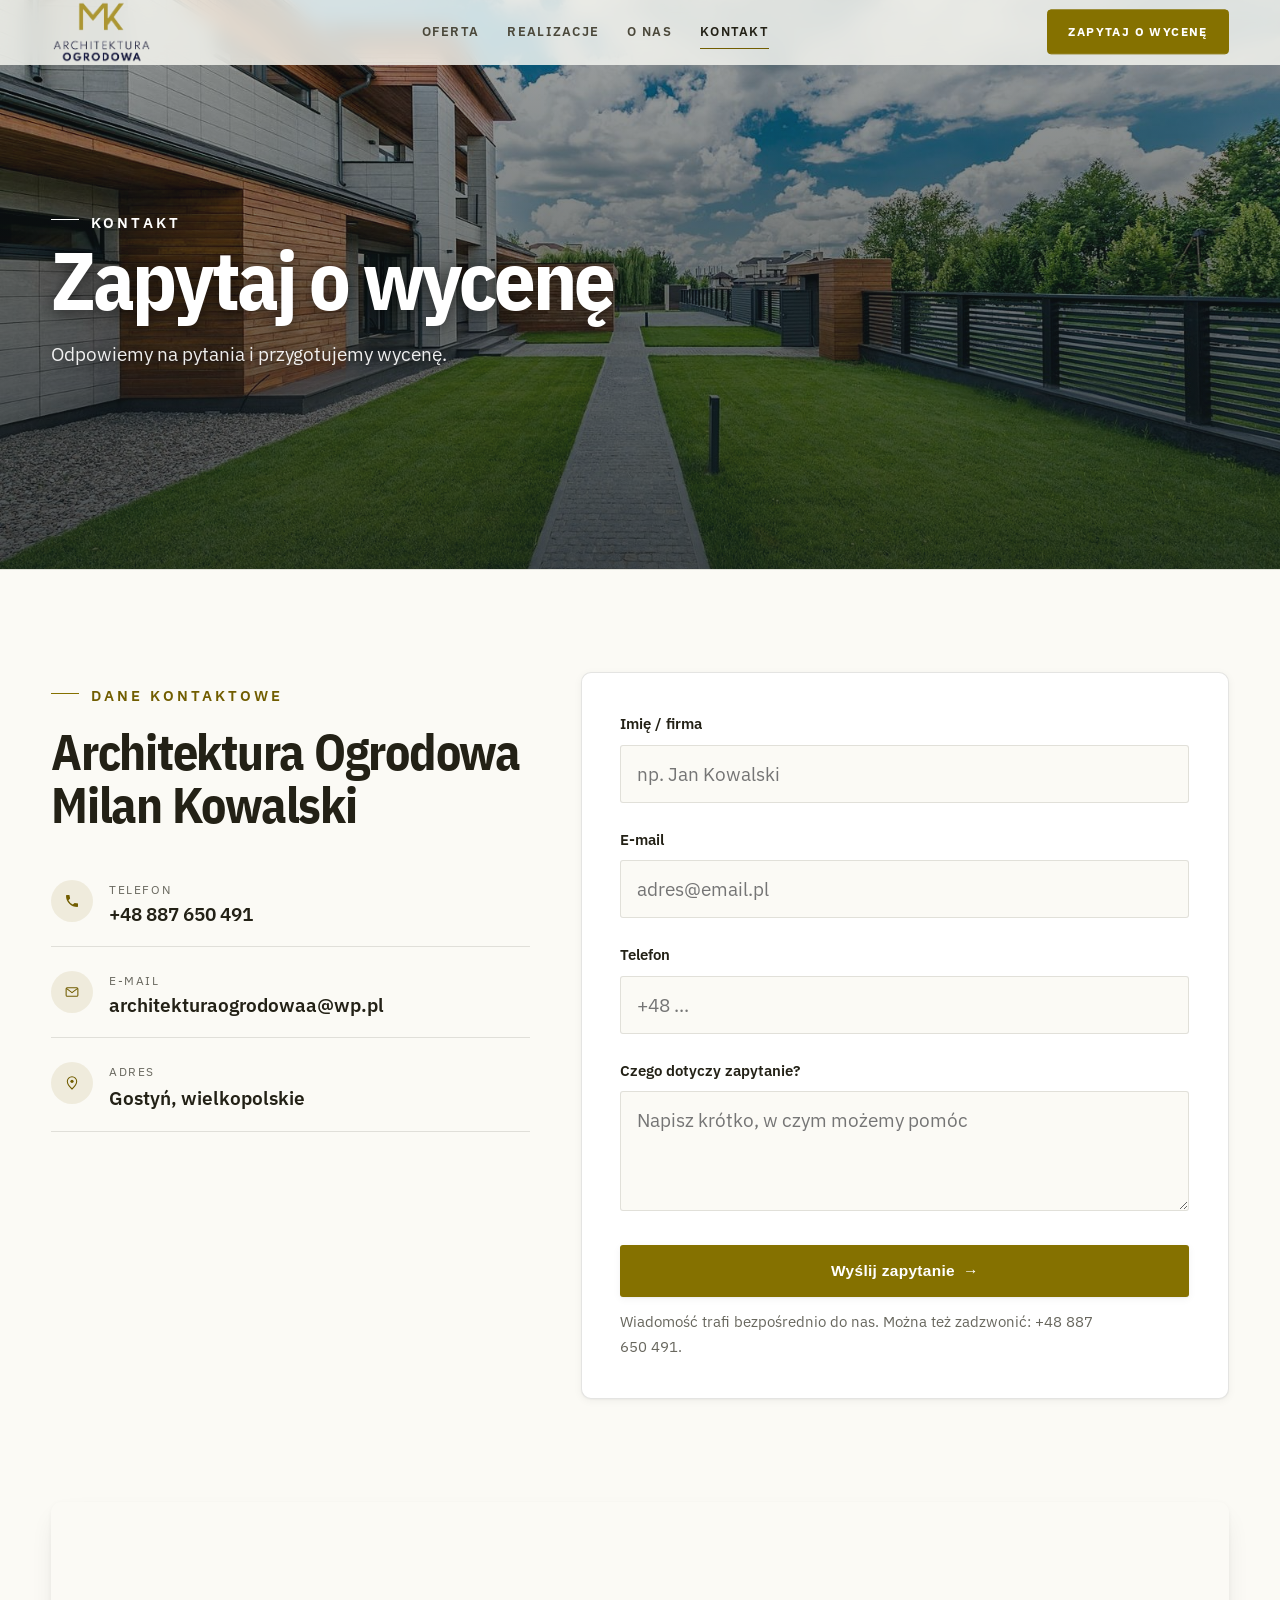
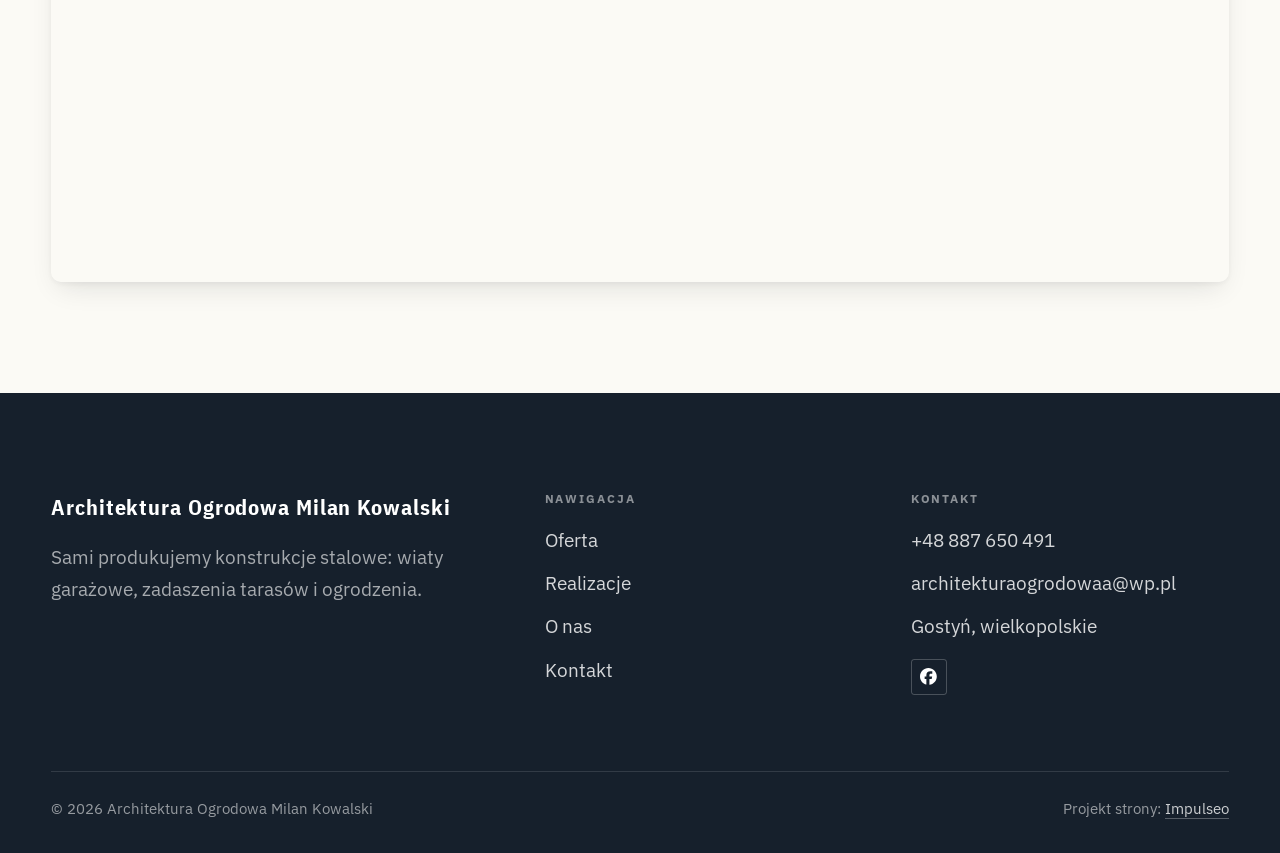
==== kontakt.html @ ded401c3 "Strona demo: architektura-ogrodowa-milan-kowalski" ====
<!DOCTYPE html>
<html lang="pl">
<head>
<meta charset="UTF-8">
<meta name="viewport" content="width=device-width, initial-scale=1.0">
<title>Kontakt - Architektura Ogrodowa Milan Kowalski</title>
<meta name="description" content="Kontakt Architektura Ogrodowa Milan Kowalski - Gostyń, wielkopolskie">
<link rel="canonical" href="https://kris20032.github.io/architektura-ogrodowa-milan-kowalski/kontakt.html">
<meta name="robots" content="noindex, nofollow">
<meta property="og:type" content="website">
<meta property="og:locale" content="pl_PL">
<meta property="og:site_name" content="Architektura Ogrodowa Milan Kowalski">
<meta property="og:title" content="Kontakt - Architektura Ogrodowa Milan Kowalski">
<meta property="og:description" content="Kontakt Architektura Ogrodowa Milan Kowalski - Gostyń, wielkopolskie">
<meta property="og:url" content="https://kris20032.github.io/architektura-ogrodowa-milan-kowalski/kontakt.html">
<meta property="og:image" content="https://kris20032.github.io/architektura-ogrodowa-milan-kowalski/img/og.jpg">
<meta property="og:image:width" content="1200">
<meta property="og:image:height" content="630">
<meta name="twitter:card" content="summary_large_image">
<link rel="preconnect" href="https://fonts.googleapis.com">
<link rel="preconnect" href="https://fonts.gstatic.com" crossorigin>
<link href="https://fonts.googleapis.com/css2?family=IBM+Plex+Sans+Condensed:wght@500;600;700&family=IBM+Plex+Sans:wght@400;500;600&display=swap" rel="stylesheet">
<link rel="stylesheet" href="assets/styles.css?v=fc385e7f">
</head>
<body>

<header class="nav">
  <div class="wrap nav-inner">
    <a class="brand brand-has-logo" href="index.html"><img class="brand-logo" src="img/logo.png" alt="Architektura Ogrodowa Milan Kowalski" width="426" height="271" decoding="async"></a>
    <nav class="nav-links">
      <a href="oferta.html">Oferta</a>
      <a href="realizacje.html">Realizacje</a>
      <a href="o-nas.html">O nas</a>
      <a href="kontakt.html" class="active" aria-current="page">Kontakt</a>
      <a href="kontakt.html" class="btn btn-accent">Zapytaj o wycenę</a>
    </nav>
    <button class="nav-toggle" aria-label="Menu"><span></span><span></span><span></span></button>
  </div>
</header>

<main>
<section class="pagehead">
  <img src="img/g10.jpg" alt="Architektura Ogrodowa Milan Kowalski - Zapytaj o wycenę" width="1600" height="1068" decoding="async">
  <div class="wrap">
    <span class="eyebrow">Kontakt</span>
    <h1>Zapytaj o wycenę</h1>
    <p>Odpowiemy na pytania i przygotujemy wycenę.</p>
  </div>
</section>
<section>
  <div class="wrap contact-grid">
    <div class="reveal">
      <span class="eyebrow">Dane kontaktowe</span>
      <h2 style="margin:var(--space-4) 0 var(--space-6)">Architektura Ogrodowa Milan Kowalski</h2>
      <div class="info-list">
        <div class="info-row"><div class="ic"><svg class="ico-tel" width="16" height="16" viewBox="0 0 24 24" fill="none" aria-hidden="true"><path d="M6.6 10.8a15.5 15.5 0 0 0 6.6 6.6l2.2-2.2a1 1 0 0 1 1-.24 11.4 11.4 0 0 0 3.6.58 1 1 0 0 1 1 1V20a1 1 0 0 1-1 1A17 17 0 0 1 3 4a1 1 0 0 1 1-1h3.5a1 1 0 0 1 1 1c0 1.25.2 2.46.58 3.6a1 1 0 0 1-.25 1l-2.23 2.2Z" fill="currentColor"/></svg></div><div><div class="lbl">Telefon</div><a class="val" href="tel:+48887650491">+48 887 650 491</a></div></div>
        <div class="info-row"><div class="ic"><svg class="ico-mail" width="16" height="16" viewBox="0 0 24 24" fill="none" aria-hidden="true"><rect x="3.2" y="5.5" width="17.6" height="13" rx="1.6" stroke="currentColor" stroke-width="1.6"/><path d="M4 7l8 6 8-6" stroke="currentColor" stroke-width="1.6" stroke-linecap="round" stroke-linejoin="round"/></svg></div><div><div class="lbl">E-mail</div><a class="val" href="mailto:architekturaogrodowaa@wp.pl">architekturaogrodowaa@wp.pl</a></div></div>
        <div class="info-row"><div class="ic"><svg class="ico-pin" width="16" height="16" viewBox="0 0 24 24" fill="none" aria-hidden="true"><path d="M12 21s7-6.1 7-11.5A7 7 0 0 0 5 9.5C5 14.9 12 21 12 21Z" stroke="currentColor" stroke-width="1.6" fill="none"/><circle cx="12" cy="9.5" r="2.4" fill="currentColor"/></svg></div><div><div class="lbl">Adres</div><div class="val">Gostyń, wielkopolskie</div></div></div>
      </div>
    </div>
    <div class="reveal">
      <form class="form" action="https://formsubmit.co/architekturaogrodowaa@wp.pl" method="POST">
        <input type="hidden" name="_subject" value="Zapytanie ze strony Architektura Ogrodowa Milan Kowalski">
        <input type="hidden" name="_captcha" value="false">
        <input type="hidden" name="_template" value="table">
        <div class="fld"><label for="name">Imię / firma</label><input id="name" name="name" type="text" placeholder="np. Jan Kowalski" required></div>
        <div class="fld"><label for="email">E-mail</label><input id="email" name="email" type="email" placeholder="adres@email.pl" required></div>
        <div class="fld"><label for="phone">Telefon</label><input id="phone" name="phone" type="tel" placeholder="+48 ..."></div>
        <div class="fld"><label for="msg">Czego dotyczy zapytanie?</label><textarea id="msg" name="message" placeholder="Napisz krótko, w czym możemy pomóc" required></textarea></div>
        <button type="submit" class="btn btn-accent" style="width:100%;justify-content:center">Wyślij zapytanie <span class="arr">→</span></button>
        <p class="note">Wiadomość trafi bezpośrednio do nas. Można też zadzwonić: +48 887 650 491.</p>
      </form>
    </div>
  </div>
</section>
<section style="padding-top:0">
  <div class="wrap reveal">
    <iframe class="map" title="Architektura Ogrodowa Milan Kowalski - Gostyń" src="https://maps.google.com/maps?q=Architektura%20Ogrodowa%20Milan%20Kowalski%20Gosty%C5%84&z=15&output=embed" loading="lazy" referrerpolicy="no-referrer-when-downgrade"></iframe>
  </div>
</section>
</main>

<footer>
  <div class="wrap">
    <div class="foot-grid">
      <div class="foot-brand">
        <div class="name">Architektura Ogrodowa Milan Kowalski</div>
        <p>Sami produkujemy konstrukcje stalowe: wiaty garażowe, zadaszenia tarasów i ogrodzenia.</p>
      </div>
      <div class="foot-col">
        <h4>Nawigacja</h4>
        <a href="oferta.html">Oferta</a>
        <a href="realizacje.html">Realizacje</a>
        <a href="o-nas.html">O nas</a>
        <a href="kontakt.html">Kontakt</a>
      </div>
      <div class="foot-col">
        <h4>Kontakt</h4>
        <a href="tel:+48887650491">+48 887 650 491</a>
        <a href="mailto:architekturaogrodowaa@wp.pl">architekturaogrodowaa@wp.pl</a>
        <p>Gostyń, wielkopolskie</p>
      <div class="foot-soc">
        <a class="soc" href="https://www.facebook.com/p/Architektura-ogrodowa-MK-zadaszenia-taras%C3%B3w-wiaty-gara%C5%BCowe-ogrodzenia-100032330966671/" target="_blank" rel="noopener" aria-label="Facebook - Architektura Ogrodowa Milan Kowalski"><svg viewBox="0 0 24 24" aria-hidden="true" focusable="false"><path d="M9.101 23.691v-7.98H6.627v-3.667h2.474v-1.58c0-4.085 1.848-5.978 5.858-5.978.401 0 .955.042 1.468.103a8.68 8.68 0 0 1 1.141.195v3.325a8.623 8.623 0 0 0-.653-.036 26.805 26.805 0 0 0-.733-.009c-.707 0-1.259.096-1.675.309a1.686 1.686 0 0 0-.679.622c-.258.42-.374.995-.374 1.752v1.297h3.919l-.386 2.103-.287 1.564h-3.246v8.245C19.396 23.238 24 18.179 24 12.044c0-6.627-5.373-12-12-12s-12 5.373-12 12c0 5.628 3.874 10.35 9.101 11.647Z" fill="currentColor"/></svg></a>
      </div>
      </div>
    </div>
    <div class="foot-bot">
      <span>© 2026 Architektura Ogrodowa Milan Kowalski</span>
      <span>Projekt strony: <a class="foot-credit" href="https://impulseo.pl" target="_blank" rel="noopener">Impulseo</a></span>
    </div>
  </div>
</footer>
<div class="sticky-reserve"><a class="sr-book" href="kontakt.html">Zapytaj o wycenę</a><a class="sr-call" href="tel:+48887650491" aria-label="Zadzwoń"><svg class="ico-tel" width="16" height="16" viewBox="0 0 24 24" fill="none" aria-hidden="true"><path d="M6.6 10.8a15.5 15.5 0 0 0 6.6 6.6l2.2-2.2a1 1 0 0 1 1-.24 11.4 11.4 0 0 0 3.6.58 1 1 0 0 1 1 1V20a1 1 0 0 1-1 1A17 17 0 0 1 3 4a1 1 0 0 1 1-1h3.5a1 1 0 0 1 1 1c0 1.25.2 2.46.58 3.6a1 1 0 0 1-.25 1l-2.23 2.2Z" fill="currentColor"/></svg></a></div>
<div class="demo-wazne" data-do="2026-11-03" data-cykl="3" hidden><svg class="dw-ico" width="13" height="13" viewBox="0 0 24 24" fill="none" aria-hidden="true"><circle cx="12" cy="12" r="8.6" stroke="currentColor" stroke-width="1.8"/><path d="M12 7.2V12l3.3 2" stroke="currentColor" stroke-width="1.8" stroke-linecap="round"/></svg><span class="dw-txt"></span></div>

<script src="assets/main.js"></script>
</body>
</html>
---- assets/styles.css ----
/* ============================================================
   STOLBASZ — premium, architektoniczny B2B fit-out
   Jasna paleta, zero brązu. System wg premium-web-craft.
   Projekt strony: Impulseo (impulseo.pl)
   ============================================================ */

:root{
  /* PALETA — jasna, architektoniczna, chłodna */
  --paper:#F4F7FA;          /* główne tło */
  --paper-2:#E7EDF3;        /* sekcje alternatywne (chłodny jasny szary) */
  --paper-3:#E7EDF3;        /* delikatne wypełnienia */
  --ink:#16202C;            /* tekst główny — chłodny grafit */
  --ink-soft:#3A4654;       /* nagłówki drugorzędne */
  --muted:#5C6672;          /* tekst poboczny */
  --line:rgba(22,32,44,.12);/* hairline */
  --accent:#235E96;         /* stonowany petrol-slate — jedyny akcent */
  --accent-d:#1A4A78;
  --accent-soft:rgba(35,94,150,.10);
  --dark:#16202C;           /* sekcje ciemne (stopka/CTA) */

  /* HOVER ZDJĘĆ — JEDEN standard dla całego silnika (decyzja K. 04.08.2026, artefakt z wariantami).
     AKTUALNE (K.+Szymon 09.08.2026, wybór z artefaktu 6 wariantów): zoom 1.05 przy 1.4s -
     przy tak długim czasie mocniejszy kadr NIE skacze, tylko „oddycha". Poprzedni standard
     (1.02 / .55s z 04.08) odbierany jako dynamiczny i szybki.
     Spoczynek lekko przygaszony, ale TYLKO tam, gdzie jest mysz (@media hover:hover) —
     na telefonie zdjęcia zostają w pełnej jasności. */
  --img-zoom:1.05;                   /* K.+Szymon 09.08: wariant F z artefaktu porównawczego */
  --img-rest:brightness(.95) saturate(.99);
  --img-hot:brightness(1.06) saturate(1.05);
  --img-dur:1.4s;                    /* K.+Szymon 09.08 (wariant F): powoli = elegancko */
  --img-ease:cubic-bezier(.16,.84,.44,1);  /* miękki ogon, efekt „oddychania" */

  /* ODSTĘPY — skala 4/8 */
  --space-1:4px; --space-2:8px; --space-3:12px; --space-4:16px; --space-5:24px;
  --space-6:32px; --space-7:48px; --space-8:64px; --space-9:96px; --space-10:128px;

  /* TYPOGRAFIA — fluid clamp() (skala podbita 16.07.2026: większe, czytelniejsze litery — uwaga Adama) */
  --text-sm:clamp(.9rem,.87rem + .12vw,1rem);
  --text-base:clamp(1.08rem,1.04rem + .18vw,1.2rem);
  --text-lg:clamp(1.24rem,1.15rem + .34vw,1.44rem);
  --text-h3:clamp(1.34rem,1.22rem + .55vw,1.66rem);
  --text-h2:clamp(2.1rem,1.66rem + 2.1vw,3.1rem);
  --text-h1:clamp(2.9rem,2.1rem + 4vw,5.1rem);

  /* PROMIENIE — architektoniczne, raczej ostre */
  --r-sm:3px; --r-md:6px; --r-lg:10px;

  /* RUCH */
  --ease:cubic-bezier(.25,.46,.45,.94); --dur:.24s;

  /* CIENIE — miękkie, warstwowe */
  --sh-sm:0 1px 2px rgba(16,24,32,.04), 0 2px 8px rgba(16,24,32,.05);
  --sh-md:0 2px 6px rgba(16,24,32,.05), 0 12px 28px -8px rgba(16,24,32,.12);
  --sh-lg:0 6px 14px rgba(16,24,32,.07), 0 26px 56px -18px rgba(16,24,32,.22);

  --hairline:1px solid var(--line);

  --font-display:'IBM Plex Sans Condensed','IBM Plex Sans',sans-serif;
  --font-body:'IBM Plex Sans',sans-serif;
}

*{box-sizing:border-box;margin:0;padding:0}
html{scroll-behavior:smooth}
body{
  font-family:var(--font-body);
  font-size:var(--text-base);
  line-height:1.65;
  color:var(--ink);
  background:var(--paper);
  -webkit-font-smoothing:antialiased;
  text-rendering:optimizeLegibility;
}
img{max-width:100%;height:auto;display:block}  /* height:auto = width/height z atrybutów trzyma proporcje (TOP#12) */
a{color:inherit;text-decoration:none}

.wrap{width:min(92%,1180px);margin-inline:auto}
section{padding-block:clamp(52px,6.5vw,96px)}

h1,h2,h3{font-family:var(--font-display);font-weight:700;line-height:1.08;letter-spacing:-.02em;color:var(--ink)}
h1{font-size:var(--text-h1);letter-spacing:-.035em}
h2{font-size:var(--text-h2);letter-spacing:-.025em}
h3{font-size:var(--text-h3)}
/* MIARA — długość wiersza. WCAG 2.2 SC 1.4.8: max 80 znaków; Butterick: 45–90.
   68ch daje realnie 72–78 znaków polskiego tekstu, czyli z zapasem pod granicą.
   Wcześniej limit miał TYLKO <p> — <li>, <blockquote> i <dd> nie miały żadnego,
   i to jedyny powód, dla którego 23 bloki na dwóch oddanych stronach jadą po
   83–106 znaków w wierszu (pomiar 07.08.2026, bramka `miara`).
   ⚠️ Listy i definicje ograniczamy TYLKO bez klasy: `ul`/`ol` z klasą to u nas
   układ (siatki kafli, menu), a nie tekst ciągły — tam miarę wyznacza układ. */
/* 60ch, nie 68ch (K. 10.08): po zmianie fontów na węższe kroje (DM Sans i spółka)
   w 68ch mieściło się ~90 znaków - bramka pikselowa słusznie zgłaszała przekroczenie
   granicy 80. Pomiar na żywej przeglądarce: 60ch = 90 znaków, 53ch = ~78 znaków, czyli normę WCAG 1.4.8. */
:root{ --miara:53ch }
p{max-width:min(100%,var(--miara))}
blockquote,
ul:not([class])>li, ol:not([class])>li,
dl:not([class])>dd{max-width:min(100%,var(--miara))}

/* ⚠️ Świadomie BEZ wyjątku `.tile p,.card p,.svc p{max-width:none}`, choć nasuwa się sam:
   te akapity BYŁY już ograniczone (stare `p{max-width:65ch}`), więc „wyjątek" nie odblokowałby
   niczego nowego — tylko ROZLUŹNIŁ stan sprzed zmiany na wszystkich demach naraz.
   `figcaption` żadna z reguł wyżej nie dotyczy, więc też nie potrzebuje zwolnienia. */

/* ŁAMANIE. `balance` wyrównuje długości wierszy w nagłówku, `pretty` pilnuje ostatniego
   wiersza akapitu, żeby nie został w nim jeden wyraz. Obsługiwane od Chrome 117 /
   Safari 17.5; starsze przeglądarki po prostu ignorują tę własność.
   `text-wrap:pretty` nie występowało dotąd ANI RAZ w silniku ani w repo klientów. */
h1,h2,h3,.lead,.lede{text-wrap:balance}
p,li,blockquote,dd{text-wrap:pretty}

.eyebrow{
  font-family:var(--font-body);
  font-size:var(--text-sm);
  font-weight:600;
  letter-spacing:.18em;
  text-transform:uppercase;
  color:var(--accent);
  display:inline-flex;align-items:center;gap:var(--space-3);
}
/* flex:none + margin-top = kreska trzyma się PIERWSZEJ linii. Wcześniej align-items:center
   centrowało ją względem całego bloku i przy zawinięciu (długi kicker typu
   „…WNĘTRZ · LESZNO · OD 2019") druga linia lądowała z brzydkim wcięciem. */
.eyebrow{align-items:flex-start}
.eyebrow>*,.eyebrow{text-wrap:balance}   /* dlugi kicker lamal sie na sierote typu samo „2019" w drugiej linii */
.eyebrow::before{content:"";width:28px;height:1px;background:var(--accent);display:inline-block;flex:none;margin-top:.62em}

.muted{color:var(--muted)}
.lead{font-size:var(--text-lg);line-height:1.55;color:var(--ink-soft);max-width:50ch}

/* ---------- BUTTONS ---------- */
.btn{
  display:inline-flex;align-items:center;gap:var(--space-2);
  font-weight:600;font-size:var(--text-sm);letter-spacing:.02em;
  padding:var(--space-4) var(--space-6);
  border-radius:var(--r-sm);
  transition:transform var(--dur) var(--ease),box-shadow var(--dur) var(--ease),background var(--dur) var(--ease);
  cursor:pointer;border:1px solid transparent;
}
.btn-accent{background:var(--accent);color:#fff;box-shadow:var(--sh-sm)}
.btn-accent:hover{background:var(--accent-d);transform:translateY(-2px);box-shadow:var(--sh-md)}
.btn-accent:active{transform:translateY(0);box-shadow:var(--sh-sm)}
.btn-ghost{background:transparent;color:var(--ink);border-color:var(--line)}
.btn-ghost:hover{border-color:var(--accent);color:var(--accent);transform:translateY(-2px)}
.btn-light{background:#fff;color:var(--ink);box-shadow:var(--sh-sm)}
.btn-light:hover{transform:translateY(-2px);box-shadow:var(--sh-md)}
.btn .arr{transition:transform var(--dur) var(--ease)}
.btn:hover .arr{transform:translateX(4px)}

/* ---------- NAV ---------- */
.nav{
  position:sticky;top:0;z-index:50;
  background:color-mix(in srgb,var(--paper) 88%,transparent);
  backdrop-filter:saturate(140%) blur(10px);
  border-bottom:var(--hairline);
}
.nav-inner{display:flex;align-items:center;justify-content:space-between;gap:var(--space-5);height:72px}
/* ANTY-NACHODZENIE (K. 05.08.2026): długa nazwa firmy + przycisk z pełnym numerem nie mieściły się w pasku
   i flex ściskał linki PONIŻEJ ich treści - "Kontakt" wchodził na ramkę "Zadzwoń +48 ...". Teraz ustępuje
   nazwa marki (skrót wielokropkiem), a menu i przycisk nigdy się nie kurczą ani nie zachodzą na siebie. */
.brand{display:flex;flex-direction:column;line-height:1;min-width:0;flex:0 1 auto}
.brand .name{font-family:var(--font-display);font-weight:800;font-size:1.35rem;letter-spacing:.04em;white-space:nowrap;overflow:hidden;text-overflow:ellipsis}
.brand .sub{font-size:.62rem;letter-spacing:.34em;text-transform:uppercase;color:var(--muted);margin-top:5px;white-space:nowrap;overflow:hidden;text-overflow:ellipsis}
.nav-links{display:flex;align-items:center;gap:var(--space-6);flex:0 0 auto}
.nav-links a{font-size:var(--text-sm);font-weight:500;color:var(--ink-soft);position:relative;padding-block:4px;white-space:nowrap;transition:color var(--dur) var(--ease)}
.nav-links a::after{content:"";position:absolute;left:0;bottom:0;width:0;height:1.5px;background:var(--accent);transition:width var(--dur) var(--ease)}
.nav-links a:hover,.nav-links a.active{color:var(--ink)}
.nav-links a:hover::after,.nav-links a.active::after{width:100%}
.nav-links .btn{padding:var(--space-2) var(--space-5)}
/* przyciski w nav: właściwy kolor (przebij .nav-links a) + bez podkreślenia */
.nav-links a.btn-accent{color:#fff}
.nav-links a.btn-ghost,.nav-links a.btn-light{color:var(--ink)}
/* CTA w pasku: NIE podkreślenie spod linków menu, ale ten sam przelatujący błysk,
   co na wszystkich innych przyciskach (zgłoszenie K. 13.08.2026 - „na hero jest efekt
   światła przechodzącego przez przycisk, na navbarze go nie ma, a mają być identyczne").
   Reguła `.nav-links a::after` jest silniejsza od `.btn::after`, więc trzeba jej
   geometrię wyzerować i wpisać połysk z nazwy - samo `display:none` gasiło efekt. */
.nav-links a.btn::after{
  display:block;content:"";position:absolute;inset:0;z-index:-1;pointer-events:none;
  width:auto;height:auto;border-radius:inherit;   /* kasuje geometrię podkreślenia (width:0;height:1.5px) */
  background:linear-gradient(100deg,transparent 32%,rgba(255,255,255,.20) 50%,transparent 68%);
  translate:-120% 0}
@media (prefers-reduced-motion:no-preference){
  .nav-links a.btn:hover::after{translate:120% 0;transition:translate .75s var(--mt-ease,cubic-bezier(.16,.84,.44,1))}
}
.nav-toggle{display:none;background:none;border:none;cursor:pointer;flex-direction:column;gap:5px;padding:8px}
.nav-toggle span{width:24px;height:2px;background:var(--ink);transition:var(--dur)}
/* Ciasny zakres MIĘDZY menu mobilnym a pełnym pulpitem: zbijamy odstępy i nazwę marki,
   żeby wszystko zmieściło się naturalnie, zanim w ogóle dojdzie do skracania wielokropkiem. */
@media(max-width:1280px) and (min-width:921px){
  .nav-links{gap:var(--space-4)}
  .nav-links .btn{padding:var(--space-2) var(--space-4)}
  .brand .name{font-size:1.15rem}
}

/* ---------- HERO (split) ---------- */
.hero{position:relative;overflow:hidden;border-bottom:var(--hairline)}
.hero-grid{display:grid;grid-template-columns:1.05fr .95fr;gap:clamp(24px,4vw,60px);align-items:center;
  padding-block:clamp(36px,4.5vw,64px)}
.hero-copy .eyebrow{margin-bottom:var(--space-5)}
.hero-copy h1{margin-bottom:var(--space-5)}
.hero-copy .lead{margin-bottom:var(--space-7)}
.hero-actions{display:flex;flex-wrap:wrap;gap:var(--space-4)}
.hero-art{position:relative;aspect-ratio:4/3;border-radius:var(--r-lg);overflow:hidden;box-shadow:var(--sh-lg)}
.hero-art img{width:100%;height:100%;object-fit:cover}
.hero-art::after{content:"";position:absolute;inset:0;background:linear-gradient(180deg,transparent 55%,rgba(18,24,28,.28))}
.hero-badge{position:absolute;left:var(--space-5);bottom:var(--space-5);z-index:2;
  background:rgba(252,252,251,.94);backdrop-filter:blur(4px);
  border-radius:var(--r-md);padding:var(--space-4) var(--space-5);box-shadow:var(--sh-md);max-width:78%}
.hero-badge strong{display:block;font-family:var(--font-display);font-size:1rem;letter-spacing:-.01em}
.hero-badge span{font-size:var(--text-sm);color:var(--muted)}

/* ---------- HERO duży / kinowy (strona główna) ---------- */
.hero-cine{position:relative;min-height:clamp(560px,82vh,840px);min-height:clamp(560px,82svh,840px);display:flex;align-items:center;overflow:hidden;border-bottom:var(--hairline)}
.hero-cine>img{position:absolute;inset:0;width:100%;height:100%;object-fit:cover;z-index:0}
.hero-cine::after{content:"";position:absolute;inset:0;z-index:1;
  background:linear-gradient(95deg,rgba(13,18,23,.86) 0%,rgba(13,18,23,.64) 32%,rgba(13,18,23,.24) 62%,rgba(13,18,23,.04) 100%)}
.hero-cine .wrap{position:relative;z-index:2;padding-block:var(--space-8)}
.hero-cine .hero-copy{max-width:660px}
.hero-cine .eyebrow{color:#fff;margin-bottom:var(--space-5)}
.hero-cine .eyebrow::before{background:#fff}
.hero-cine h1{color:#fff;margin-bottom:var(--space-5);font-size:clamp(2.9rem,2rem + 4.4vw,5.2rem);text-wrap:balance}
.hero-cine .lead{color:rgba(255,255,255,.92);max-width:48ch;margin-bottom:var(--space-7)}
.hero-cine .hero-actions{display:flex;flex-wrap:wrap;gap:var(--space-4)}
/* NISKIE OKNO (laptop z dokiem i paskami przeglądarki ma ~700-780 px wysokości widoku):
   H1 do 5.2rem + długi lead nie mieściły się i przyciski wypadały POD krawędź ekranu -
   klient widział stronę bez ani jednego CTA. Skalujemy w dół, zamiast przycinać treść. */
@media(min-width:821px) and (max-height:820px){
  .hero-cine{min-height:clamp(520px,94svh,780px)}
  .hero-cine .wrap{padding-block:var(--space-6)}
  .hero-cine h1{font-size:clamp(2.2rem,1.5rem + 2.6vw,3.6rem);margin-bottom:var(--space-4)}
  .hero-cine .eyebrow{margin-bottom:var(--space-4)}
  .hero-cine .lead{margin-bottom:var(--space-5);max-width:44ch}
}
@media(max-width:680px){
  .hero-cine{min-height:clamp(520px,76vh,640px);min-height:clamp(520px,76svh,640px);align-items:flex-end}
  .hero-cine::after{background:linear-gradient(0deg,rgba(13,18,23,.9) 6%,rgba(13,18,23,.45) 55%,rgba(13,18,23,.25) 100%)}
  .hero-cine .wrap{padding-bottom:var(--space-9)}
  /* TELEFON (~90% oglądających): lead potrafił zająć 8 linii i zepchnąć CTA poza pierwszy ekran.
     Zwężamy interlinię i skalę - treści nie ucinamy, bo to ona sprzedaje. */
  .hero-cine .lead{font-size:.98rem;line-height:1.5;margin-bottom:var(--space-5)}
  .hero-cine .eyebrow{font-size:.72rem;letter-spacing:.13em;margin-bottom:var(--space-4)}
  .hero-cine .eyebrow::before{width:20px}
  .hero-cine h1{margin-bottom:var(--space-4)}
}

/* full-bleed hero variant (podstrony) */
.pagehead{position:relative;min-height:46vh;min-height:46svh;display:flex;align-items:flex-end;overflow:hidden;border-bottom:var(--hairline)}
.pagehead img{position:absolute;inset:0;width:100%;height:100%;object-fit:cover}
/* 10.08.2026 (decyzja K.): mocniejsze przyciemnienie + cień pod tekstem. Bramka mierzyła na
   nagłówkach podstron 3,38-3,43:1 przy wymaganych 4,5 — jasne zdjęcie (hala, śnieg, niebo)
   podchodziło pod biały tekst. Zdjęcia klientów są różne, więc kontrast musi dawać WARSTWA,
   a nie szczęśliwy dobór kadru. */
.pagehead::after{content:"";position:absolute;inset:0;background:linear-gradient(180deg,rgba(18,24,28,.40),rgba(18,24,28,.76))}
.pagehead .wrap{position:relative;z-index:2;padding-block:var(--space-9);color:#fff}
.pagehead h1{color:#fff;max-width:18ch;text-shadow:0 2px 16px rgba(0,0,0,.55)}
.pagehead .eyebrow{color:#fff}
.pagehead .eyebrow::before{background:#fff}
.pagehead p{color:rgba(255,255,255,.92);margin-top:var(--space-4);max-width:54ch;text-shadow:0 1px 12px rgba(0,0,0,.5)}

/* ---------- STRIP (pasek skrótów / liczby) ---------- */
.strip{background:var(--dark);color:#fff}
/* PASEK HASEŁ — standard 04.08.2026 (decyzja K.): 5 haseł w JEDNYM rzędzie, tekst WYŚRODKOWANY,
   węższe marginesy boczne niż reszta strony (pasek ma iść szerzej), równe wysokości kolumn. */
.strip .wrap{width:min(96%,1440px);display:grid;grid-template-columns:repeat(5,1fr);
  gap:var(--space-5);padding-block:var(--space-7);align-items:stretch}
.strip .item .k{font-family:var(--font-display);font-size:clamp(1.05rem,.82rem + .85vw,1.55rem);
  font-weight:800;letter-spacing:-.02em;color:#fff;line-height:1.18;text-wrap:balance}
.strip .item .v{font-size:var(--text-sm);color:rgba(255,255,255,.66);margin-top:var(--space-2);line-height:1.4}
.strip .item{border-left:2px solid var(--accent);padding-inline:var(--space-4);
  text-align:center;display:flex;flex-direction:column;justify-content:center}
/* liczba kolumn = liczba haseł, żeby ostatnie nie zostawało samo w drugim rzędzie.
   Klasę n-N nadaje multipage.py; domyślnie (bez klasy) pasek jest 5-kolumnowy. */
.strip.n-2 .wrap{grid-template-columns:repeat(2,1fr)}
.strip.n-3 .wrap{grid-template-columns:repeat(3,1fr)}
.strip.n-4 .wrap{grid-template-columns:repeat(4,1fr);gap:var(--space-6)}
.strip.n-4 .item .k{font-size:clamp(1.3rem,1rem + 1.1vw,2rem)}
.strip.n-6 .wrap{grid-template-columns:repeat(6,1fr);gap:var(--space-4)}
.strip.n-6 .item .k{font-size:clamp(.98rem,.8rem + .7vw,1.35rem)}
/* równe łamanie: zamiast "długa linia + jedno słowo" obie linie zbliżonej długości */
.strip .item .k{text-wrap:balance}

/* ---------- SECTION HEAD ---------- */
.head{max-width:48rem;margin-bottom:var(--space-8)}
.head.center{margin-inline:auto;text-align:center}
.head .eyebrow{margin-bottom:var(--space-4)}
.head h2{margin-bottom:var(--space-4)}
.head p{color:var(--muted);font-size:var(--text-lg);line-height:1.55}
.head.center p{margin-inline:auto}

/* ---------- INTRO SPLIT ---------- */
.split{display:grid;grid-template-columns:.92fr 1.08fr;gap:clamp(28px,5vw,80px);align-items:center}
.split.rev{grid-template-columns:1.08fr .92fr}
.split.rev .split-art{order:-1}
.split-art{position:relative;aspect-ratio:5/4;border-radius:var(--r-lg);overflow:hidden;box-shadow:var(--sh-lg)}
.split-art img{width:100%;height:100%;object-fit:cover}
.split-copy h2{margin-bottom:var(--space-5)}
.split-copy p+p{margin-top:var(--space-4)}
.split-copy .btn{margin-top:var(--space-6)}

/* ---------- SERVICES (zakres) ---------- */
.svc-grid{display:grid;grid-template-columns:repeat(auto-fit,minmax(280px,1fr));gap:var(--space-5)}
.svc{background:#fff;border:var(--hairline);border-radius:var(--r-md);padding:var(--space-7) var(--space-6);
  transition:transform var(--dur) var(--ease),box-shadow var(--dur) var(--ease),border-color var(--dur) var(--ease);
  position:relative;overflow:hidden}
.svc::before{content:"";position:absolute;left:0;top:0;width:3px;height:0;background:var(--accent);transition:height var(--dur) var(--ease)}
.svc:hover{transform:translateY(-4px);box-shadow:var(--sh-md);border-color:transparent}
.svc:hover::before{height:100%}
.svc .ic{font-family:var(--font-display);font-size:.8rem;font-weight:700;letter-spacing:.12em;color:var(--accent);margin-bottom:var(--space-4)}
.svc h3{margin-bottom:var(--space-3);font-size:1.22rem}
.svc p{color:var(--muted);font-size:var(--text-base);line-height:1.6}

/* big detailed service rows */
.svc-row{display:grid;grid-template-columns:.8fr 1.2fr;gap:clamp(20px,4vw,60px);align-items:center;padding-block:var(--space-8)}
.svc-row+.svc-row{border-top:var(--hairline)}
.svc-row.rev{grid-template-columns:1.2fr .8fr}
/* Naprzemienny układ wierszy oferty: co drugi wiersz ma zdjęcie po PRAWEJ.
   Było `order:-1` — martwy kod, bo zdjęcie i tak jest pierwszym dzieckiem w HTML,
   więc wszystkie wiersze wyglądały identycznie (zdjęcie zawsze z lewej), a `rev`
   zmieniało tylko szerokość kolumn. Znalezione 29.07.2026 przy różnicowaniu kierunków
   animacji (pomiar pozycji: art.mid 390/502 przy row.mid 756 — zawsze lewa strona). */
.svc-row.rev .svc-row-art{order:2}
.svc-row-art{aspect-ratio:4/3;border-radius:var(--r-md);overflow:hidden;box-shadow:var(--sh-md)}
.svc-row-art img{width:100%;height:100%;object-fit:cover}
.svc-row h3{font-size:1.5rem;margin-bottom:var(--space-4)}
.svc-row .num{font-family:var(--font-display);font-size:.85rem;font-weight:700;letter-spacing:.14em;color:var(--accent);display:block;margin-bottom:var(--space-3)}
.svc-row ul{list-style:none;margin-top:var(--space-4);display:flex;flex-direction:column;gap:var(--space-2)}
.svc-row li{position:relative;padding-left:var(--space-5);color:var(--muted);font-size:var(--text-base)}
.svc-row li::before{content:"";position:absolute;left:0;top:.62em;width:8px;height:1px;background:var(--accent)}

/* ---------- GALLERY (realizacje) ---------- */
.gallery{display:grid;grid-template-columns:repeat(12,1fr);gap:var(--space-4);grid-auto-rows:200px}
/* GALERIA MASONRY — pionowe zdjęcia (portrety beauty/wellness) bez przycinania: kolumny, height auto */
.gallery-masonry{column-count:3;column-gap:var(--space-4)}
@media(max-width:900px){.gallery-masonry{column-count:2}}
@media(max-width:560px){.gallery-masonry{column-count:1}}
.gallery-masonry .m-tile{break-inside:avoid;margin:0 0 var(--space-4);padding:0;position:relative;overflow:hidden;border-radius:var(--r-md);border:1px solid var(--line)}
.gallery-masonry .m-tile img{width:100%;height:auto;display:block}
.gallery-masonry .m-tile .cap{position:absolute;left:0;right:0;bottom:0;padding:var(--space-4);color:#fff;background:linear-gradient(0deg,rgba(0,0,0,.55),transparent);font-size:var(--text-sm)}
.gallery-masonry .m-tile .cap small{display:block;font-weight:400;opacity:.78;letter-spacing:.04em;text-transform:uppercase;font-size:.66rem;margin-top:3px}
.tile{position:relative;overflow:hidden;border-radius:var(--r-md);box-shadow:var(--sh-sm);
  transition:transform var(--dur) var(--ease),box-shadow var(--dur) var(--ease)}
.tile img{width:100%;height:100%;object-fit:cover;
  transition:transform var(--img-dur) var(--img-ease),filter var(--img-dur) var(--img-ease)}
.tile:hover{box-shadow:var(--sh-md)}
.tile .cap{position:absolute;left:0;right:0;bottom:0;padding:var(--space-5) var(--space-4) var(--space-4);
  /* mocniejszy spad + cien pod tekstem: na JASNYCH zdjeciach klienta (biale fronty, sciany)
     slaby gradient dawal kontrast ~1.5:1 zamiast wymaganych 3.6:1 (bramka wygladu, 10.08.2026) */
  background:linear-gradient(transparent 10%,rgba(18,24,28,.55) 40%,rgba(18,24,28,.88) 68%,rgba(18,24,28,.99));color:#fff;
  text-shadow:0 1px 2px rgba(0,0,0,.85),0 2px 10px rgba(0,0,0,.55);
  font-size:var(--text-sm);font-weight:600;letter-spacing:.01em;
  opacity:0;transform:translateY(8px);transition:var(--dur) var(--ease)}
.tile:hover .cap{opacity:1;transform:translateY(0)}
.tile .cap small{display:block;font-weight:400;opacity:.78;letter-spacing:.04em;text-transform:uppercase;font-size:.66rem;margin-top:3px}
/* bento spans */
.t-wide{grid-column:span 6}
.t-tall{grid-column:span 6;grid-row:span 2}
.t-std{grid-column:span 6}
.t-third{grid-column:span 4}
.t-two3{grid-column:span 8}

/* ---------- TRUST / WIARYGODNOŚĆ ---------- */
.trust{background:var(--paper-2)}
.trust-grid{display:grid;grid-template-columns:repeat(auto-fit,minmax(240px,1fr));gap:var(--space-5);margin-top:var(--space-7)}
.trust-card{background:#fff;border-radius:var(--r-md);padding:var(--space-7) var(--space-6);box-shadow:var(--sh-sm);border-top:3px solid var(--accent)}
.trust-card .big{font-family:var(--font-display);font-size:clamp(1.8rem,1.3rem + 1.6vw,2.6rem);font-weight:800;letter-spacing:-.02em;color:var(--ink);line-height:1}
.trust-card h3{font-size:1.12rem;margin:var(--space-3) 0 var(--space-2)}
.trust-card p{color:var(--muted);font-size:var(--text-base);line-height:1.55}

/* ---------- CTA band ---------- */
.cta{background:var(--dark);color:#fff;position:relative;overflow:hidden}
/* telefon w CTA: na ciemnym tle biały (domyślnie), rodziny z JASNYM tłem CTA
   nadpisują to u siebie - wcześniej kolor siedział w stylu inline i wygrywał z rodziną. */
.cta .btn-ghost-cta{color:#fff;border-color:rgba(255,255,255,.3)}
.cta .wrap{display:grid;grid-template-columns:1.4fr .6fr;gap:var(--space-7);align-items:center;position:relative;z-index:2}
.cta h2{color:#fff;max-width:20ch}
.cta p{color:rgba(255,255,255,.74);margin-top:var(--space-4)}
.cta-actions{display:flex;flex-direction:column;gap:var(--space-3);align-items:flex-start}
.cta::before{content:"";position:absolute;right:-80px;top:-80px;width:360px;height:360px;border-radius:50%;
  background:radial-gradient(circle,var(--accent-soft),transparent 70%)}

/* ---------- CONTACT ---------- */
.contact-grid{display:grid;grid-template-columns:.85fr 1.15fr;gap:clamp(28px,4vw,56px);align-items:start}
.info-list{display:flex;flex-direction:column;gap:var(--space-2)}
.info-row{display:flex;gap:var(--space-4);align-items:flex-start;padding-block:var(--space-4);border-bottom:var(--hairline)}
.info-row .ic{flex:none;width:42px;height:42px;display:grid;place-items:center;border-radius:50%;
  background:var(--accent-soft);color:var(--accent);font-size:1.05rem}
.info-row .lbl{font-size:.72rem;letter-spacing:.14em;text-transform:uppercase;color:var(--muted)}
.info-row .val{font-weight:600;font-size:var(--text-base);margin-top:2px}
.info-row a.val:hover{color:var(--accent)}
.map{border:none;border-radius:var(--r-lg);box-shadow:var(--sh-md);width:100%;height:100%;min-height:380px;filter:grayscale(.2) contrast(1.02)}
.form{background:#fff;border:var(--hairline);border-radius:var(--r-lg);padding:clamp(24px,3vw,40px);box-shadow:var(--sh-sm)}
.form .fld{margin-bottom:var(--space-5)}
.form label{display:block;font-size:var(--text-sm);font-weight:600;margin-bottom:var(--space-2)}
.form input,.form textarea{width:100%;font-family:inherit;font-size:var(--text-base);color:var(--ink);
  padding:var(--space-4);border:var(--hairline);border-radius:var(--r-sm);background:var(--paper);transition:border-color var(--dur)}
.form input:focus,.form textarea:focus{outline:none;border-color:var(--accent);background:#fff}
.form textarea{resize:vertical;min-height:120px}
.form .note{font-size:var(--text-sm);color:var(--muted);margin-top:var(--space-3)}

/* ---------- FOOTER ---------- */
footer{background:var(--dark);color:#fff;padding-block:var(--space-9) var(--space-6)}
.foot-grid{display:grid;grid-template-columns:1.4fr 1fr 1fr;gap:var(--space-7);margin-bottom:var(--space-8)}
.foot-brand .name{font-family:var(--font-display);font-weight:800;font-size:1.4rem;letter-spacing:.04em}
.foot-brand p{color:rgba(255,255,255,.62);margin-top:var(--space-4);font-size:var(--text-base);max-width:38ch}
.foot-col h4{font-size:.74rem;letter-spacing:.16em;text-transform:uppercase;color:rgba(255,255,255,.5);margin-bottom:var(--space-4)}
.foot-col a,.foot-col p{display:block;color:rgba(255,255,255,.82);font-size:var(--text-base);margin-bottom:var(--space-3)}
.foot-col a:hover{color:#fff}
.foot-bot{border-top:1px solid rgba(255,255,255,.12);padding-top:var(--space-5);display:flex;justify-content:space-between;flex-wrap:wrap;gap:var(--space-3);
  font-size:var(--text-sm);color:rgba(255,255,255,.55)}
.foot-bot a:hover{color:#fff}
/* Podpis w stopce = klikalny link do impulseo.pl (31.07.2026). Ma być WIDOCZNIE klikalny,
   ale nie krzyczeć - stąd sam kolor jaśniejszy + delikatne podkreślenie na najeździe. */
.foot-bot a.foot-credit{color:rgba(255,255,255,.78);text-decoration:none;border-bottom:1px solid rgba(255,255,255,.28)}
.foot-bot a.foot-credit:hover{color:#fff;border-bottom-color:#fff}

/* ---------- REVEAL ---------- */
.reveal{opacity:0;transform:translateY(22px);transition:opacity .6s var(--ease),transform .6s var(--ease)}
.reveal.in{opacity:1;transform:none}

/* ---------- RESPONSIVE ---------- */
@media(max-width:920px){
  .hero-grid,.split,.split.rev,.svc-row,.svc-row.rev,.cta .wrap,.contact-grid,.foot-grid{grid-template-columns:1fr}
  .split.rev .split-art,.svc-row.rev .svc-row-art{order:0}
  .hero-art{aspect-ratio:16/10;max-height:420px}
  .strip .wrap,.strip.n-2 .wrap,.strip.n-3 .wrap,.strip.n-4 .wrap,.strip.n-6 .wrap{grid-template-columns:repeat(2,1fr);gap:var(--space-6)}
  .strip .item .k,.strip.n-6 .item .k{font-size:clamp(1.3rem,1.1rem + 1vw,2rem)}
  .gallery{grid-auto-rows:180px}
  .t-wide,.t-tall,.t-std,.t-third,.t-two3{grid-column:span 6}
  .t-tall{grid-row:span 1}
  .cta-actions{flex-direction:row;flex-wrap:wrap}
  .foot-grid{gap:var(--space-6)}
}
@media(max-width:680px){
  .nav-links{position:fixed;inset:72px 0 auto 0;background:var(--paper);flex-direction:column;align-items:stretch;
    gap:0;padding:var(--space-4) 6%;border-bottom:var(--hairline);box-shadow:var(--sh-md);
    transform:translateY(-120%);transition:transform var(--dur) var(--ease)}
  .nav-links.open{transform:translateY(0)}
  .nav-links a{padding-block:var(--space-4);border-bottom:var(--hairline)}
  .nav-links .btn{margin-top:var(--space-3);justify-content:center}
  .nav-toggle{display:flex}
  .strip .wrap,.strip.n-2 .wrap,.strip.n-3 .wrap,.strip.n-4 .wrap,.strip.n-6 .wrap{grid-template-columns:1fr}
  .gallery{grid-template-columns:repeat(6,1fr)}
  .foot-grid{grid-template-columns:1fr}
}
@media(prefers-reduced-motion:reduce){
  /* audyt 09.08 TOP#14: samo skrócenie duration przy animacji INFINITE = stroboskop
     (pętla .01ms miga ekranem); iteration-count:1 gasi pętlę naprawdę. Pseudoelementy
     też - tła hero (gastro/studio) animują ::before/img, blanket na * ich nie łapał. */
  *,*::before,*::after{animation-duration:.01ms!important;animation-iteration-count:1!important;animation-delay:0s!important;transition:none!important}
  .reveal{opacity:1!important;transform:none!important}
  html{scroll-behavior:auto}
}

/* ============================================================
   PREMIUM LAYER — destylat deep-researchu branż (anty-AI, spokój).
   Zmienne STOLBASZ (--accent/--ink/--paper/--line/--dark). Ruch ledwo
   zauważalny, krzywa cubic-bezier(.16,.84,.44,1); prefers-reduced-motion
   pokryte blanketem wyżej. Karty hairline zamiast cieni = #1 sygnał „nie-AI".
   ============================================================ */

/* więcej oddechu między sekcjami (liderzy: 110-130px) */
section{padding-block:clamp(64px,8vw,128px)}

/* 1) Aksamitny reveal — dłuższa, miękka krzywa zamiast „skoku" */
.reveal{transition:opacity .9s cubic-bezier(.16,.84,.44,1),transform .9s cubic-bezier(.16,.84,.44,1);will-change:opacity,transform}
/* stagger TYLKO w galerii (tam pozycja = porządek dzieci) */
.gallery .reveal:nth-child(2){transition-delay:.07s}
.gallery .reveal:nth-child(3){transition-delay:.14s}
.gallery .reveal:nth-child(4){transition-delay:.21s}
.gallery .reveal:nth-child(5){transition-delay:.28s}
.gallery .reveal:nth-child(6){transition-delay:.35s}

/* 2) Hero STATYCZNY na .hero-cine — Ken Burns CAŁKIEM WYŁĄCZONY 26.06 (3. zgłoszenie Szymona).
   GENEZA: animowanie scale na <img> hero z teksturami (cegły/framugi) re-samplinguje obraz
   klatka po klatce → na części ekranów drobne drganie/shimmer = „heroshot się trzęsie".
   translateY usunięto wcześniej, scale-only + will-change/GPU NIE wystarczyły do GWARANCJI gładkości.
   Krzysztof zażądał pewności („make sure, że błąd się nie pojawi") > efekt. Zero animacji = 0% drgania.
   Delikatny zoom zostaje TYLKO w pełnoekranowych hero gastro/studio (hg-bg/hs-bg — tło, inny
   mechanizm, chwalone, nigdy nie zgłaszane). NIE wracać do KB na .hero-cine bez realnego testu
   na sprzęcie klienta — to ryzyko regresji „trzęsienia”. */
/* BEZPIECZNY "wow" na hero = jednorazowy FADE-IN (opacity), nie zoom.
   opacity nie dotyka bitmapy → gładkie na KAŻDYM zdjęciu/ekranie/GPU, zero ryzyka migotania.
   Geometryczny ruch (scale/translate) na .hero-cine jest ZAKAZANY (bramka pilnuje). */
@keyframes heroFade{from{opacity:0}to{opacity:1}}
.hero-cine>img{transform:none;animation:heroFade 1.1s ease-out both}

/* 3) Akcentowy hairline pod nagłówkiem sekcji, który „rysuje się" przy wejściu */
.head h2{position:relative;padding-bottom:18px}
.head h2::after{content:"";position:absolute;left:0;bottom:0;height:1px;width:0;background:var(--accent);transition:width 1s cubic-bezier(.16,.84,.44,1) .15s}
.head.center h2::after{left:50%;transform:translateX(-50%)}
.head.reveal.in h2::after,.head.center.reveal.in h2::after{width:54px}

/* 4) Karty HAIRLINE zamiast cieni/zaokrągleń (najmocniejszy anty-AI detal) */
.svc{background:transparent;border:1px solid var(--line);border-radius:var(--r-sm);box-shadow:none}
.svc:hover{box-shadow:none;border-color:var(--accent);transform:translateY(-3px)}
.trust-card{background:transparent;box-shadow:none;border:1px solid var(--line);border-top:2px solid var(--accent);border-radius:var(--r-sm)}
.tile{box-shadow:none;border-radius:var(--r-sm)}
.tile:hover{box-shadow:none}

/* 5) Sticky-nav kondensuje się po przewinięciu (sygnał dopracowania) */
.nav{transition:box-shadow .4s ease,background .4s ease}
.nav.is-stuck{box-shadow:0 1px 0 var(--line),0 14px 30px -24px rgba(0,0,0,.45)}
.nav-inner{transition:height .35s var(--ease)}
.nav.is-stuck .nav-inner{height:60px}

/* 6) MANIFESTO — pełnoekranowy cytat-bohater (zastępuje generyczne „Dlaczego my") */
.manifesto{background:var(--paper-2);text-align:center}
.manifesto .wrap{max-width:60rem}
.manifesto p{font-family:var(--font-display);font-style:italic;font-size:clamp(1.6rem,1rem + 2.4vw,2.8rem);line-height:1.32;color:var(--ink-soft);margin-inline:auto;max-width:26ch;position:relative;padding-top:var(--space-8)}
.manifesto p::before{content:"";position:absolute;top:0;left:50%;transform:translateX(-50%);width:54px;height:1px;background:var(--accent)}
.manifesto p span{color:var(--accent);font-style:italic}

/* 7) GATEWAYS — 3 duże bramy-zdjęcia (zamiast paska menu usług) */
.gateways{display:grid;grid-template-columns:repeat(3,1fr);gap:var(--space-4)}
.gateway{position:relative;aspect-ratio:3/4;overflow:hidden;border-radius:var(--r-sm);display:block}
.gateway img{width:100%;height:100%;object-fit:cover;
  transition:transform var(--img-dur) var(--img-ease),filter var(--img-dur) var(--img-ease)}
.gateway::after{content:"";position:absolute;inset:0;background:linear-gradient(180deg,transparent 38%,rgba(18,24,28,.74))}
/* ===== HOVER ZDJĘĆ — jedno miejsce dla WSZYSTKICH kafli ze zdjęciem (K. 04.08.2026) ===== */
@media(hover:hover){
  .tile img,.gateway img,.m-tile img{filter:var(--img-rest)}
  .tile:hover img,
  .gateway:hover img,
  .m-tile:hover img{transform:scale(var(--img-zoom));filter:var(--img-hot)}
}
.m-tile img{transition:transform var(--img-dur) var(--img-ease),filter var(--img-dur) var(--img-ease)}
.gateway .g-ttl{position:absolute;left:0;right:0;bottom:0;z-index:2;padding:var(--space-6) var(--space-5);color:#fff;font-family:var(--font-display);font-size:1.45rem;letter-spacing:-.01em;line-height:1.15}
.gateway .g-ttl small{display:block;font-family:var(--font-body);font-size:var(--text-sm);font-weight:400;opacity:.82;letter-spacing:.03em;margin-top:5px}
@media(max-width:760px){.gateways{grid-template-columns:1fr}.gateway{aspect-ratio:16/10}}

/* 8) LOGO klienta w nagłówku (gdy podane --logo) */
/* 52px domyślnie (feedback Bartka 06.07.2026: 40px ginęło, uwaga padła 3x; ~56px sprawdzone na żywym demie anna-borowiec-makeup) */
.brand-logo{height:64px;width:auto;max-width:300px;object-fit:contain;display:block}
.nav.is-stuck .brand-logo{height:52px}
@media(max-width:680px){.brand-logo{height:46px;max-width:210px}}


/* === RWD: nagłówki na wąskich ekranach (dodane 17.07.2026 razem z fixem clamp) ===
   Po przywróceniu działania clamp() dolna granica --text-h1 (2.9rem) rozpychała
   dokument przy długich polskich słowach na telefonach. Tu ją zjeżdżamy. */
@media (max-width:560px){
  :root{
    --text-h1:clamp(1.9rem, 1.15rem + 4.4vw, 2.7rem);
    --text-h2:clamp(1.5rem, 1rem + 3vw, 2.1rem);
  }
  .hero-cine h1{font-size:clamp(1.9rem, 1.15rem + 4.4vw, 2.7rem)}
  h1,h2{overflow-wrap:break-word}
}

/* GODZINY (godziny_grid z briefu) — dzień po lewej, godziny po prawej. Wcześniej BRAK stylu
   powodował sklejenie "Poniedziałek-Piątek8:00-20:00" (dodane 2026-07-21). Neutralne dla dem bez grafiku. */
.godz{display:flex;flex-direction:column;gap:2px;max-width:440px;margin-top:8px}
.godz-row{display:flex;justify-content:space-between;align-items:baseline;gap:24px;padding:10px 0;border-bottom:1px solid var(--line)}
.godz-row:last-child{border-bottom:0}
.godz-row b{font-weight:600;color:var(--ink)}
.godz-row span{color:var(--muted);white-space:nowrap}

/* === FAQ (lekcja 08.08.2026) ===
   Sekcja faq_klinika() trafia NIE tylko do rodziny „klinika" (multipage.py: także układ FACHOWCY),
   a style leżały wyłącznie w families/klinika.css — u hydraulika/dekarza FAQ renderowało się jako
   goła lista <details> z domyślnym trójkącikiem przeglądarki (wpadka: demo Instalatorstwo Gała).
   Dlatego baza. Rodzina może to nadpisać na wierzchu. */
.faq-list{max-width:48rem;margin:var(--space-8) auto 0;display:flex;flex-direction:column;gap:var(--space-3)}
.faq-item{border:1px solid var(--line);border-radius:var(--r-md);background:var(--paper);padding:var(--space-4) var(--space-5)}
.faq-item summary{font-family:var(--font-display);font-weight:600;color:var(--ink);cursor:pointer;list-style:none;display:flex;justify-content:space-between;gap:1rem}
.faq-item summary::-webkit-details-marker{display:none}
.faq-item summary::after{content:"+";color:var(--accent-d);font-weight:700;font-size:1.2rem;line-height:1}
.faq-item[open] summary::after{content:"-"}
.faq-item p{color:var(--ink-soft);font-size:var(--text-base);line-height:1.6;margin:var(--space-3) 0 0}

/* === LICZBA OPINII PRZY SEKCJI OPINII (08.08.2026, wzorzec irismeble.pl, decyzja K.) ===
   Trzy cytaty bez kontekstu czyta się jak „firma ma trzy opinie". Ta linijka mówi wprost,
   ile ich jest naprawdę - dane i tak przychodzą z reconu i szły dotąd wyłącznie do hero.
   Baza, nie rodzina: sekcja opinii renderuje się we WSZYSTKICH układach, a style opinii
   leżą per rodzina - bez tego u części rodzin linijka byłaby gołym tekstem (ta sama pułapka
   co z FAQ wyżej). Rodzina może nadpisać na wierzchu. */
.op-meta{
  text-align:center;margin:calc(var(--space-3) * -1) 0 var(--space-6);
  color:var(--muted);font-size:var(--text-base);letter-spacing:.01em;
}
.op-meta .ico-star{color:var(--accent-d);margin-right:2px}

/* --- licznik ważności DEMA (pomysł K. 09.08) - tylko wersje pokazowe --- */
.demo-wazne{position:fixed;top:calc(var(--nav-h, 64px) + 14px);right:14px;z-index:95;
  display:inline-flex;align-items:center;gap:.45em;
  background:rgba(21,25,28,.82);color:#fff;font-size:.72rem;font-weight:600;letter-spacing:.01em;
  padding:.42em .8em .42em .62em;border-radius:999px;backdrop-filter:saturate(140%) blur(8px);
  border:1px solid rgba(255,255,255,.14);box-shadow:0 10px 24px -14px rgba(0,0,0,.6);
  pointer-events:none;
  /* NIE pokazuje się przy wejściu (K. 09.08) - wjeżdża dopiero po zejściu z hero */
  opacity:0;transform:translateY(-10px);
  transition:opacity .7s var(--ease),transform .7s var(--ease)}
.demo-wazne.is-on{opacity:1;transform:none}
.demo-wazne .dw-ico{flex:none;opacity:.85}
.demo-wazne b{font-weight:700;font-variant-numeric:tabular-nums;color:#FFD9A3}
.demo-wazne .dw-zeg{font-variant-numeric:tabular-nums;font-feature-settings:"tnum";
  opacity:.72;margin-left:.15em;letter-spacing:.01em}
.demo-wazne.is-pilne{background:rgba(150,32,28,.9);border-color:rgba(255,255,255,.2)}
.demo-wazne .dw-pilne{color:#FFE0DE}
@media(max-width:820px){.demo-wazne{top:auto;bottom:70px;right:10px}}

/* --- pasek mini-opinii pod hero (audyt 09.08 TOP#27) - tylko przy realnych recenzjach --- */
.opinie-mini{padding-block:0;border-bottom:var(--hairline)}
.opinie-mini .om-row{display:grid;grid-template-columns:repeat(3,1fr);gap:var(--space-6);padding-block:var(--space-5)}
.opinie-mini .om-item blockquote{font-size:var(--text-sm);color:var(--ink-soft);line-height:1.5;margin:0}
.opinie-mini .om-autor{display:block;margin-top:var(--space-2);font-size:.78rem;font-weight:600;color:var(--muted);letter-spacing:.04em}
@media(max-width:820px){.opinie-mini .om-row{grid-template-columns:1fr;gap:var(--space-4)}
  .opinie-mini .om-item:nth-child(n+3){display:none}}

/* --- AKCENT-TEKST (audyt 09.08 TOP#11/12, decyzja K.) ---------------------------
   Kolor firmowy jest jasny, dopóki nie musi być literą. --accent zostaje żywy
   (kreski, przyciski, pasek haseł); litera akcentowa na JASNYM tle bierze
   --accent-text (dokleja palette_auto; domyślnie accent-d). Tylko color -
   border/background/pseudo zostają żywe. Ciemna sekcja CTA = wyjątek. */
:root{--accent-text:var(--accent-d)}
.eyebrow, .svc .ic, .svc-row .num, .info-row .ic, .info-row a.val:hover,
.manifesto p span, .faq-item summary::after, .op-meta .ico-star, .op-star,
.fu-cta, .obszar-list li:hover, .btn-ghost:hover, .nav.nav-solid .brand .sub,
.proces-os .pc-cur, .os-on .proces-os .proces-line > li.os-done .pno { color:var(--accent-text) }
.cta .eyebrow { color:var(--accent) }

/* --- dostępność (audyt 09.08 TOP#23, podzbiór bezpieczny) --- */
html{scroll-padding-top:84px}                       /* kotwice nie chowają się pod sticky-nav */
:focus-visible{outline:2px solid var(--accent-text);outline-offset:2px}  /* widoczny fokus tylko z klawiatury */
main{display:block}

/* --- kafelek „Zobacz opinie w Google" (K. 09.08) - znak marki zamiast gołego linku --- */
.op-meta{text-align:center;max-width:none;margin-inline:auto}
.op-google{display:inline-flex;align-items:center;gap:.6em;
  padding:.62em 1.15em;border:1px solid var(--line);border-radius:999px;
  background:var(--paper);color:var(--ink);font-size:var(--text-sm);font-weight:600;
  transition:border-color var(--dur) var(--ease),box-shadow var(--dur) var(--ease),transform var(--dur) var(--ease)}
.op-google .op-g-ico{flex:none}                        /* oficjalny 4-kolorowy znak Google */
.op-google .arr{transition:transform var(--dur) var(--ease)}
.op-google:hover{border-color:var(--accent);box-shadow:var(--sh-sm);transform:translateY(-1px)}
.op-google:hover .arr{transform:translateX(3px)}

/* ============================================================
   HOVER KART I KAFLI - JEDEN STANDARD DLA WSZYSTKICH RODZIN (K. 10.08:
   „każde demo ma wyglądać tak premium"). Wcześniej premium-hover miała tylko
   rodzina fachowców (.fu-row), reszta rodzin renderowała karty bez reakcji.
   Zasada ta sama: reakcja NATYCHMIAST (0s), gaśnięcie łagodne; ledwie widoczne
   tło, kreska akcentu z lewej, strzałka rusza. Zero cieni-poduszek.
   ⛔ Świadomie POMIJAMY kafle ze zdjęciem (.tile/.gateway/.m-tile) - tam działa
   już zoom 1.05/1.4s i dokładanie ramek by go zabiło.
   ============================================================ */
.card, .svc, .gateway-txt, .menu-cat, .prod-card, .pak-card, .faq-item, .obj-tile{
  position:relative;transition:background .22s ease-out,border-color .22s ease-out}
.card::before, .menu-cat::before, .prod-card::before, .pak-card::before{
  content:"";position:absolute;left:0;top:0;bottom:0;width:3px;background:var(--accent);
  transform:scaleY(0);transform-origin:top;transition:transform .09s ease-out;border-radius:2px}
@media(hover:hover){
  .card:hover, .svc:hover, .menu-cat:hover, .prod-card:hover, .pak-card:hover{
    background:color-mix(in srgb,var(--accent) 9%,transparent);
    border-color:color-mix(in srgb,var(--accent) 45%,var(--line));
    transition-duration:0s}
  .card:hover::before, .menu-cat:hover::before,
  .prod-card:hover::before, .pak-card:hover::before{transform:scaleY(1)}
  .card:hover .arr, .svc:hover .arr, .menu-cat:hover .arr{transform:translateX(.3rem)}
}
.card .arr, .svc .arr, .menu-cat .arr{display:inline-block;transition:transform .1s ease-out}

/* ============================================================
   PLAKIETKA OPINII GOOGLE (K. 13.08.2026, wzór od Marcelego)
   Jedna forma we WSZYSTKICH układach hero (hg/hk/hs/ha/hd/tb/kt) zamiast
   gołego tekstu „★ Ocena 4,4 w Google · 7 opinii". Cudza ocena to najmocniejszy
   dowód zaufania na stronie - ma wyglądać jak odznaka, nie jak podpis.
   Tło i obwódka liczone z KOLORU TEKSTU, więc ta sama plakietka działa na
   ciemnym zdjęciu (biały napis → jasna mgiełka) i na jasnej sekcji (ciemny
   napis → delikatny szary). Zero osobnych wariantów do utrzymania.
   ============================================================ */
.g-badge{
  display:inline-flex;align-items:center;gap:.62em;
  padding:.52em 1em;border-radius:999px;
  background:color-mix(in srgb,currentColor 8%,transparent);
  border:1px solid color-mix(in srgb,currentColor 20%,transparent);
  -webkit-backdrop-filter:blur(6px);backdrop-filter:blur(6px);
  font-size:.98rem;line-height:1;font-weight:500;letter-spacing:.01em;
  white-space:nowrap;vertical-align:middle;max-width:100%}
.g-badge .gb-ico,.g-badge .gb-stars{flex:none}
.g-badge .gb-ocena{font-weight:700;font-size:1.08em;letter-spacing:.01em}
.g-badge .gb-txt{opacity:.92}
@media(max-width:560px){
  .g-badge{gap:.45em;padding:.45em .8em;font-size:.86rem}
  .g-badge .gb-stars{width:62px;height:12.4px}
  .g-badge .gb-ico{width:16px;height:16px}
}

/* === rodzina: dom === */
/* ============================================================
   RODZINA: DOM (okna / drzwi / bramy / zadaszenia / stolarka otworowa)
   Doklejane NA WIERZCH base.css. Skin okna (IBM Plex Sans Condensed + IBM Plex Sans + stalowy blekit).
   Filozofia: PRODUKT TECHNICZNY z mierzalnymi parametrami, prezentowany jak KATALOG SYSTEMÓW producenta.
   Inaczej niz fachowiec (usluga) i rzemieslnik (narracja): tu sprzedaje doradczo "Zapytaj o wycene / Umow pomiar".
   SYGNATURA rodziny = wąska groteska (Plex Condensed) + SIATKA PARAMETRÓW jako grafika. Anty-AI: hairline, zero rozmytych cieni.
   TWARDA BRAMKA: parametry (Uw/dB/komory), gwarancje, certyfikaty, partnerzy renderuja sie TYLKO z realnego reconu (brief). Zero zmyslania.
   ============================================================ */

/* --- Naglówki "inżynierskie": eyebrow wersaliki z szerokim trackingiem, h2 ciasny tracking --- */
.eyebrow{letter-spacing:.2em;text-transform:uppercase;font-weight:600}
.head h2,.hero-copy h1{letter-spacing:-.01em}

/* --- KATALOG SYSTEMÓW: karty produktów (zamiast 3 bram-zdjec) --- */
.dom-products .head{max-width:60rem}
.dom-grid{display:grid;grid-template-columns:repeat(3,1fr);gap:var(--space-6)}
@media(max-width:900px){.dom-grid{grid-template-columns:repeat(2,1fr)}}
@media(max-width:600px){.dom-grid{grid-template-columns:1fr}}

.dom-card{display:flex;flex-direction:column;background:var(--paper);border:1px solid var(--line);
  border-radius:2px;box-shadow:none;overflow:hidden;transition:border-color .3s var(--ease)}
.dom-card:hover{border-color:var(--accent)}
.dom-card__img{margin:0;aspect-ratio:3/2;overflow:hidden;background:var(--paper-2)}
.dom-card__img img{width:100%;height:100%;object-fit:cover;
  transition:transform var(--img-dur) var(--ease),filter var(--img-dur) var(--ease)}
@media(hover:hover){   /* standard 04.08.2026: delikatny zoom + rozjasnienie */
  .dom-card__img img{filter:var(--img-rest)}
  .dom-card:hover .dom-card__img img{transform:scale(var(--img-zoom));filter:var(--img-hot)}
}
.dom-card__body{display:flex;flex-direction:column;gap:var(--space-3);padding:var(--space-5)}
.dom-card__name{font-family:var(--font-display);font-weight:600;font-size:1.3rem;line-height:1.1;letter-spacing:-.01em}
.dom-card__tag{color:var(--muted);font-size:var(--text-sm);line-height:1.6;margin:0}
.dom-card__link{margin-top:auto;align-self:flex-start;font-weight:600;font-size:var(--text-sm);
  color:var(--accent);letter-spacing:.01em}
.dom-card__link .arr{transition:transform .25s var(--ease);display:inline-block}
.dom-card:hover .dom-card__link .arr{transform:translateX(4px)}

/* --- SIATKA PARAMETRÓW (liczby jako grafika) - renderowana TYLKO z realnych danych --- */
.dom-spec{list-style:none;margin:var(--space-2) 0 0;padding:0;display:grid;grid-template-columns:repeat(2,1fr);
  gap:1px;background:var(--line);border:1px solid var(--line);border-radius:2px;overflow:hidden}
.dom-spec li{background:var(--paper);padding:.6rem .75rem;display:flex;flex-direction:column;gap:.15rem}
.dom-spec b{font-weight:600;font-size:.66rem;letter-spacing:.08em;text-transform:uppercase;color:var(--muted)}
.dom-spec span{font-family:var(--font-display);font-weight:600;font-size:1.05rem;line-height:1.1;color:var(--ink)}

/* --- PASEK PARTNERÓW / CERTYFIKATÓW / GWARANCJI (tylko realne z reconu) --- */
.dom-certs{background:var(--paper-2);border-top:1px solid var(--line);border-bottom:1px solid var(--line)}
.dom-certs .head{margin-bottom:var(--space-5)}
.dom-certs__row{list-style:none;margin:0;padding:0;display:flex;flex-wrap:wrap;justify-content:center;
  gap:var(--space-4)}
.dom-certs .cert{border:1px solid var(--line);background:var(--paper);border-radius:2px;
  padding:.55rem 1.1rem;font-weight:600;font-size:var(--text-sm);letter-spacing:.01em;color:var(--ink-soft)}

/* --- PROCES (Pomiar -> Wycena -> Produkcja -> Montaz -> Gwarancja): kropki stalowe --- */
.proces.dom{background:var(--paper-2)}
.proces.dom .pno{color:var(--accent)}
.proces.dom .proces-line li::after{background:var(--accent);box-shadow:0 0 0 4px var(--paper-2)}

/* --- Kafle/gateway/galeria: ostre rogi (architektoniczny sznyt), hairline zamiast cienia --- */
.gateway,.tile,.split-art{border-radius:2px}
.tile{box-shadow:none;border:1px solid var(--line)}
.gateway .g-ttl{letter-spacing:.01em}

/* --- STICKY "Zapytaj o wycenę" (mobile) --- */
.sticky-reserve{display:none}
@media(max-width:820px){
  .sticky-reserve{display:flex;position:fixed;left:0;right:0;bottom:0;z-index:90;
    background:var(--line);box-shadow:0 -6px 20px -10px rgba(0,0,0,.4);padding-bottom:env(safe-area-inset-bottom,0px);transition:transform .25s ease,opacity .25s ease}
  .sticky-reserve.schowany{transform:translateY(110%);opacity:0;pointer-events:none}
  .sticky-reserve a{padding:15px 8px;text-align:center;font-weight:600;font-size:.95rem;letter-spacing:.01em}
  .sr-book{flex:1;background:var(--accent);color:#fff}
  .sr-call{width:60px;background:var(--paper);color:var(--ink);font-size:1.15rem;border-left:1px solid var(--line)}
  body{padding-bottom:calc(64px + env(safe-area-inset-bottom,0px))}
}

/* ============================================================
   FAZA 3 - OSOBNY UKŁAD DOM (research wf_5715bbdd + krytyka). Wszystko poniżej doklejane na wierzch.
   Tożsamość: JASNY "showroom/katalog" - przeciwna polaryzacja do AUTO (ciemne kino). Sygnatura ZAWSZE-ON = panel-karta + datasheet.
   ============================================================ */

/* === HERO DOM: jasny architektoniczny full-bleed + PANEL-KARTA (sygnatura, kontrast grafit-na-bieli, nie liczy na zdjęcie) === */
.hero-dom{position:relative;height:clamp(640px,86svh,900px);min-height:560px;display:flex;align-items:flex-end;overflow:hidden;isolation:isolate;background:var(--paper-2)}
.hero-dom .hd-bg{position:absolute;inset:0;width:100%;height:100%;object-fit:cover;z-index:-2;will-change:transform}
@keyframes hdKen{from{transform:scale(1.04)}to{transform:scale(1.10)}}
@media(min-width:900px){.hero-dom .hd-bg{animation:hdKen 32s ease-out infinite alternate}}
@media(prefers-reduced-motion:reduce){.hero-dom .hd-bg{animation:none}}
.hero-dom .wrap{width:100%}
.hd-panel{position:relative;z-index:2;max-width:min(560px,92vw);margin:0 0 clamp(2.4rem,6vh,4rem);
  background:var(--paper);border:1px solid var(--line);border-radius:2px;
  padding:clamp(1.5rem,3vw,2.3rem) clamp(1.5rem,3vw,2.5rem);
  box-shadow:0 14px 44px -30px rgba(20,30,45,.45)}            /* whisper-shadow tylko dla oddzielenia od jasnego zdjęcia, nie popup */
.hd-tick{display:block;width:46px;height:3px;background:var(--accent);margin-bottom:var(--space-4)}
.hd-kicker{display:block;font-family:var(--font-display);font-weight:600;text-transform:uppercase;letter-spacing:.18em;font-size:.8rem;color:var(--accent)}
.hd-claim{font-family:var(--font-display);font-weight:700;letter-spacing:-.01em;line-height:1.04;
  font-size:clamp(1.9rem,3.4vw,3rem);color:var(--ink);margin:var(--space-3) 0 var(--space-4)}
/* mini-spec: realne parametry (chipy z liczbami) */
.hd-spec{list-style:none;margin:0 0 var(--space-5);padding:var(--space-4) 0 0;border-top:1px solid var(--line);display:flex;flex-wrap:wrap;gap:0}
.hd-spec li{padding-right:1.1rem;margin-right:1.1rem;border-right:1px solid var(--line);display:flex;flex-direction:column;gap:.15rem}
.hd-spec li:last-child{border-right:0;margin-right:0;padding-right:0}
.hd-spec b{font-family:var(--font-display);font-weight:700;font-size:1.25rem;line-height:1;color:var(--ink);font-variant-numeric:tabular-nums}
.hd-spec span{font-size:.7rem;text-transform:uppercase;letter-spacing:.08em;color:var(--muted)}
/* fallback nie-zmyślony: tagi procesu */
.hd-tags{list-style:none;margin:0 0 var(--space-5);padding:var(--space-4) 0 0;border-top:1px solid var(--line);display:flex;flex-wrap:wrap;gap:.5rem}
.hd-tags li{font-family:var(--font-display);font-weight:600;text-transform:uppercase;letter-spacing:.07em;font-size:.7rem;
  color:var(--ink-soft);border:1px solid var(--line);border-radius:2px;padding:.35rem .7rem}
.hd-actions{display:flex;flex-wrap:wrap;gap:var(--space-3)}
.hd-rating{margin:var(--space-4) 0 0;font-size:var(--text-sm);color:var(--muted);font-variant-numeric:tabular-nums}
@media(max-width:640px){.hd-claim{font-size:clamp(1.7rem,7vw,2.2rem)}}
@media(max-width:820px){.hd-panel{margin-bottom:84px}}   /* nad sticky-reserve (mobile) */

/* === SPEC-BAND: rząd dużych kart liczba+jednostka+label (sygnatura datasheet, gated) === */
.dom-statband{background:var(--paper);border-bottom:1px solid var(--line)}
.dom-statband .wrap{padding-block:var(--space-8)}
.dom-stats{display:grid;grid-template-columns:repeat(4,1fr);gap:1px;background:var(--line);border:1px solid var(--line);border-radius:2px;overflow:hidden}
.dom-stat{background:var(--paper);padding:clamp(1.2rem,2.4vw,2rem);display:flex;flex-direction:column;gap:.45rem}
.ds-num{font-family:var(--font-display);font-weight:700;font-size:clamp(1.8rem,3vw,2.6rem);line-height:1;color:var(--ink);font-variant-numeric:tabular-nums}
.ds-unit{font-size:.5em;color:var(--muted);margin-left:.25em;font-weight:600;letter-spacing:.02em}
.ds-lab{font-size:.74rem;text-transform:uppercase;letter-spacing:.08em;color:var(--muted)}
@media(max-width:760px){.dom-stats{grid-template-columns:repeat(2,1fr)}}

/* === KOLORY / WYKOŃCZENIA: próbka-kwadrat TYLKO z realnym hex, inaczej tag tekstowy === */
.dom-color-grid{list-style:none;margin:var(--space-7) 0 0;padding:0;display:flex;flex-wrap:wrap;gap:var(--space-4)}
.dom-color{display:flex;align-items:center;gap:.6rem;font-size:var(--text-sm);color:var(--ink-soft);font-weight:500}
.dc-sw{width:34px;height:34px;border-radius:2px;border:1px solid var(--line);display:inline-block;flex:0 0 auto}
.dom-color.is-text{border:1px solid var(--line);border-radius:2px;padding:.4rem .8rem;font-weight:600;
  text-transform:uppercase;letter-spacing:.04em;font-size:.76rem;color:var(--ink-soft)}

/* === PROCES DOM: WŁASNY datasheet-stepper (poziome wiersze + hairline + numerały tabular), NIE wspólny pionowy timeline === */
.dom-proc{background:var(--paper-2)}
.dom-proc-row{list-style:none;margin:var(--space-8) 0 0;padding:0;display:grid;grid-template-columns:repeat(5,1fr);gap:0;border-top:2px solid var(--ink)}
.dom-proc-row li{padding:var(--space-5) var(--space-5) var(--space-5) 0;border-right:1px solid var(--line);position:relative}
.dom-proc-row li:last-child{border-right:0}
.dom-proc-row li::before{content:"";position:absolute;top:-2px;left:0;width:38%;height:2px;background:var(--accent)}
.dp-no{font-family:var(--font-display);font-weight:700;font-size:1.1rem;color:var(--accent);font-variant-numeric:tabular-nums;letter-spacing:.06em}
.dom-proc-row h3{font-family:var(--font-display);font-weight:600;font-size:1.05rem;letter-spacing:-.01em;margin:.5rem 0 .35rem}
.dom-proc-row p{color:var(--muted);font-size:var(--text-sm);line-height:1.5;padding-right:var(--space-4)}
@media(max-width:900px){.dom-proc-row{grid-template-columns:repeat(2,1fr)}.dom-proc-row li{border-right:0;border-bottom:1px solid var(--line)}}
@media(max-width:520px){.dom-proc-row{grid-template-columns:1fr}}

/* === cyfry jako grafika: tabular-nums w siatce parametrów per system === */
.dom-spec span{font-variant-numeric:tabular-nums}

/* === sticky-reserve: brass->stal, biały tekst OK (stal ciemniejsza) === */

/* === OPINIE (gated): realne cytaty z reconu ===
   Dodane 10.08.2026 - te 4 rodziny NIE miały tego bloku, przez co sekcja opinii
   renderowala sie jako goly tekst z domyslnym wcieciem <blockquote> (zglosil K.). */
.opinie-grid{display:grid;grid-template-columns:repeat(auto-fit,minmax(16rem,1fr));gap:var(--space-6);margin-top:var(--space-8)}
.op-card{margin:0;background:var(--paper);border:1px solid var(--line);border-radius:var(--r-md);padding:var(--space-6);display:flex;flex-direction:column;gap:var(--space-3)}
.op-star{color:var(--accent-d);letter-spacing:.1em;font-size:.95rem}
.op-card blockquote{margin:0;color:var(--ink-soft);font-size:var(--text-base);line-height:1.6}
.op-autor{font-family:var(--font-display);font-weight:700;color:var(--ink);font-size:.95rem}

/* === NAV NOBU (silnik): dom === */
.nav{position:fixed;left:0;right:0;backdrop-filter:none;border-bottom:1px solid transparent;z-index:100;transition:transform .35s var(--ease),background .35s ease,box-shadow .35s ease}
.nav.nav-hidden{transform:translateY(-100%)}
.nav.is-stuck{background:transparent;box-shadow:none;border-bottom-color:transparent}
.nav.is-stuck .nav-inner{height:64px}
.nav .brand{flex-direction:row;align-items:baseline;gap:.6rem;line-height:1}
.nav .brand .name{font-family:var(--font-display);font-weight:600;font-size:1.5rem;text-transform:uppercase;letter-spacing:.14em}
.nav .brand .sub{margin-top:0;padding-left:.65rem;border-left:1px solid currentColor;font-size:.66rem;font-weight:600;letter-spacing:.22em;text-transform:uppercase}
.nav .nav-links a{font-size:.8rem;font-weight:600;text-transform:uppercase;letter-spacing:.1em;padding-block:6px}
.nav .nav-links a::after{height:1px}
.nav .nav-links a.btn-accent{font-size:.73rem;font-weight:700;text-transform:uppercase;letter-spacing:.12em;padding:.5rem 1.1rem;border-radius:4px;box-shadow:none}
.nav .nav-links a.btn-accent{background:var(--accent-d);border:1px solid var(--accent-d);color:#fff}
.nav .nav-links a.btn-accent:hover{background:var(--accent-d);border-color:var(--accent-d);color:#fff;filter:brightness(1.07)}
.nav{background:color-mix(in srgb,var(--paper) 82%,transparent);backdrop-filter:saturate(140%) blur(10px)}
.nav .brand .name{color:var(--ink)}
.nav .brand .sub{color:var(--accent-d)}
.nav .nav-links a:not(.btn-accent){color:var(--ink-soft)}
.nav .nav-links a:not(.btn-accent):hover,.nav .nav-links a.active:not(.btn-accent){color:var(--ink)}
.nav .nav-links a:not(.btn-accent)::after{background:var(--accent-d)}
.nav .nav-toggle span{background:var(--ink)}
.nav.nav-solid{background:color-mix(in srgb,var(--paper) 96%,transparent);border-bottom:var(--hairline);box-shadow:0 10px 30px -24px rgba(0,0,0,.25)}
.nav.nav-hidden{box-shadow:none}
@media(min-width:681px){
.nav .nav-inner{position:relative;height:64px}
.nav .nav-links{flex:1;justify-content:center;gap:clamp(1rem,2.2vw,1.9rem);padding-right:15.5rem}
.nav .nav-links a.btn-accent{position:absolute;right:0;top:50%;transform:translateY(-50%);--klocek-stoi:translateY(-50%);margin:0}
}
@media(max-width:680px){
.nav .nav-links:not(.open){transform:translateY(-160%);visibility:hidden}
.nav .nav-links.open{visibility:visible}
.nav .brand .name{font-size:1.12rem;letter-spacing:.1em;line-height:1.15}
.nav .brand .sub{display:none}
.nav .brand{min-width:0;overflow:hidden;padding-right:.6rem}
}
@media(max-width:430px){
.nav .brand .name{font-size:.95rem;letter-spacing:.06em}
}

/* === WARSTWA PREMIUM (silnik, 08.08.2026) === */
/* ============================================================
   OŚ PROCESU „PREMIUM" + OKNO NA NIERUCHOME TŁO + ODZNAKI + POWRÓT NA GÓRĘ
   (08.08.2026 — wdrożenie decyzji K. z warsztatu ruchu II)

   ⚠️ TEN PLIK JEST DOKLEJANY **PO** PLIKU RODZINY.
   Powód: strukturę `.proces-line` stylują cztery rodziny (fachowcy, dom, klinika,
   studio) jako poziomy rząd kart. Nowy układ musi je nadpisać, a base.css ładuje
   się PRZED rodziną, więc tam by przegrał. Kolejność w multipage.py:
       base.css → rodzina → TEN PLIK → motion.css → hero-fit.css

   ZASADA BEZPIECZEŃSTWA (jak w całej warstwie ruchu):
   stany „ukryte" nadaje WYŁĄCZNIE JavaScript przez klasę na <html>. Bez skryptu
   albo przy jego błędzie strona wygląda jak przed tą zmianą — nigdy pusty ekran.
   ============================================================ */

/* ---------------- 1) OŚ PROCESU ---------------- */
.proces-os .proc-grid{
  display:grid;grid-template-columns:34% 1fr;gap:var(--space-8);align-items:start;
}
.proces-os .proc-side{position:sticky;top:calc(72px + var(--space-6))}
.proces-os .proc-side .head{text-align:left;margin:0}
.proces-os .proc-side .head h2{margin-bottom:var(--space-3)}
.proces-os .proc-side .head p{margin:0}

.proces-os .proc-count{display:flex;align-items:baseline;gap:var(--space-2);margin-top:var(--space-6)}
.proces-os .pc-cur{
  font-family:var(--font-display);font-size:2.6rem;line-height:1;color:var(--accent-d);
  font-variant-numeric:tabular-nums;
}
.proces-os .pc-all{font-size:var(--text-base);color:var(--muted);font-variant-numeric:tabular-nums}
.proces-os .proc-bar{
  height:2px;background:var(--line);border-radius:2px;overflow:hidden;
  max-width:14rem;margin-top:var(--space-3);
}
.proces-os .proc-bar > i{display:block;height:100%;width:0;background:var(--accent-d)}
.proces-os .proc-now{
  color:var(--muted);font-size:var(--text-sm);margin:var(--space-3) 0 0;min-height:2.4em;
}

/* ⚠️ TWARDY RESET OZDOBNIKÓW RODZINY (naprawa po teście 08.08.2026, demo hydraulika)
   Rodziny nie tylko układają kroki w rząd — DORYSOWUJĄ do nich własną grafikę:
   fachowcy.css ma poziomą kreskę (li::before), kropkę na osi (li::after), środkowanie
   tekstu i `.pno` jako wielki numer nad tytułem. Po nałożeniu pionowej osi zostawało
   z tego pobojowisko: numery w kółkach po lewej, a tytuły wyśrodkowane po prawej
   z wiszącymi kropkami i liniami.
   Nadpisujemy z `!important`, bo to jedyny sposób, żeby ta warstwa wygrała z CZTEREMA
   rodzinami naraz (fachowcy, dom, klinika, studio), a każda dorysowuje coś innego.
   Zasięg jest wąski — wyłącznie wnętrze `.proces-os`. */
.proces-os .proces-line > li::before,
.proces-os .proces-line > li::after{content:none !important;display:none !important}
.proces-os .proces-line > li{padding:0 !important;position:relative}
.proces-os .proces-line > li .pno,
.proces-os .proces-line > li h3,
.proces-os .proces-line > li p{text-align:left !important;margin-inline:0 !important;max-width:min(100%,var(--miara)) !important}
.proces-os .proces-line > li .pno{
  font-family:var(--font-body,inherit) !important;font-weight:500 !important;
  font-size:var(--text-sm) !important;letter-spacing:0 !important;margin-bottom:0 !important;
}

/* lista: z poziomego rzędu rodziny na pionową oś */
/* DROGA PRZEWIJANIA NA KROK (K. 09.08: „przy scrollu mega szybko przeskakuje").
   NIE spowalniamy animacji - podświetlenie musi trzymać się palca, inaczej strona
   sprawia wrażenie zacinającej się. Zamiast tego każdy krok dostaje własny kawałek
   ekranu do przewinięcia: 4 kroki x ~34vh = ~1,4 ekranu zamiast jednego machnięcia.
   Tylko duży ekran - na telefonie sticky-kolumna i tak jest wyłączona, a rozciąganie
   sekcji zamieniłoby ją w tunel. */
.proces-os .proces-line{
  display:flex;flex-direction:column;gap:var(--space-5);
  position:relative;margin:0;padding:0;list-style:none;counter-reset:none;
  grid-template-columns:none;
}
.proces-os .proces-line:before{
  content:"";position:absolute;left:1.19rem;top:1.2rem;bottom:1.2rem;width:1px;background:var(--line);
}
/* nakładka: ta sama linia, ale w kolorze akcentu, dociągnięta do aktywnego kroku.
   Wysokość ustawia skrypt (--os-fill) - oś POKAZUJE postęp zamiast tylko podświetlać kropkę. */
.proces-os .proces-line:after{
  content:"";position:absolute;left:1.19rem;top:1.2rem;width:1px;background:var(--accent);
  height:var(--os-fill, 0%);transition:height .7s cubic-bezier(.16,.84,.44,1);
  opacity:.85;pointer-events:none;
}
.proces-os .proces-line > li{
  display:grid;grid-template-columns:2.4rem 1fr;gap:var(--space-4);align-items:start;
  background:none;border:0;padding:0;margin:0;box-shadow:none;
}
.proces-os .proces-line > li .pno{
  grid-row:1 / span 3;width:2.4rem;height:2.4rem;border-radius:50%;
  display:flex;align-items:center;justify-content:center;
  background:var(--paper);border:1px solid var(--line);color:var(--muted);
  font-size:var(--text-sm);font-variant-numeric:tabular-nums;position:relative;z-index:1;
  top:auto;left:auto;right:auto;bottom:auto;transform:none;
}
.proces-os .proces-line > li h3,
.proces-os .proces-line > li p{grid-column:2;margin:0}
.proces-os .proces-line > li h3{margin-bottom:var(--space-2)}
.proces-os .proces-line > li p{color:var(--ink-soft);max-width:min(100%,var(--miara))}

/* karta kroku — tło i ramka na kolumnie treści, nie na całym <li> */
.proces-os .proces-line > li h3,
.proces-os .proces-line > li p{padding-left:0}
.proces-os .proces-line > li > h3{
  padding-top:.15rem;
}

/* ---- stany sterowane skryptem (klasa .os-on na <html>) ---- */
.os-on .proces-os .proces-line > li{
  opacity:.3;
  transition:opacity .8s cubic-bezier(.16,.84,.44,1);
}
/* krok przeczytany zostaje czytelny, ale ustępuje aktywnemu - hierarchia zamiast migotania */
.os-on .proces-os .proces-line > li.os-seen{opacity:.62}
.os-on .proces-os .proces-line > li.os-live{opacity:1}
.os-on .proces-os .proces-line > li h3,
.os-on .proces-os .proces-line > li p{
  transform:translateX(var(--os-dx, 1.4rem));
  transition:transform .65s cubic-bezier(.16,.84,.44,1);
}
.os-on .proces-os .proces-line > li.os-seen{opacity:1}
.os-on .proces-os .proces-line > li.os-seen h3,
.os-on .proces-os .proces-line > li.os-seen p{transform:translateX(0)}
.os-on .proces-os .proces-line > li.os-live .pno{
  background:var(--accent-d);border-color:var(--accent-d);color:var(--paper);
  transition:background .45s ease,color .45s ease,border-color .45s ease;
}
.os-on .proces-os .proces-line > li.os-done .pno{border-color:var(--accent-d);color:var(--accent-d)}
.os-on .proces-os .proc-bar > i{transition:width .45s cubic-bezier(.16,.84,.44,1)}

@media (min-width:901px){
  /* Droga przewijania na krok - ale treść ZAWSZE razem z numerem (błąd 09.08: kropka
     przyklejona do środka ekranu odrywała się od swojego nagłówka = chaos).
     Zapas robimy padding-bottom pod treścią, nie rozpychaniem wiersza. */
  .proces-os .proces-line{gap:0}
  .proces-os .proces-line > li{padding-bottom:clamp(150px, 26vh, 280px) !important}
  .proces-os .proces-line > li:last-child{padding-bottom:0 !important}
}
@media (max-width:900px){
  .proces-os .proc-grid{grid-template-columns:1fr;gap:var(--space-6)}
  .proces-os .proc-side{position:static}          /* przyklejony tytuł zjadałby górę ekranu */
  .proces-os .proc-count{margin-top:var(--space-4)}
  .proces-os .proc-now{display:none}
  .os-on .proces-os .proces-line > li h3,
  .os-on .proces-os .proces-line > li p{transform:none}   /* wjazd z boków tylko na dużym ekranie */
}
@media (prefers-reduced-motion:reduce){
  .os-on .proces-os .proces-line > li{opacity:1}
  .os-on .proces-os .proces-line > li h3,
  .os-on .proces-os .proces-line > li p{transform:none}
}

/* ---------------- 2) OKNO NA NIERUCHOME TŁO ----------------
   `clip-path` na sekcji tworzy kontekst przycinający, więc dziecko `position:fixed`
   przykleja się do OKNA PRZEGLĄDARKI, ale rysuje się wyłącznie w obrębie sekcji.
   ⛔ NIE `background-attachment:fixed` (tak robi irismeble.pl) — to nie działa na iOS,
   a dema oglądane są głównie na telefonie. */
.stopklatka{
  position:relative;height:min(78vh,620px);overflow:hidden;
  clip-path:inset(0);            /* to jest cały mechanizm — nie usuwać */
  background:var(--ink);
  margin:var(--space-10) 0;
}
.stopklatka .stk-bg{
  position:fixed;inset:0;background-size:cover;background-position:center;
  will-change:transform;
}
.stopklatka .stk-cap{
  position:absolute;left:0;right:0;bottom:0;margin:0;
  padding:var(--space-6) var(--space-6) var(--space-5);
  color:#fff;font-family:var(--font-display);font-size:var(--text-lg);
  background:linear-gradient(0deg,rgba(0,0,0,.55),transparent);
}
/* Telefon: pełna wysokość okna wyglądałaby jak przypadkowa pusta przerwa między sekcjami. */
@media (max-width:700px){ .stopklatka{height:52vh;margin:var(--space-8) 0} }
/* Bezpiecznik: gdy ktoś kiedyś doda transform na przodku sekcji, przyszpilenie się gubi
   i zdjęcie „ucieka". Wtedy lepiej mieć zwykłe, nieruchome tło niż rozjechany kadr. */
@supports not (clip-path: inset(0)){
  .stopklatka .stk-bg{position:absolute}
}

/* ---------------- 3) ODZNAKI / WYRÓŻNIENIA ---------------- */
.odznaki{padding:var(--space-9) 0}
.odznaki .odz-row{
  list-style:none;margin:0;padding:0;
  display:flex;flex-wrap:wrap;justify-content:center;align-items:center;
  gap:var(--space-8) var(--space-10);
}
.odznaki .odz img{
  display:block;height:5.2rem;width:auto;max-width:11rem;object-fit:contain;
}
/* ⛔ Bez wyblakłego szarego filtra, jaki ma irismeble.pl — odznaka to najmocniejszy
   dowód, jaki firma ma; przygaszona marnuje się (decyzja K. 08.08.2026). */
@media (max-width:700px){
  .odznaki{padding:var(--space-7) 0}
  .odznaki .odz-row{gap:var(--space-6)}
  .odznaki .odz img{height:4rem}
}

/* ---------------- 4) IKONY SPOŁECZNOŚCIOWE W STOPCE ---------------- */
.foot-soc{display:flex;gap:var(--space-3);margin-top:var(--space-4)}
.foot-soc .soc{
  width:2.25rem;height:2.25rem;border-radius:var(--r-sm);
  display:inline-flex;align-items:center;justify-content:center;
  border:1px solid rgba(255,255,255,.22);color:inherit;
  transition:border-color .2s ease,transform .2s ease,background .2s ease;
}
.foot-soc .soc svg{width:1.05rem;height:1.05rem;display:block}
.foot-soc .soc:hover{border-color:var(--accent);background:rgba(255,255,255,.06);transform:translateY(-1px)}
.foot-soc .soc:focus-visible{outline:2px solid var(--accent);outline-offset:2px}

/* ---------------- 5) POWRÓT NA GÓRĘ ---------------- */
.to-top{
  position:fixed;right:var(--space-5);bottom:var(--space-5);z-index:40;
  width:2.75rem;height:2.75rem;border-radius:var(--r-sm);
  display:flex;align-items:center;justify-content:center;
  background:var(--paper);color:var(--ink);border:1px solid var(--line);
  box-shadow:0 4px 16px rgba(0,0,0,.14);cursor:pointer;
  opacity:0;visibility:hidden;transform:translateY(6px);
  transition:opacity .25s ease,transform .25s ease,visibility .25s;
}
.to-top.show{opacity:1;visibility:visible;transform:translateY(0)}
.to-top svg{width:1.1rem;height:1.1rem}
.to-top:hover{border-color:var(--accent)}
.to-top:focus-visible{outline:2px solid var(--accent);outline-offset:2px}
/* Nie wolno zasłonić przyklejonego paska „Zadzwoń" na telefonie — tam siada wyżej. */
@media (max-width:680px){
  body:has(.sticky-call) .to-top,
  body:has(.sticky-reserve) .to-top{bottom:calc(var(--space-5) + 4.5rem)}
}

/* ---------------- 6) NAZWA FIRMY NA PIERWSZYM EKRANIE ----------------
   Wariant „nazwa ustępuje miejsca" (wybór K. z warsztatu ruchu II):
   nazwa wchodzi duża, po chwili siada do swojego rozmiaru i robi miejsce
   nagłówkowi sprzedażowemu. Marka i sprzedaż mieszczą się w jednym ekranie.

   Rozmiar zależy od DŁUGOŚCI nazwy (klasę wylicza multipage.py: bm-l / bm-m / bm-s),
   a nazwy dłuższe niż 30 znaków nie dostają tej sekcji wcale — patrz brandmark().
   Skalowanie dotyczy TEKSTU, nie zdjęcia: zakaz ruchu geometrycznego na .hero-cine>img
   (shimmer na teksturach) pozostaje nienaruszony. */
.hero-cine .brandmark{
  display:block;line-height:.95;margin:0 0 var(--space-4);
  font-family:var(--font-display);font-weight:600;color:#fff;
  text-shadow:0 2px 30px rgba(0,0,0,.38);
  letter-spacing:.14em;
}
.hero-cine .brandmark .bm-line{display:block;overflow:hidden}
.hero-cine .brandmark .bm-line > span{display:block}
.hero-cine .brandmark.bm-l{font-size:clamp(2.4rem,7.4vw,5.2rem)}
.hero-cine .brandmark.bm-m{font-size:clamp(1.9rem,5.2vw,3.6rem);letter-spacing:.1em}
.hero-cine .brandmark.bm-s{font-size:clamp(1.5rem,3.6vw,2.4rem);letter-spacing:.07em}
/* Bardzo wąskie ekrany: nazwa musi się złamać, a nie wyjechać poza kadr. */
.hero-cine .brandmark{overflow-wrap:anywhere}

/* stany startowe nadaje TYLKO skrypt (klasa .bm-on na <html>) */
.bm-on .hero-cine .brandmark{opacity:0;transform:scale(1.42);transform-origin:left center}
.bm-on .hero-cine .hero-copy .eyebrow,
.bm-on .hero-cine .hero-copy h1,
.bm-on .hero-cine .hero-copy .lead,
.bm-on .hero-cine .hero-copy .hero-actions{opacity:0}
.bm-on .hero-cine .brandmark.bm-in{
  opacity:1;transform:scale(1);
  transition:opacity .6s ease, transform 1s cubic-bezier(.16,.84,.44,1) .38s;
}
.bm-on .hero-cine .brandmark.bm-in ~ .eyebrow{opacity:1;transition:opacity .6s ease .9s}
.bm-on .hero-cine .brandmark.bm-in ~ h1{opacity:1;transition:opacity .6s ease 1s}
.bm-on .hero-cine .brandmark.bm-in ~ .lead{opacity:1;transition:opacity .6s ease 1.1s}
.bm-on .hero-cine .brandmark.bm-in ~ .hero-actions{opacity:1;transition:opacity .6s ease 1.2s}
@media (prefers-reduced-motion:reduce){
  .bm-on .hero-cine .brandmark{opacity:1;transform:none}
  .bm-on .hero-cine .hero-copy > *{opacity:1 !important;transition:none !important}
}

/* ============================================================
   1b) MECHANIKA PREMIUM DLA RODZIN Z WŁASNYM KSZTAŁTEM PROCESU
   (10.08.2026 — zgłoszenie K. po demie Patris: „czemu nie ma tego procesu,
   który ustaliliśmy w weekend?")

   Rodziny AUTO (poziomy rząd kart) i DOM (wiersze katalogowe) mają kształty
   dobrane celowo, żeby dema nie wyglądały jak rodzeństwo — więc nie przerabiamy
   ich na pionową oś. Dostają za to to samo, co robi oś premium: licznik kroków,
   pasek postępu, nazwę aktywnego etapu i zapalanie kroków przy przewijaniu.
   Sterowanie: `.os-mech` + `[data-os-steps]` w proces-os.js (tryb poziomy).

   Bezpiecznik bez zmian: stan „przygaszony" wchodzi WYŁĄCZNIE z klasą `.os-on`,
   którą nadaje JS. Bez skryptu sekcja wygląda dokładnie jak przed tą zmianą.
   ============================================================ */
.os-mech .proc-count{display:flex;align-items:baseline;gap:var(--space-2);margin-top:var(--space-5)}
.os-mech .pc-cur{
  font-family:var(--font-display);font-size:2.1rem;line-height:1;color:var(--accent-d);
  font-variant-numeric:tabular-nums;
}
.os-mech .pc-all{font-size:var(--text-base);color:var(--muted);font-variant-numeric:tabular-nums}
.os-mech .proc-bar{
  height:2px;background:var(--line);border-radius:2px;overflow:hidden;
  max-width:14rem;margin-top:var(--space-3);
}
.os-mech .proc-bar > i{display:block;height:100%;width:0;background:var(--accent-d);
  transition:width .5s cubic-bezier(.16,.84,.44,1)}
.os-mech .proc-now{color:var(--muted);font-size:var(--text-sm);margin:var(--space-3) 0 0;min-height:1.6em}

/* kroki: wjazd i przygaszenie tych jeszcze nieobejrzanych — bez ruszania siatki */
.os-on .os-mech [data-os-steps] > li{
  opacity:.45;transform:translateY(1rem);
  transition:opacity .55s cubic-bezier(.16,.84,.44,1),transform .55s cubic-bezier(.16,.84,.44,1);
  transition-delay:calc(var(--os-i,0) * 90ms);   /* kaskada: karty zapalają się po kolei */
}
.os-on .os-mech [data-os-steps] > li.os-seen{opacity:1;transform:none}
.os-on .os-mech [data-os-steps] > li.os-live .ap-no,
.os-on .os-mech [data-os-steps] > li.os-live .dp-no{color:var(--accent-d)}

/* SYGNATURA: kreska nad krokiem dopełnia się akcentem, gdy krok wchodzi na ekran.
   Obie rodziny mają ją już w swoim arkuszu (auto 42%, dom 38%) — tu tylko ożywa. */
.os-on .os-mech [data-os-steps] > li::before{
  transition:width .6s cubic-bezier(.16,.84,.44,1);
}
.os-on .os-mech [data-os-steps] > li.os-seen::before{width:100%}

@media (prefers-reduced-motion: reduce){
  .os-on .os-mech [data-os-steps] > li{opacity:1;transform:none;transition:none}
  .os-on .os-mech [data-os-steps] > li::before{transition:none}
  .os-mech .proc-bar > i{transition:none}
}


/* === MOTION LAYER v2 (silnik) === */
/* ============================================================
   MOTION LAYER v2 — warstwa RUCHU wspólna dla wszystkich rodzin (2026-07-26)
   ------------------------------------------------------------
   PO CO: dema były technicznie poprawne, ale statyczne („za mało efektowne",
   K. 26.07). Ta warstwa dokłada to, co dziś odróżnia stronę premium od
   porządnej: maskowane wejście nagłówków, zdjęcia odsłaniane kurtyną + zoom-out,
   parallax sterowany scrollem (CSS scroll-driven, zero JS w pętli scrolla),
   płynne przejścia MIĘDZY podstronami (View Transitions), stagger siatek.

   ZASADY BEZPIECZEŃSTWA (wynikają z realnych wpadek — NIE łamać):
   1. ⛔ ZERO ruchu geometrycznego na `.hero-cine>img` — skalowanie teksturowanej
      bitmapy = shimmer („heroshot się trzęsie", 3x Szymon). Hero rusza się TYLKO
      tekstem i tylko raz. Bramka predeploy tego pilnuje.
   2. Stan początkowy (ukrycie) ustawia ZAWSZE JavaScript przez klasę `.mt-on`
      na <html>. Bez JS / przy błędzie JS strona wygląda dokładnie jak przed tą
      warstwą — nigdy pusty ekran (wpadka Zmalovane 29.06).
   3. Używamy osobnych właściwości `scale:` / `translate:` zamiast `transform:` —
      dzięki temu wejście NIE kasuje istniejących hoverów (które jadą na transform).
   4. Każdy efekt „drogi" (parallax) tylko desktop + tylko gdy przeglądarka umie
      scroll-driven animations. Mobile dostaje sam fade/mask (bateria, jank).
   5. prefers-reduced-motion wyłącza wszystko (blanket w base.css + własne guardy).
   ============================================================ */

:root{
  --mt-ease:cubic-bezier(.16,.84,.44,1);
  --mt-step:70ms;          /* odstęp między kolejnymi elementami siatki */
}

/* ---------- 1) STAGGER — kolejne elementy siatki wchodzą po sobie ----------
   JS ustawia --i (numer w grupie). Podbita specyficzność (:nth-child(n)) bije
   sztywne delaye galerii z base.css, nie ruszając tamtego pliku. */
.reveal{transition-delay:calc(var(--i,0) * var(--mt-step))}
.gallery .reveal:nth-child(n),
.gateways .reveal:nth-child(n),
.svc-grid .reveal:nth-child(n){transition-delay:calc(var(--i,0) * var(--mt-step))}

/* dłuższy, bardziej „aksamitny" dojazd + delikatny zoom-out całej karty */
.mt-on .reveal{transition-duration:1s,1s}

/* ---------- 2) NAGŁÓWKI — wjazd linia po linii zza maski ----------
   JS dzieli tekst na realne linie (po pomiarze) i owija w .mt-line>i.
   Efekt „szuflady": litery wjeżdżają z dołu, obcięte krawędzią linii. */
/* 27.07.2026: zapas .08em był za mały - JS mierzy linie ZANIM doładuje się webfont, więc po
   podmianie fontu tekst rośnie i maska ucina dolną część linii (na telefonie widać było ucięte
   „pomiaru po montaż." nachodzące na akapit). Większy zapas + maska znika po wjeździe,
   bo wtedy nie jest już do niczego potrzebna. */
.mt-lines .mt-line{display:block;overflow:hidden;padding-bottom:.2em;margin-bottom:-.2em}
.mt-lines.mt-in .mt-line{animation:mt-unmask 0s linear 1.4s forwards}
@keyframes mt-unmask{to{overflow:visible}}
.mt-lines .mt-line > i{
  display:block;font-style:inherit;
  translate:0 108%;
  transition:translate 1.05s var(--mt-ease) var(--mt-d,0s);
}
.mt-lines.mt-in .mt-line > i{translate:0 0}

/* wariant awaryjny (nagłówek ma zagnieżdżony markup → nie dzielimy na linie) */
.mt-fade{opacity:0;translate:0 18px;transition:opacity .9s var(--mt-ease) var(--mt-d,0s),translate .9s var(--mt-ease) var(--mt-d,0s)}
.mt-fade.mt-in{opacity:1;translate:0 0}

/* ---------- 3) ZDJĘCIA — odsłanianie „kurtyną" + zoom-out do naturalnej skali ----
   clip-path jedzie od dołu do góry, jednocześnie obraz schodzi z 1.10 do 1.
   Uwaga: `scale:` (nie transform) → hover .tile:hover img{transform:scale(var(--img-zoom))}
   nadal działa i nie kłóci się z wejściem (standard hoveru: base.css, K. 04.08.2026). */
.mt-on .mt-ph > img,
.mt-on .mt-ph > picture > img{
  clip-path:inset(0 0 100% 0);
  scale:1.10;
  transition:clip-path 1.15s var(--mt-ease) var(--mt-d,0s),
             scale 1.6s var(--mt-ease) var(--mt-d,0s),
             /* BEZ tych dwóch linii deklaracja kasowała przejście hovera z base.css
                i powiększenie skakało NATYCHMIAST (znalezione 09.08 przez K. na żywym
                demie: w artefakcie płynnie, na stronie nie - różnicą była ta warstwa). */
             transform var(--img-dur) var(--img-ease),
             filter var(--img-dur) var(--img-ease);
}
.mt-on .mt-ph.in > img,
.mt-on .in .mt-ph > img,
.mt-on .mt-ph.mt-in > img,
.mt-on .mt-ph.in > picture > img,
.mt-on .in .mt-ph > picture > img{clip-path:inset(0 0 0 0);scale:1}

/* ---------- 3b) KIERUNEK KURTYNY — RÓŻNICOWANY (29.07.2026, pomysł K.) ----------
   Było: KAŻDE zdjęcie na stronie odsłaniało się identycznie, z góry w dół. Przy 15 zdjęciach
   ten sam ruch 15 razy czyta się jak szablon.

   Research (Emil Kowalski „The Magic of Clip Path" + praktyka scroll-reveal):
   reveal ma być ODSŁONIĘCIEM treści, nie ozdobą — więc kierunek nie może być losowy.
   Losowanie przy każdym wejściu sprawia, że ta sama sekcja zachowuje się inaczej po powrocie
   i strona robi się nerwowa. Dlatego kierunek wynika Z UKŁADU (deterministycznie):

   • zdjęcie OBOK TEKSTU (split/oferta)  → kurtyna pozioma, jedzie OD STRONY TEKSTU ku zdjęciu:
     oko już tam wędruje, więc ruch kontynuuje czytanie zamiast z nim walczyć;
   • KAFLE W SIATCE  → lustrzanie: lewa kolumna odsłania się od lewej, prawa od prawej,
     środek pionowo. Siatka „otwiera się" na zewnątrz, zamiast 6 razy powtórzyć ten sam gest;
   • pojedyncze zdjęcie w treści → pionowo (zgodnie z kierunkiem przewijania).

   Jedna scena = jeden spójny system, nigdy 4 różne kierunki obok siebie.
   Technicznie: tylko clip-path + scale (kompozytor, bez layoutu), ten sam czas i easing
   co dotąd — zmienia się WYŁĄCZNIE oś. */
.mt-on .mt-ph[data-dir="right"] > img,
.mt-on .mt-ph[data-dir="right"] > picture > img{clip-path:inset(0 100% 0 0)}   /* widać najpierw lewą krawędź */
.mt-on .mt-ph[data-dir="left"] > img,
.mt-on .mt-ph[data-dir="left"] > picture > img{clip-path:inset(0 0 0 100%)}    /* widać najpierw prawą krawędź */
.mt-on .mt-ph[data-dir="up"] > img,
.mt-on .mt-ph[data-dir="up"] > picture > img{clip-path:inset(100% 0 0 0)}      /* wychodzi z dołu do góry */
.mt-on .mt-ph[data-dir] .in > img,
.mt-on .mt-ph[data-dir].in > img,
.mt-on .in .mt-ph[data-dir] > img,
.mt-on .mt-ph[data-dir].mt-in > img,
.mt-on .mt-ph[data-dir].in > picture > img,
.mt-on .in .mt-ph[data-dir] > picture > img{clip-path:inset(0 0 0 0)}
/* dryf skali w OSI kurtyny — obraz „dojeżdża" w tę samą stronę, w którą się odsłania.
   Bez tego pozioma kurtyna przy pionowym zoomie wygląda jak dwa niezgrane ruchy. */
.mt-on .mt-ph[data-dir="right"] > img{transform-origin:left center}
.mt-on .mt-ph[data-dir="left"] > img{transform-origin:right center}
.mt-on .mt-ph[data-dir="up"] > img{transform-origin:center bottom}

/* podpis kafla — delikatnie widoczny od razu, pełny na hover (mniej „martwych" kafli) */
.mt-on .tile .cap{opacity:.001}
.mt-on .tile.in .cap{opacity:.9;translate:0 0;transform:none}
.mt-on .tile.in:hover .cap{opacity:1}

/* ---------- 4) PARALLAX — sterowany scrollem, natywnym CSS (bez JS) ----------
   animation-timeline:view() = przeglądarka sama liczy postęp elementu w oknie.
   Zero listenerów scrolla → zero janku. Desktop only, tylko gdy wspierane. */
@supports (animation-timeline: view()){
  @media (prefers-reduced-motion:no-preference) and (min-width:900px){
    /* 🔴 NAZWANA OŚ JEST KONIECZNA (zmierzone 22.08.2026 na demie meble-wieczorek).
       `animation-timeline: view()` bierze NAJBLIŻSZY kontener przewijania przodka SUBIEKTU.
       Subiektem jest tutaj <img>, a jego najbliższym przodkiem jest `.mt-para` z
       `overflow:hidden` — czyli sam jest kontenerem przewijania i NIGDY się nie przewija.
       Skutek: postęp animacji stał zamrożony na 49,99% niezależnie od pozycji strony,
       więc parallax kafli NIE DZIAŁAŁ w żadnym demie od 26.07.2026 (widać było tylko
       stałe przesunięcie o -7%, które braliśmy za „delikatny ruch").
       Nazwana oś zakłada się na `.mt-para`, a JEJ kontenerem przewijania jest już dokument.
       ⚠️ Ta sama pułapka dotyczy KAŻDEGO `view()` wewnątrz `overflow:hidden` — zanim
       dodasz nową animację na osi przewijania, zmierz `getAnimations()[0].currentTime`. */
    .mt-para{overflow:hidden;view-timeline-name:--mt-para-okno}
    .mt-para > img{
      height:114%;
      position:relative;top:-7%;
      animation:mtPara linear both;
      animation-timeline:--mt-para-okno;
      animation-range:cover 0% cover 100%;
      will-change:translate;
    }
    @keyframes mtPara{from{translate:0 -4.5%}to{translate:0 4.5%}}

    /* sekcje wchodzą z lekkim „oddechem" — zanika przy wyjeździe z ekranu */
    .mt-breathe{
      animation:mtBreathe linear both;
      animation-timeline:view();
      animation-range:entry 0% entry 70%;
    }
    @keyframes mtBreathe{from{opacity:.35}to{opacity:1}}
  }
}

/* ---------- 4b) ŻYWY NAGŁÓWEK — przenikanie kadrów ----------
   Warstwy leżą DOKŁADNIE na zdjęciu hero i różnią się tylko przezroczystością.
   ⛔ Żadnego scale/translate — to skalowanie bitmapy dawało migotanie na teksturach.
   Warstwy wstawia JS; bez niego nic się nie dzieje i nagłówek jest statyczny jak dotąd. */
.mt-hero-layer{
  position:absolute;inset:0;width:100%;height:100%;
  object-fit:cover;object-position:inherit;
  opacity:0;transition:opacity 1.6s ease-in-out;
  pointer-events:none;z-index:1;
}
/* ⚠️ KONIECZNE: warstwa jest zwykłym <img> wewnątrz hero, więc łapie ją reguła
   `.hero-cine > img{animation:heroFade both}` z base.css. Animacja CSS ma pierwszeństwo przed
   zwykłymi deklaracjami — trzymała przezroczystość na klatce startowej i przenikanie nie działało.
   Zdejmujemy JEDYNIE to jednorazowe pojawienie się (heroFade), celowo BEZ !important, żeby
   rodziny z delikatnym zoomem tła (gastro/auto/dom/studio) mogły go warstwie przekazać. */
.hero-cine > img.mt-hero-layer{animation:none}
.mt-hero-layer.mt-show{opacity:1}
/* gdy pokazujemy kadr z rotacji, oryginalne zdjęcie zostaje pod spodem (nigdy nie znika
   całkowicie — gdyby warstwa nie doszła, pod spodem zawsze jest pełne zdjęcie) */
img[data-rotate].mt-under{opacity:1}
/* treść nagłówka musi zostać NAD warstwami */
.hero-cine > .wrap,.hero-cine .hero-copy,
.hg-copy,.ha-copy,.hd-copy,.hs-copy,.hf-copy,.hk-copy,.hero-spa .wrap{position:relative;z-index:3}
/* 🔴 FIX 31.07.2026 (zgłoszenie K. na demie M4M): przy zmianie kadru ZNIKAŁ napis w nagłówku.
   Powód: warstwa rotacji miała z-index:1, czyli leżała NAD przyciemnieniem (z-index:-1) i - w
   rodzinie „fachowcy" - nad panelem z tekstem (.hf-panel nie miał własnego z-index, więc szedł
   normalnym flow). Efekt: kadr się pojawiał i zasłaniał tytuł, kadr znikał i tytuł wracał.
   Naprawa jest dwustronna, żeby nie zależeć od jednej reguły:
   1) warstwa ląduje DOKŁADNIE tam, gdzie zdjęcie tła danej rodziny (z-index:-2),
   2) wszystkie kontenery treści nagłówka dostają twardy z-index:3.
   Skutek: zmieniają się WYŁĄCZNIE zdjęcia w tle, napis stoi nieruchomo cały czas.
   (hero-cine nie ruszamy - tam img ma z-index:0, a ::after/wrap leżą wyżej i działało dobrze.) */
.hero-fach > img.mt-hero-layer,.hero-gastro > img.mt-hero-layer,.hero-auto > img.mt-hero-layer,
.hero-dom > img.mt-hero-layer,.hero-studio > img.mt-hero-layer{z-index:-2}
.hf-panel,.hf-inner,.hd-panel,.hk-panel,.ha-inner,.hs-inner,.hg-inner{position:relative;z-index:3}
@media(prefers-reduced-motion:reduce){
  .mt-hero-layer{display:none}
}

/* ---------- 5) PRZEJŚCIA MIĘDZY PODSTRONAMI (View Transitions) ----------
   Klik w menu przestaje być białym mignięciem — strony przenikają, a pasek
   nawigacji zostaje w miejscu (nazwany element). Przeglądarki bez wsparcia
   nawigują normalnie — zero ryzyka. */
@view-transition{navigation:auto}
@media (prefers-reduced-motion:no-preference){
  ::view-transition-old(root){animation:mtVtOut .26s ease both}
  ::view-transition-new(root){animation:mtVtIn .42s var(--mt-ease) both}
  @keyframes mtVtOut{from{opacity:1}to{opacity:0}}
  @keyframes mtVtIn{from{opacity:0}to{opacity:1}}
}
.nav{view-transition-name:mt-nav}
footer{view-transition-name:mt-foot}

/* ---------- 6) PASEK POSTĘPU CZYTANIA — 2px w kolorze marki ----------
   Też scroll-driven (bez JS). Wstawiany przez JS tylko gdy przeglądarka umie. */
.mt-progress{
  position:fixed;top:0;left:0;z-index:60;
  height:2px;width:100%;
  background:var(--accent);
  transform-origin:0 50%;
  scale:0 1;
  pointer-events:none;
}
@supports (animation-timeline: scroll()){
  .mt-progress{animation:mtProg linear both;animation-timeline:scroll(root block)}
  @keyframes mtProg{from{scale:0 1}to{scale:1 1}}
}

/* ---------- 7) PRZYCISKI — przelot światła + magnes (JS) ----------
   Nakładka jest przezroczysta i przelotowa → NIE zmienia kontrastu tekstu
   (kontrasty WCAG policzone dla wszystkich rodzin zostają w mocy). */
.btn{position:relative;overflow:hidden;isolation:isolate}
.btn::after{
  content:"";position:absolute;inset:0;z-index:-1;pointer-events:none;
  background:linear-gradient(100deg,transparent 32%,rgba(255,255,255,.20) 50%,transparent 68%);
  translate:-120% 0;
}
@media (prefers-reduced-motion:no-preference){
  .btn:hover::after{translate:120% 0;transition:translate .75s var(--mt-ease)}
}
.btn{transition:transform var(--dur) var(--ease),box-shadow var(--dur) var(--ease),
               background var(--dur) var(--ease),translate .25s ease-out}

/* ---------- 8) LINKI NAWIGACJI / LISTY — mikro-detale ---------- */
.mt-on .svc,.mt-on .trust-card{transition:transform .5s var(--mt-ease),border-color .35s ease,box-shadow .35s ease}
.mt-on .svc:hover{transform:translateY(-4px)}

/* kotwice nie chowają się pod przyklejonym paskiem */
:target,[id]{scroll-margin-top:96px}

/* ---------- 9) LICZBY (count-up) ---------- */
.mt-num{font-variant-numeric:tabular-nums}

/* ---------- 9b) ZWALNIANIE WARSTW GPU (27.07 — zgłoszenie „zamula na komputerze") ----------
   `.reveal{will-change:opacity,transform}` z base.css każe przeglądarce trzymać dla KAŻDEGO
   pojawiającego się elementu osobną warstwę w pamięci karty graficznej. Deklaracja jest stała —
   warstwa nigdy nie jest zwalniana, więc na typowej podstronie wisi ich ~26 przy ~157 elementach.
   Na komputerze ze zintegrowaną grafiką to realny koszt (pamięć + praca kompozytora).
   Element, który już wjechał, nie będzie się więcej animował → warstwa jest zbędna.
   ⚠️ KLUCZOWE: NIE wolno tego wiązać z klasą `.in` — ona pojawia się w chwili STARTU przejścia,
   więc zdjęlibyśmy warstwę dokładnie wtedy, gdy jest potrzebna. Klasę `mt-settled` dokłada JS
   dopiero po `transitionend`, czyli gdy ruch faktycznie się skończył. Brak JS = zostaje jak było. */
.reveal.mt-settled{will-change:auto}
.mt-settled > img,.mt-settled > picture > img{will-change:auto}

/* ---------- 10) WYŁĄCZNIK GLOBALNY ----------
   Gdy user woli mniej ruchu — zdejmujemy wszystko, łącznie ze scroll-driven
   (blanket z base.css nie obejmuje animation-timeline). */
@media (prefers-reduced-motion:reduce){
  .mt-lines .mt-line > i{translate:0 0}
  .mt-fade{opacity:1;translate:0 0}
  .mt-on .mt-ph > img,.mt-on .mt-ph > picture > img{clip-path:none;scale:1}
  .mt-para > img{animation:none;height:100%;top:0}
  .mt-breathe{animation:none}
  .mt-progress{display:none}
  .mt-on .tile .cap{opacity:0}
}


/* === JEDNA ANIMACJA NA KLOCKACH (silnik, 13.08.2026) === */
/* ============================================================
   JEDNA ANIMACJA NA WSZYSTKICH KLOCKACH — silnik dem
   Wdrożone 13.08.2026 (decyzja K.), wzorzec przeniesiony z dema
   Stolarstwo Drewniok, gdzie powstał pod trzema zgłoszeniami z rzędu.

   PO CO TEN PLIK ISTNIEJE
   Agata zgłosiła trzy razy to samo: „tylko przycisk w prawym górnym rogu ma
   tę animację, wszystkie klocki mają mieć taką samą". Dwie pierwsze poprawki
   nie trafiły, bo porównywałem WYGLĄD PO najechaniu (kolor, obwódka, cień) —
   a te się zgadzały. Różniła się ANIMACJA, czyli droga do tego wyglądu.
   Pomiar na przeglądarce pokazał, że na jednej stronie żyły naraz:
     • przyciski w hero      0,72 s + przelot światła
     • karty                 0,35 s + podskok o 4 px, bez światła
     • CTA w pasku górnym    0,24 s, bez światła (bo `.nav-links a::after`
                             to podkreślenie linków menu i bije `.btn::after`)
     • numer telefonu        0 s (skok koloru)
   Świeże demo prosto z silnika miało 7 różnych reakcji na 14 klockach.
   Oko tego nie zsumuje — dlatego pilnuje tego bramka `hover_diag.mjs`.

   ZASADA
   Klocek STOI W MIEJSCU i się podświetla — jednym tempem, z tym samym
   przelotem światła. Nic nie podskakuje, nic nie wyjeżdża.

   ⛔ ŚWIADOMIE POZA WZORCEM: kafle ze zdjęciem (.tile/.gateway/.m-tile).
      Tam działa powolny zoom 1,05 / 1,4 s (standard z 09.08) — to kadr,
      nie klocek, i dokładanie mu ramek zabiłoby efekt.

   ⚠️ KOLEJNOŚĆ: plik MUSI być doklejany PO motion.css, bo to warstwa ruchu
      dokłada kartom podskok i własne tempo (`.mt-on .svc` i pokrewne).
      Wpięty w multipage.py zaraz za blokiem MOTION LAYER.
   ============================================================ */

:root{
  --cta-dur:.72s;                              /* było ~0,25 s — stąd wrażenie „szarpania" */
  --cta-ease:cubic-bezier(.16,.84,.44,1);
  --reveal-dur:1s;                             /* czas ODSŁANIANIA przy przewijaniu (warstwa ruchu) */
}

/* ---------- 1) JEDNO TEMPO ----------
   Każdy klocek dostaje ten sam czas i tę samą krzywą. Selektory z `.mt-on`
   i `.nav .nav-links` są tu nie przez przypadek: te dwa miejsca miały własne,
   mocniejsze reguły tempa i to one wyłamywały się z reszty.

   ⚠️ `opacity` i `transform` MUSZĄ zostać na liście, choć hover ich nie rusza.
   Pisząc `transition` nadpisujemy CAŁĄ listę własności — a te dwie odpowiadają
   za ODSŁANIANIE karty przy przewijaniu (`.reveal`). Pierwsza wersja tego pliku
   ich nie miała i karty zaczęły wskakiwać skokowo, zamiast się wyłaniać
   (wykryte pomiarem tego samego dnia: transition-property bez opacity). */
.btn,
.card,.svc,.menu-cat,.prod-card,.pak-card,.faq-item,.obj-tile,
.gateway-txt,.trust-card,.op-google,
.sticky-reserve a,
.nav .nav-links a.btn,
.mt-on .svc,.mt-on .trust-card,.mt-on .card,
.mt-on .menu-cat,.mt-on .prod-card,.mt-on .pak-card{
  transition:box-shadow var(--cta-dur) var(--cta-ease),
             border-color var(--cta-dur) var(--cta-ease),
             filter var(--cta-dur) var(--cta-ease),
             background var(--cta-dur) var(--cta-ease),
             color var(--cta-dur) var(--cta-ease),
             opacity var(--reveal-dur) var(--cta-ease),
             transform var(--reveal-dur) var(--cta-ease)}

/* Warstwa ruchu ustawia `.mt-on .reveal{transition-duration:1s,1s}` — specyficzność 0,2,0,
   czyli WIĘCEJ niż selektor klasy klocka. Skutkiem był hover trwający 1 s zamiast 0,72 s
   na każdym klocku, który jest odsłaniany przy przewijaniu (czyli na większości kart).
   Powtarzamy tu czasy w tej samej kolejności co lista własności wyżej. */
.mt-on .card,.mt-on .svc,.mt-on .menu-cat,.mt-on .prod-card,.mt-on .pak-card,
.mt-on .faq-item,.mt-on .obj-tile,.mt-on .gateway-txt,.mt-on .trust-card,
.mt-on .op-google,.mt-on .btn{
  transition-duration:var(--cta-dur),var(--cta-dur),var(--cta-dur),var(--cta-dur),
                      var(--cta-dur),var(--reveal-dur),var(--reveal-dur)}
/* numer telefonu w wierszu kontaktowym zmieniał kolor natychmiast (0 s) —
   jedyne miejsce, gdzie coś jeszcze „strzelało" */
.info-row a.val{transition:color var(--cta-dur) var(--cta-ease)}

/* ---------- 2) NIC SIĘ NIE RUSZA ----------
   Podskok kart dokładała warstwa ruchu (`.mt-on .svc:hover`), unoszenie
   przycisków — base.css (`translateY(-2px)`). Oba gasimy w jednym miejscu. */
.btn:hover,.btn:focus-visible,
.card:hover,.svc:hover,.menu-cat:hover,.prod-card:hover,.pak-card:hover,
.faq-item:hover,.obj-tile:hover,.gateway-txt:hover,.trust-card:hover,
.op-google:hover,.op-google:focus-visible,
.sticky-reserve a:hover,
.mt-on .svc:hover{transform:var(--klocek-stoi,none);translate:0 0}
/* strzałki i kreska z lewej krawędzi karty też stoją — każde z nich było
   osobną, drugą animacją na tym samym klocku */
.btn:hover .arr,.btn:focus-visible .arr,
.card:hover .arr,.svc:hover .arr,.menu-cat:hover .arr,
.op-google:hover .arr,.gateway-txt:hover .arr,
.sticky-reserve a:hover .ico-tel{transform:none}
.card:hover::before,.menu-cat:hover::before,
.prod-card:hover::before,.pak-card:hover::before{transform:scaleY(0)}
.svc:hover::before{height:0}

/* ---------- 3) JEDEN STAN PODŚWIETLENIA ----------
   Wypełnienie ciemnym wariantem akcentu + biały napis + pierścień + cień.
   `--accent-d` jest z definicji CIEMNY, więc to nie jest „jaskrawa
   płaszczyzna" z zakazu K. z 05.08 — biały tekst na nim ma pełny kontrast. */
@media(hover:hover){
  .btn:hover,.btn:focus-visible,
  .btn-on-dark:hover,.btn-on-dark:focus-visible,
  .cta .btn:hover,.cta .btn:focus-visible,
  .nav .nav-links a.btn:hover,.nav .nav-links a.btn:focus-visible,
  .nav .nav-links a.btn-accent:hover,.nav .nav-links a.btn-accent:focus-visible,
  .sticky-reserve a:hover,.sticky-reserve a:focus-visible,
  .card:hover,.svc:hover,.menu-cat:hover,.prod-card:hover,.pak-card:hover,
  .faq-item:hover,.obj-tile:hover,.gateway-txt:hover,.trust-card:hover,
  .op-google:hover,.op-google:focus-visible{
    background:var(--accent-d);
    border-color:var(--accent-d);
    color:#fff;
    filter:brightness(1.1);
    box-shadow:0 0 0 3px var(--accent-soft),0 8px 20px -14px rgba(0,0,0,.5)}
  /* cała treść klocka idzie za kolorem napisu — inaczej ciemny tekst zostaje
     na ciemnym tle i karta robi się nieczytelna */
  .btn:hover .arr,.btn:focus-visible .arr,
  .sticky-reserve a:hover .ico-tel,
  .card:hover *,.svc:hover *,.menu-cat:hover *,.prod-card:hover *,
  .pak-card:hover *,.faq-item:hover *,.obj-tile:hover *,
  .gateway-txt:hover *,.trust-card:hover *,.op-google:hover *{
    color:#fff;border-color:rgba(255,255,255,.35)}
  /* znak Google jest 4-kolorowy z definicji — jego NIE przemalowujemy */
  .op-google:hover .op-g-ico *,
  .g-badge .gb-ico *{color:inherit}
}
/* spoczynek klocka obrysowanego na ciemnym zdjęciu */
.btn-on-dark{color:#fff;border-color:rgba(255,255,255,.45)}

/* ---------- 3b) TEN SAM PUNKT WYJŚCIA, NIE TYLKO TEN SAM CEL ----------
   Warstwa nawigacji (NAV NOBU) dawała CTA w pasku ciemniejszy wariant akcentu
   JUŻ W SPOCZYNKU. Skutek: przy najechaniu wszystkie inne przyciski zmieniały
   kolor z `--accent` na `--accent-d`, a ten jedynie jaśniał — czyli znowu
   „inna animacja", tyle że tym razem schowana w stanie wyjściowym, nie w hoverze.
   Wyrównujemy start: pasek zaczyna tam, gdzie reszta. */
.nav .nav-links a.btn-accent{background:var(--accent);border-color:var(--accent)}
/* Wariant „outline": na ciemnym hero CTA w pasku jest przezroczysty z białą obwódką
   (to świadome — inaczej zniknąłby na zdjęciu). Jego hover wypełniał się jednak
   JAŚNIEJSZYM `--accent`, gdy cała reszta klocków jedzie na `--accent-d`. Spoczynek
   zostaje bez zmian, wyrównujemy tylko kolor docelowy. Selektor musi mieć 0,4,1,
   bo tyle ma reguła nawigacji, którą przebijamy. */
.nav:not(.nav-solid) .nav-links a.btn-accent:hover,
.nav:not(.nav-solid) .nav-links a.btn-accent:focus-visible{
  background:var(--accent-d);border-color:var(--accent-d)}

/* ---------- 4) TEN SAM PRZELOT ŚWIATŁA ----------
   Motion layer dawał go tylko `.btn`. Karty go nie miały, a CTA w pasku miał
   go WYGASZONY, bo `.nav-links a::after` (podkreślenie linków menu) jest
   silniejsze od `.btn::after` — trzeba wyzerować jego geometrię i wpisać
   połysk z nazwy. Samo `display:none` gasiło efekt (tak było do 13.08). */
.nav .nav-links a.btn::after{
  display:block;content:"";position:absolute;inset:0;z-index:-1;pointer-events:none;
  width:auto;height:auto;border-radius:inherit;   /* kasuje width:0;height:1.5px podkreślenia */
  background:linear-gradient(100deg,transparent 32%,rgba(255,255,255,.20) 50%,transparent 68%);
  translate:-120% 0}
.card,.svc,.menu-cat,.prod-card,.pak-card,.trust-card,.gateway-txt,
.faq-item,.obj-tile,.op-google{
  position:relative;overflow:hidden;isolation:isolate}
.card::after,.svc::after,.menu-cat::after,.prod-card::after,.pak-card::after,
.trust-card::after,.gateway-txt::after,.obj-tile::after,.op-google::after{
  content:"";position:absolute;inset:0;z-index:-1;pointer-events:none;
  background:linear-gradient(100deg,transparent 32%,rgba(255,255,255,.20) 50%,transparent 68%);
  translate:-120% 0}
@media (prefers-reduced-motion:no-preference){
  .nav .nav-links a.btn:hover::after,
  .card:hover::after,.svc:hover::after,.menu-cat:hover::after,
  .prod-card:hover::after,.pak-card:hover::after,.trust-card:hover::after,
  .gateway-txt:hover::after,.obj-tile:hover::after,.op-google:hover::after{
    translate:120% 0;transition:translate .75s var(--mt-ease,cubic-bezier(.16,.84,.44,1))}
}

/* ---------- 4b) KARTY ZE ZDJĘCIEM W RODZINACH ----------
   `.doc` (wellness, klinika), `.dom-card` (dom), `.artist` (studio) to karty
   z fotografią w środku. Należą do standardu KAFLA ZE ZDJĘCIEM (powolny zoom
   1,05 / 1,4 s z 09.08), więc świadomie NIE dostają wypełnienia akcentem —
   zalanie kolorem zabiłoby zdjęcie, po które ta karta w ogóle istnieje.
   Ale PODSKOK już nie: unoszenie o 3-5 px to ta sama trzecia animacja, którą
   usunęliśmy wszędzie indziej, i nie jest częścią standardu kafla. */
.doc:hover,.dom-card:hover,.artist:hover{transform:var(--klocek-stoi,none);translate:0 0}

/* ---------- 5) DROBIAZG, KTÓRY WRACAŁ ----------
   CTA w pasku brał 4 px odstępu z reguły dla linków menu (bije `.btn`
   specyficznością) i napis kleił się do krawędzi — lekcja 2026-08-06-012. */
.nav .nav-links a.btn{padding:12px 20px}


/* === HERO-FIT (29.07.2026) — hero DOPASOWUJE SIĘ do wysokości okna =========================
   Zgłoszenie K. 29.07: na jego laptopie przyciski CTA w hero były ucięte dolną krawędzią
   (Modern House). Pomiar headless (1512x879 → realny widok 792 px): dolna krawędź CTA
   wypadała 123 px POD ekranem. Nawet przy maksymalnym oknie (982) było -20 px.

   DLACZEGO POPRZEDNI FIX NIE DZIAŁAŁ: 27.07 dołożyliśmy @media(max-height:820px) — próg.
   Widok K. ma ~792-895 px, czyli TUŻ NAD progiem → reguła w ogóle się nie włączała.
   Progi są kruche: każdy inny laptop/dok/pasek zakładek przesuwa granicę.

   ROZWIĄZANIE: zero progów. Każdy rozmiar, który decyduje o wysokości hero (typografia,
   odstępy, padding), dostaje `min(dotychczasowa-wartość, X svh)` — czyli na wysokim ekranie
   nic się nie zmienia, a im niższe okno, tym płynniej mniejsze. Treści NIE ucinamy.

   Doklejane na SAM KONIEC styles.css (po motion) → wygrywa kaskadę, nie rusza reguł w miejscu.
   Weryfikacja: tools-retrofit/measure_fold.py (mierzy zapas pod CTA dla 720/800/879/982). */

/* ---------- HERO KINOWY (strona główna, rodziny „editorial") ---------- */
.hero-cine .wrap{padding-block:min(var(--space-8),4svh)}
.hero-cine .eyebrow{margin-bottom:min(var(--space-5),2svh)}
.hero-cine h1{font-size:min(clamp(2.9rem,2rem + 4.4vw,5.2rem),7.6svh);
  margin-bottom:min(var(--space-5),2.4svh)}
.hero-cine .lead{font-size:min(1.125rem,2.3svh);line-height:1.55;
  margin-bottom:min(var(--space-7),3.2svh)}

/* ---------- HERO FACHOWCY — wariant A (pełny ekran) ---------- */
.hf-panel{padding-top:min(clamp(6.5rem,13vh,9rem),11svh);
  padding-bottom:min(clamp(2.6rem,6vh,3.6rem),4svh)}
.hf-title{font-size:min(clamp(2.3rem,1.6rem + 3.2vw,4.3rem),7svh);
  margin-top:min(var(--space-4),1.8svh);margin-bottom:min(var(--space-4),1.8svh)}
.hf-lead{font-size:min(1.18rem,2.3svh);line-height:1.5}
.hf-phone{margin-top:min(var(--space-6),2.8svh);margin-bottom:min(var(--space-5),2.2svh)}
.hf-phone-num{font-size:min(clamp(2rem,1.5rem + 2.4vw,3.05rem),5.2svh)}
.hf-trust{margin-top:min(var(--space-6),2.6svh);padding-top:min(var(--space-4),1.6svh)}

/* Telefon: tam liczy się czytelność, nie upychanie — skalowanie wysokością wyłączone,
   bo przy 844 px wysokości ekranu svh-limity zaczęłyby zmniejszać tekst bez potrzeby. */
@media(max-width:680px){
  .hero-cine h1{font-size:clamp(1.9rem,1.15rem + 4.4vw,2.7rem)}
  .hero-cine .lead{font-size:.98rem}
  .hf-title{font-size:clamp(2.1rem,1.6rem + 3.2vw,3rem)}
  .hf-lead{font-size:1rem}
  .hf-phone-num{font-size:clamp(1.9rem,1.5rem + 2.4vw,2.5rem)}
}
/* === /HERO-FIT === */

/* ---------- ZNAK FIRMOWY W HERO (08.08.2026) ----------
   Musi być TUTAJ, a nie tylko w proces-os.css: ten plik doklejamy na samym końcu i tylko on
   wiąże rozmiary z wysokością okna. Pomiar na demie ADIVER: hero z nazwą urosło do 1087 px
   przy oknie 893 px i przycisk wypadł pod krawędź — czyli wróciła wpadka, dla której hero-fit
   w ogóle powstał. `min(..., Xsvh)` sprawia, że na niskim ekranie nazwa maleje razem z resztą.
   Nazwa NIE ŁAMIE SIĘ na dwie linie (to zjadało kolejne 80 px) — przy dłuższych po prostu maleje. */
.hero-cine .brandmark{
  margin-bottom:min(var(--space-5),2.6svh);
  white-space:nowrap;
}
/* Rozmiar CELOWO mniejszy od nagłówka. Pierwsza wersja dała 62 px przy nagłówku 60 px —
   dwa napisy tej samej wagi jeden nad drugim, więc oko nie wiedziało, co czytać najpierw.
   Znak firmowy ma się przedstawiać, a sprzedawać ma nagłówek pod nim. */
.hero-cine .brandmark.bm-l{font-size:min(clamp(1.7rem,1.1rem + 2.2vw,2.7rem),5svh)}
.hero-cine .brandmark.bm-m{font-size:min(clamp(1.45rem,1rem + 1.7vw,2.2rem),4.2svh)}
.hero-cine .brandmark.bm-s{font-size:min(clamp(1.2rem,.9rem + 1.2vw,1.7rem),3.4svh)}
/* Wąski telefon: nazwa ma prawo się złamać, ale wtedy jest już mała. */
@media (max-width:560px){
  .hero-cine .brandmark{white-space:normal;overflow-wrap:anywhere}
}


/* === auto-paleta z marki klienta (źródło: logo) === */
:root{--accent:#857100;--accent-d:#715D00;--accent-soft:rgba(133,113,0,0.10);--paper:#FBFAF5;--paper-2:#F2F0E8;--paper-3:#E9E6DC;--ink:#232116;--ink-soft:#4B483A;--muted:#7E7C71;--line:rgba(35,33,22,.12);}
.btn-accent{color:#fff}
.nav .nav-links a.btn-accent{color:#fff}
.btn-accent[data-accent-d],.cta-d .btn-accent{color:#fff}

/* === szary tekst dociągnięty do czytelności (WCAG 4.5 na wszystkich tłach) === */
:root{--muted:#68675E;}
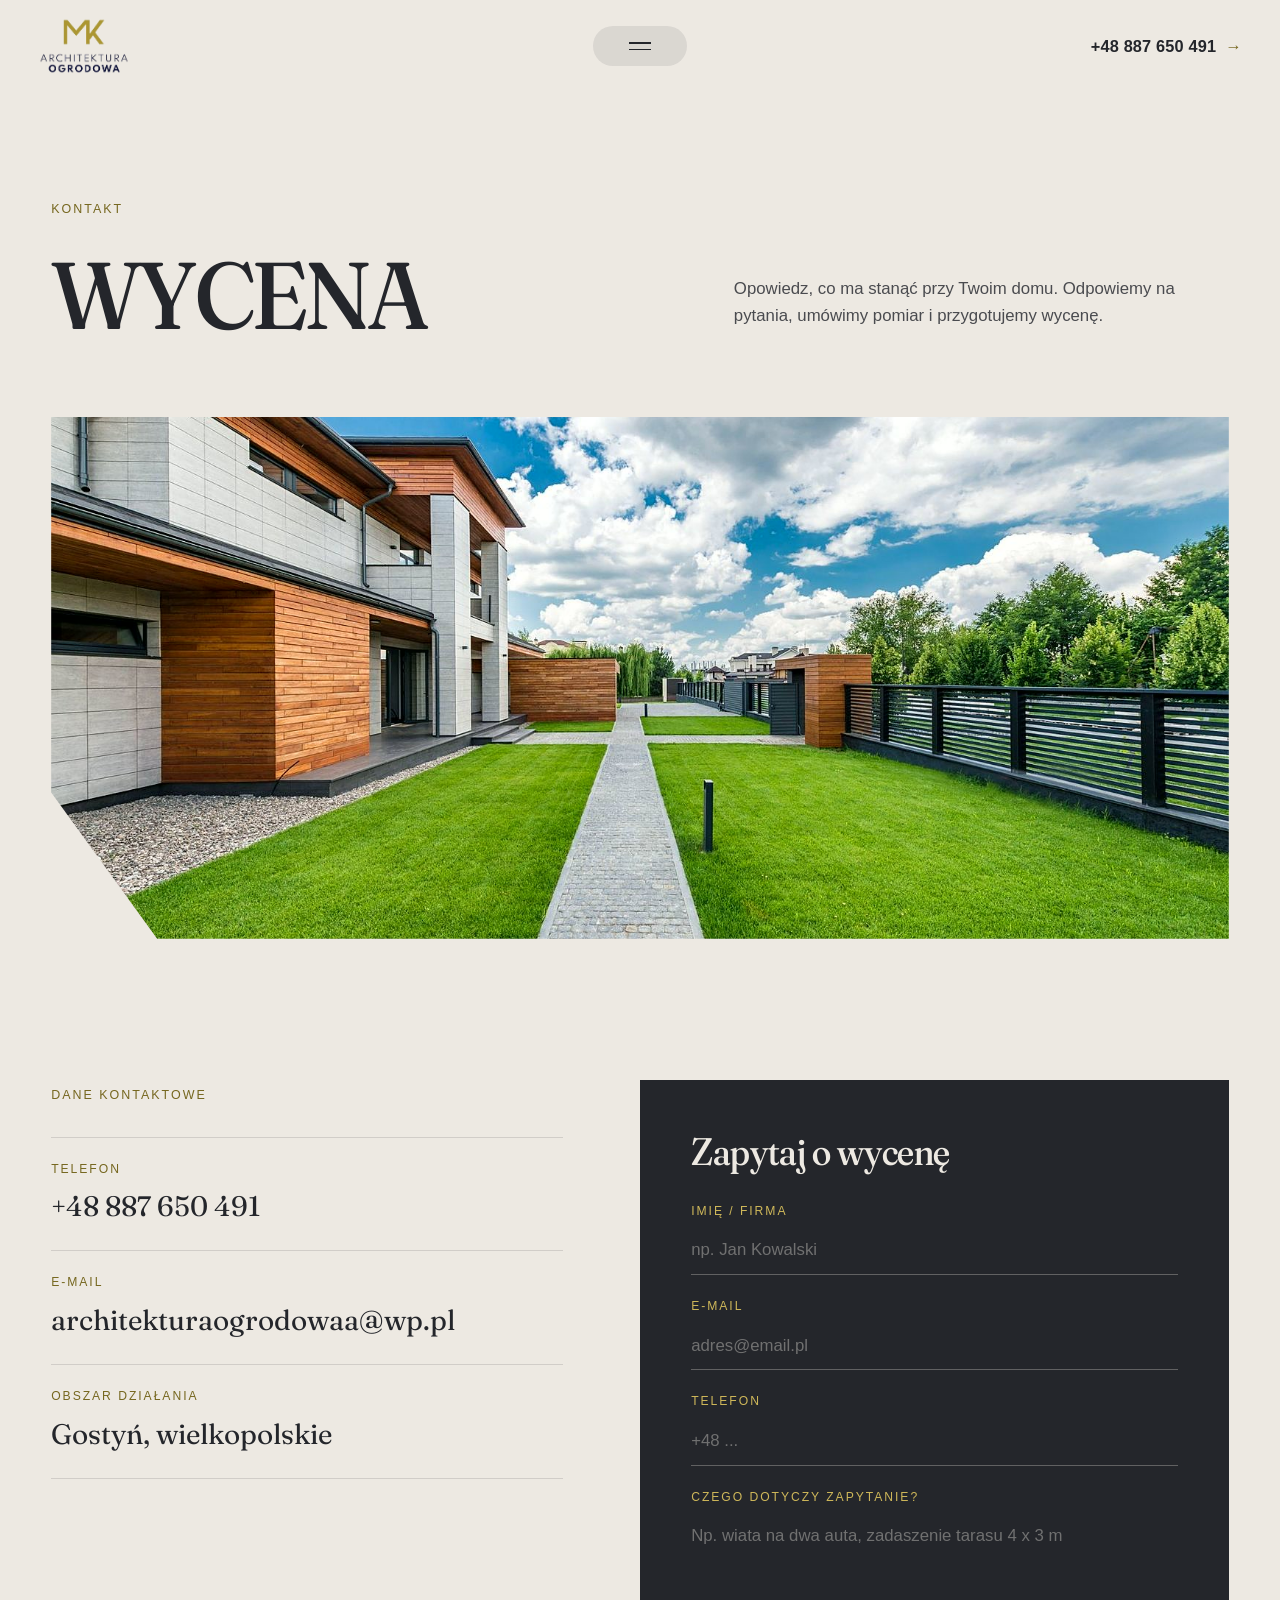
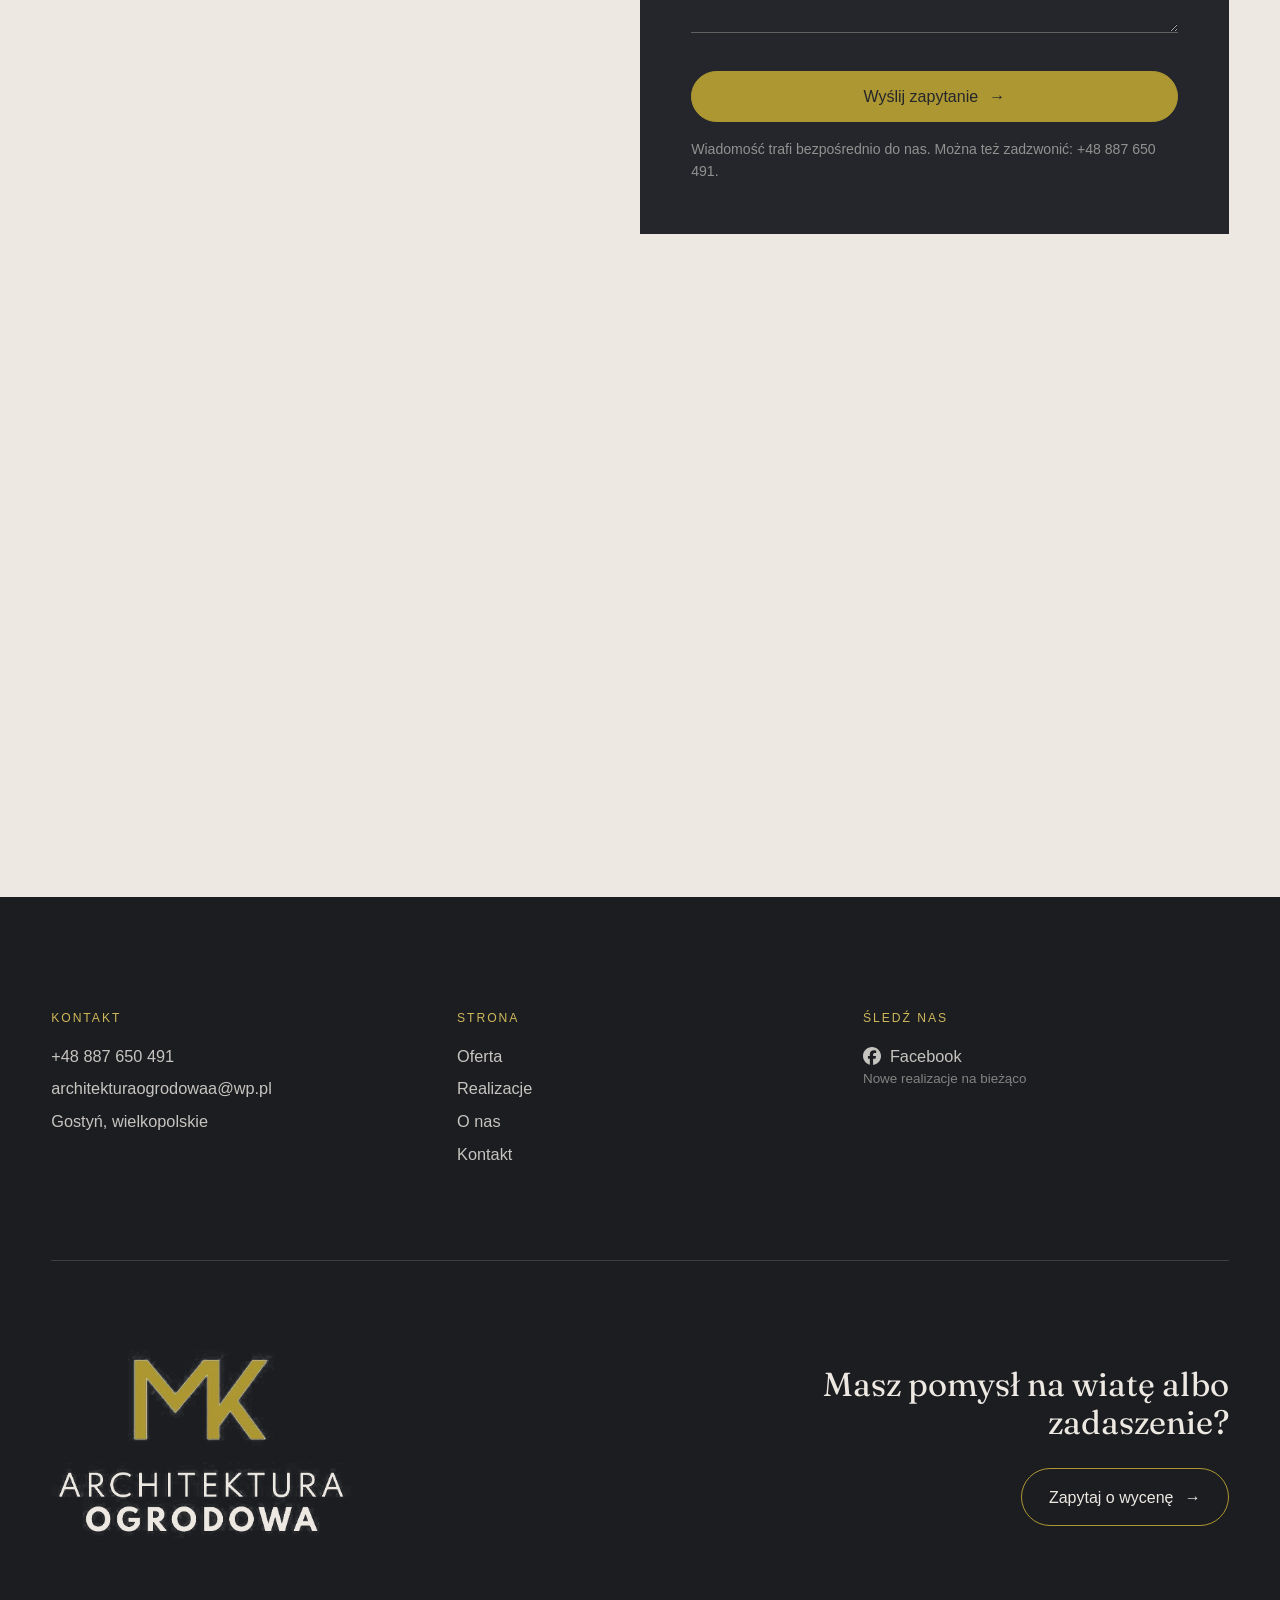
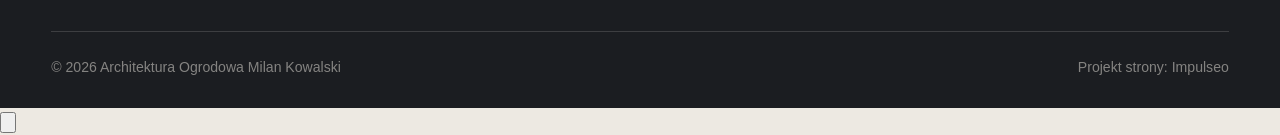
==== commit 8163bad1: "[claude-edit][cmt:ef223c5f-d742-4430-823c-fa1e1f721737] przebudowa dema na układ klindworthroofing.c" ====
--- a/kontakt.html
+++ b/kontakt.html
@@ -19,89 +19,120 @@
 <meta name="twitter:card" content="summary_large_image">
 <link rel="preconnect" href="https://fonts.googleapis.com">
 <link rel="preconnect" href="https://fonts.gstatic.com" crossorigin>
-<link href="https://fonts.googleapis.com/css2?family=IBM+Plex+Sans+Condensed:wght@500;600;700&family=IBM+Plex+Sans:wght@400;500;600&display=swap" rel="stylesheet">
-<link rel="stylesheet" href="assets/styles.css?v=fc385e7f">
+<link href="https://fonts.googleapis.com/css2?family=Fraunces:opsz,wght@9..144,400;9..144,500;9..144,600&display=swap" rel="stylesheet">
+<link href="https://api.fontshare.com/v2/css?f[]=satoshi@400,500,700&display=swap" rel="stylesheet">
+<link rel="stylesheet" href="assets/styles.css?v=kl1">
+<meta name="theme-color" content="#ede9e2">
+<meta name="theme-color" content="#ede9e2">
+<meta name="theme-color" content="#ede9e2">
+<meta name="theme-color" content="#ede9e2">
+<meta name="theme-color" content="#ede9e2">
+<meta name="theme-color" content="#ede9e2">
+<meta name="theme-color" content="#ede9e2">
 </head>
 <body>
 
 <header class="nav">
   <div class="wrap nav-inner">
-    <a class="brand brand-has-logo" href="index.html"><img class="brand-logo" src="img/logo.png" alt="Architektura Ogrodowa Milan Kowalski" width="426" height="271" decoding="async"></a>
+    <a class="brand brand-has-logo" href="index.html"><img class="brand-logo" src="img/logo.png" alt="Architektura Ogrodowa Milan Kowalski" width="426" height="271" decoding="async"><img class="brand-logo-light" src="img/logo-light.png" alt="" width="426" height="271" decoding="async"></a>
+    <button class="nav-toggle" aria-label="Menu"><span></span><span></span><span></span></button>
+    <a class="nav-phone" href="tel:+48887650491" aria-label="Zadzwoń +48 887 650 491"><svg class="ico" width="17" height="17" viewBox="0 0 24 24" fill="none" aria-hidden="true"><path d="M6.6 10.8a15.5 15.5 0 0 0 6.6 6.6l2.2-2.2a1 1 0 0 1 1-.24 11.4 11.4 0 0 0 3.6.58 1 1 0 0 1 1 1V20a1 1 0 0 1-1 1A17 17 0 0 1 3 4a1 1 0 0 1 1-1h3.5a1 1 0 0 1 1 1c0 1.25.2 2.46.58 3.6a1 1 0 0 1-.25 1l-2.23 2.2Z" fill="currentColor"/></svg><span class="txt">+48 887 650 491</span> <span class="arr">→</span></a>
     <nav class="nav-links">
-      <a href="oferta.html">Oferta</a>
-      <a href="realizacje.html">Realizacje</a>
-      <a href="o-nas.html">O nas</a>
-      <a href="kontakt.html" class="active" aria-current="page">Kontakt</a>
-      <a href="kontakt.html" class="btn btn-accent">Zapytaj o wycenę</a>
+      <div class="menu-main">
+        <a href="index.html">Start</a>
+        <a href="oferta.html">Oferta</a>
+        <a href="realizacje.html">Realizacje</a>
+        <a href="o-nas.html">O&nbsp;nas</a>
+        <a href="kontakt.html" aria-current="page">Kontakt</a>
+      </div>
+      <div class="menu-col">
+        <h4>Usługi</h4>
+        <a href="oferta.html">Wiaty garażowe</a>
+        <a href="oferta.html">Zadaszenia tarasów</a>
+        <a href="oferta.html">Ogrodzenia</a>
+        <a href="oferta.html">Konstrukcje na zamówienie</a>
+        <a href="oferta.html">Architektura ogrodowa</a>
+      </div>
+      <div class="menu-col">
+        <h4>Kontakt</h4>
+        <a href="tel:+48887650491">+48 887 650 491</a>
+        <a href="mailto:architekturaogrodowaa@wp.pl">architekturaogrodowaa@wp.pl</a>
+        <p>Gostyń, wielkopolskie</p>
+        <a href="https://www.facebook.com/p/Architektura-ogrodowa-MK-zadaszenia-taras%C3%B3w-wiaty-gara%C5%BCowe-ogrodzenia-100032330966671/" target="_blank" rel="noopener">Facebook</a><small>Nowe realizacje na bieżąco</small>
+      </div>
     </nav>
-    <button class="nav-toggle" aria-label="Menu"><span></span><span></span><span></span></button>
   </div>
 </header>
 
 <main>
-<section class="pagehead">
-  <img src="img/g10.jpg" alt="Architektura Ogrodowa Milan Kowalski - Zapytaj o wycenę" width="1600" height="1068" decoding="async">
+<section class="kl-pagehead">
   <div class="wrap">
-    <span class="eyebrow">Kontakt</span>
-    <h1>Zapytaj o wycenę</h1>
-    <p>Odpowiemy na pytania i przygotujemy wycenę.</p>
+    <div class="kl-pagehead__top">
+      <div><span class="kl-sub">Kontakt</span><h1>Wycena</h1></div>
+      <p class="lede">Opowiedz, co ma stanąć przy Twoim domu. Odpowiemy na pytania, umówimy pomiar i&nbsp;przygotujemy wycenę.</p>
+    </div>
+    <figure class="kl-pagehead__img"><img src="img/g10.jpg" alt="Dom z ogrodzeniem ze stali" width="1600" height="1068" fetchpriority="high" decoding="async"></figure>
   </div>
 </section>
-<section>
-  <div class="wrap contact-grid">
+<section class="kl-beige kl-pv">
+  <div class="wrap kl-contact">
     <div class="reveal">
-      <span class="eyebrow">Dane kontaktowe</span>
-      <h2 style="margin:var(--space-4) 0 var(--space-6)">Architektura Ogrodowa Milan Kowalski</h2>
-      <div class="info-list">
-        <div class="info-row"><div class="ic"><svg class="ico-tel" width="16" height="16" viewBox="0 0 24 24" fill="none" aria-hidden="true"><path d="M6.6 10.8a15.5 15.5 0 0 0 6.6 6.6l2.2-2.2a1 1 0 0 1 1-.24 11.4 11.4 0 0 0 3.6.58 1 1 0 0 1 1 1V20a1 1 0 0 1-1 1A17 17 0 0 1 3 4a1 1 0 0 1 1-1h3.5a1 1 0 0 1 1 1c0 1.25.2 2.46.58 3.6a1 1 0 0 1-.25 1l-2.23 2.2Z" fill="currentColor"/></svg></div><div><div class="lbl">Telefon</div><a class="val" href="tel:+48887650491">+48 887 650 491</a></div></div>
-        <div class="info-row"><div class="ic"><svg class="ico-mail" width="16" height="16" viewBox="0 0 24 24" fill="none" aria-hidden="true"><rect x="3.2" y="5.5" width="17.6" height="13" rx="1.6" stroke="currentColor" stroke-width="1.6"/><path d="M4 7l8 6 8-6" stroke="currentColor" stroke-width="1.6" stroke-linecap="round" stroke-linejoin="round"/></svg></div><div><div class="lbl">E-mail</div><a class="val" href="mailto:architekturaogrodowaa@wp.pl">architekturaogrodowaa@wp.pl</a></div></div>
-        <div class="info-row"><div class="ic"><svg class="ico-pin" width="16" height="16" viewBox="0 0 24 24" fill="none" aria-hidden="true"><path d="M12 21s7-6.1 7-11.5A7 7 0 0 0 5 9.5C5 14.9 12 21 12 21Z" stroke="currentColor" stroke-width="1.6" fill="none"/><circle cx="12" cy="9.5" r="2.4" fill="currentColor"/></svg></div><div><div class="lbl">Adres</div><div class="val">Gostyń, wielkopolskie</div></div></div>
-      </div>
+      <span class="kl-sub">Dane kontaktowe</span>
+      <ul class="kl-info">
+        <li><span class="lbl">Telefon</span><a class="val" href="tel:+48887650491">+48 887 650 491</a></li>
+        <li><span class="lbl">E-mail</span><a class="val" href="mailto:architekturaogrodowaa@wp.pl">architekturaogrodowaa@wp.pl</a></li>
+        <li><span class="lbl">Obszar działania</span><span class="val">Gostyń, wielkopolskie</span></li>
+      </ul>
     </div>
     <div class="reveal">
-      <form class="form" action="https://formsubmit.co/architekturaogrodowaa@wp.pl" method="POST">
+      <form class="kl-form" action="https://formsubmit.co/architekturaogrodowaa@wp.pl" method="POST">
+        <h2>Zapytaj o&nbsp;wycenę</h2>
         <input type="hidden" name="_subject" value="Zapytanie ze strony Architektura Ogrodowa Milan Kowalski">
         <input type="hidden" name="_captcha" value="false">
         <input type="hidden" name="_template" value="table">
         <div class="fld"><label for="name">Imię / firma</label><input id="name" name="name" type="text" placeholder="np. Jan Kowalski" required></div>
         <div class="fld"><label for="email">E-mail</label><input id="email" name="email" type="email" placeholder="adres@email.pl" required></div>
         <div class="fld"><label for="phone">Telefon</label><input id="phone" name="phone" type="tel" placeholder="+48 ..."></div>
-        <div class="fld"><label for="msg">Czego dotyczy zapytanie?</label><textarea id="msg" name="message" placeholder="Napisz krótko, w czym możemy pomóc" required></textarea></div>
-        <button type="submit" class="btn btn-accent" style="width:100%;justify-content:center">Wyślij zapytanie <span class="arr">→</span></button>
+        <div class="fld"><label for="msg">Czego dotyczy zapytanie?</label><textarea id="msg" name="message" placeholder="Np. wiata na dwa auta, zadaszenie tarasu 4 x 3 m" required></textarea></div>
+        <button type="submit" class="kl-btn kl-btn--fill">Wyślij zapytanie <span class="arr">→</span></button>
         <p class="note">Wiadomość trafi bezpośrednio do nas. Można też zadzwonić: +48 887 650 491.</p>
       </form>
     </div>
   </div>
 </section>
-<section style="padding-top:0">
+<section class="kl-beige" style="padding-bottom:clamp(60px,8vw,110px)">
   <div class="wrap reveal">
-    <iframe class="map" title="Architektura Ogrodowa Milan Kowalski - Gostyń" src="https://maps.google.com/maps?q=Architektura%20Ogrodowa%20Milan%20Kowalski%20Gosty%C5%84&z=15&output=embed" loading="lazy" referrerpolicy="no-referrer-when-downgrade"></iframe>
+    <iframe class="map" title="Architektura Ogrodowa Milan Kowalski - Gostyń" src="https://maps.google.com/maps?q=Gosty%C5%84&z=12&output=embed" loading="lazy" referrerpolicy="no-referrer-when-downgrade"></iframe>
   </div>
 </section>
 </main>
 
 <footer>
   <div class="wrap">
-    <div class="foot-grid">
-      <div class="foot-brand">
-        <div class="name">Architektura Ogrodowa Milan Kowalski</div>
-        <p>Sami produkujemy konstrukcje stalowe: wiaty garażowe, zadaszenia tarasów i ogrodzenia.</p>
-      </div>
-      <div class="foot-col">
-        <h4>Nawigacja</h4>
-        <a href="oferta.html">Oferta</a>
-        <a href="realizacje.html">Realizacje</a>
-        <a href="o-nas.html">O nas</a>
-        <a href="kontakt.html">Kontakt</a>
-      </div>
+    <div class="foot-top">
       <div class="foot-col">
         <h4>Kontakt</h4>
         <a href="tel:+48887650491">+48 887 650 491</a>
         <a href="mailto:architekturaogrodowaa@wp.pl">architekturaogrodowaa@wp.pl</a>
         <p>Gostyń, wielkopolskie</p>
-      <div class="foot-soc">
-        <a class="soc" href="https://www.facebook.com/p/Architektura-ogrodowa-MK-zadaszenia-taras%C3%B3w-wiaty-gara%C5%BCowe-ogrodzenia-100032330966671/" target="_blank" rel="noopener" aria-label="Facebook - Architektura Ogrodowa Milan Kowalski"><svg viewBox="0 0 24 24" aria-hidden="true" focusable="false"><path d="M9.101 23.691v-7.98H6.627v-3.667h2.474v-1.58c0-4.085 1.848-5.978 5.858-5.978.401 0 .955.042 1.468.103a8.68 8.68 0 0 1 1.141.195v3.325a8.623 8.623 0 0 0-.653-.036 26.805 26.805 0 0 0-.733-.009c-.707 0-1.259.096-1.675.309a1.686 1.686 0 0 0-.679.622c-.258.42-.374.995-.374 1.752v1.297h3.919l-.386 2.103-.287 1.564h-3.246v8.245C19.396 23.238 24 18.179 24 12.044c0-6.627-5.373-12-12-12s-12 5.373-12 12c0 5.628 3.874 10.35 9.101 11.647Z" fill="currentColor"/></svg></a>
       </div>
+      <div class="foot-col">
+        <h4>Strona</h4>
+        <a href="oferta.html">Oferta</a>
+        <a href="realizacje.html">Realizacje</a>
+        <a href="o-nas.html">O&nbsp;nas</a>
+        <a href="kontakt.html">Kontakt</a>
+      </div>
+      <div class="foot-col">
+        <h4>Śledź nas</h4>
+        <a class="soc" href="https://www.facebook.com/p/Architektura-ogrodowa-MK-zadaszenia-taras%C3%B3w-wiaty-gara%C5%BCowe-ogrodzenia-100032330966671/" target="_blank" rel="noopener" aria-label="Facebook - Architektura Ogrodowa Milan Kowalski"><svg viewBox="0 0 24 24" width="18" height="18" aria-hidden="true" focusable="false"><path d="M9.101 23.691v-7.98H6.627v-3.667h2.474v-1.58c0-4.085 1.848-5.978 5.858-5.978.401 0 .955.042 1.468.103a8.68 8.68 0 0 1 1.141.195v3.325a8.623 8.623 0 0 0-.653-.036 26.805 26.805 0 0 0-.733-.009c-.707 0-1.259.096-1.675.309a1.686 1.686 0 0 0-.679.622c-.258.42-.374.995-.374 1.752v1.297h3.919l-.386 2.103-.287 1.564h-3.246v8.245C19.396 23.238 24 18.179 24 12.044c0-6.627-5.373-12-12-12s-12 5.373-12 12c0 5.628 3.874 10.35 9.101 11.647Z" fill="currentColor"/></svg> Facebook</a><small>Nowe realizacje na bieżąco</small>
+      </div>
+    </div>
+    <div class="foot-mid">
+      <a href="index.html"><img class="foot-logo" src="img/logo-light.png" alt="Architektura Ogrodowa Milan Kowalski" width="426" height="271" loading="lazy" decoding="async"></a>
+      <div class="foot-ask kl-dark" style="background:none">
+        <p>Masz pomysł na wiatę albo zadaszenie?</p>
+        <a href="kontakt.html" class="kl-btn">Zapytaj o&nbsp;wycenę <span class="arr">→</span></a>
       </div>
     </div>
     <div class="foot-bot">
@@ -114,5 +145,6 @@
 <div class="demo-wazne" data-do="2026-11-03" data-cykl="3" hidden><svg class="dw-ico" width="13" height="13" viewBox="0 0 24 24" fill="none" aria-hidden="true"><circle cx="12" cy="12" r="8.6" stroke="currentColor" stroke-width="1.8"/><path d="M12 7.2V12l3.3 2" stroke="currentColor" stroke-width="1.8" stroke-linecap="round"/></svg><span class="dw-txt"></span></div>
 
 <script src="assets/main.js"></script>
+<script src="assets/kl.js"></script>
 </body>
 </html>
--- a/assets/styles.css
+++ b/assets/styles.css
@@ -1,1743 +1,313 @@
-/* ============================================================
-   STOLBASZ — premium, architektoniczny B2B fit-out
-   Jasna paleta, zero brązu. System wg premium-web-craft.
-   Projekt strony: Impulseo (impulseo.pl)
-   ============================================================ */
-
+/* Architektura Ogrodowa MK - skórka w stylu klindworthroofing.com (beż + grafit + złoto z logo) */
 :root{
-  /* PALETA — jasna, architektoniczna, chłodna */
-  --paper:#F4F7FA;          /* główne tło */
-  --paper-2:#E7EDF3;        /* sekcje alternatywne (chłodny jasny szary) */
-  --paper-3:#E7EDF3;        /* delikatne wypełnienia */
-  --ink:#16202C;            /* tekst główny — chłodny grafit */
-  --ink-soft:#3A4654;       /* nagłówki drugorzędne */
-  --muted:#5C6672;          /* tekst poboczny */
-  --line:rgba(22,32,44,.12);/* hairline */
-  --accent:#235E96;         /* stonowany petrol-slate — jedyny akcent */
-  --accent-d:#1A4A78;
-  --accent-soft:rgba(35,94,150,.10);
-  --dark:#16202C;           /* sekcje ciemne (stopka/CTA) */
-
-  /* HOVER ZDJĘĆ — JEDEN standard dla całego silnika (decyzja K. 04.08.2026, artefakt z wariantami).
-     AKTUALNE (K.+Szymon 09.08.2026, wybór z artefaktu 6 wariantów): zoom 1.05 przy 1.4s -
-     przy tak długim czasie mocniejszy kadr NIE skacze, tylko „oddycha". Poprzedni standard
-     (1.02 / .55s z 04.08) odbierany jako dynamiczny i szybki.
-     Spoczynek lekko przygaszony, ale TYLKO tam, gdzie jest mysz (@media hover:hover) —
-     na telefonie zdjęcia zostają w pełnej jasności. */
-  --img-zoom:1.05;                   /* K.+Szymon 09.08: wariant F z artefaktu porównawczego */
-  --img-rest:brightness(.95) saturate(.99);
-  --img-hot:brightness(1.06) saturate(1.05);
-  --img-dur:1.4s;                    /* K.+Szymon 09.08 (wariant F): powoli = elegancko */
-  --img-ease:cubic-bezier(.16,.84,.44,1);  /* miękki ogon, efekt „oddychania" */
-
-  /* ODSTĘPY — skala 4/8 */
-  --space-1:4px; --space-2:8px; --space-3:12px; --space-4:16px; --space-5:24px;
-  --space-6:32px; --space-7:48px; --space-8:64px; --space-9:96px; --space-10:128px;
-
-  /* TYPOGRAFIA — fluid clamp() (skala podbita 16.07.2026: większe, czytelniejsze litery — uwaga Adama) */
-  --text-sm:clamp(.9rem,.87rem + .12vw,1rem);
-  --text-base:clamp(1.08rem,1.04rem + .18vw,1.2rem);
-  --text-lg:clamp(1.24rem,1.15rem + .34vw,1.44rem);
-  --text-h3:clamp(1.34rem,1.22rem + .55vw,1.66rem);
-  --text-h2:clamp(2.1rem,1.66rem + 2.1vw,3.1rem);
-  --text-h1:clamp(2.9rem,2.1rem + 4vw,5.1rem);
-
-  /* PROMIENIE — architektoniczne, raczej ostre */
-  --r-sm:3px; --r-md:6px; --r-lg:10px;
-
-  /* RUCH */
-  --ease:cubic-bezier(.25,.46,.45,.94); --dur:.24s;
-
-  /* CIENIE — miękkie, warstwowe */
-  --sh-sm:0 1px 2px rgba(16,24,32,.04), 0 2px 8px rgba(16,24,32,.05);
-  --sh-md:0 2px 6px rgba(16,24,32,.05), 0 12px 28px -8px rgba(16,24,32,.12);
-  --sh-lg:0 6px 14px rgba(16,24,32,.07), 0 26px 56px -18px rgba(16,24,32,.22);
-
-  --hairline:1px solid var(--line);
-
-  --font-display:'IBM Plex Sans Condensed','IBM Plex Sans',sans-serif;
-  --font-body:'IBM Plex Sans',sans-serif;
+  --beige:#ede9e2;--beige-2:#e2dcd1;--beige-3:#d6cfc2;
+  --dark:#24262b;--dark-2:#2c2f35;--dark-3:#1b1d21;
+  --gold:#ad9732;--gold-d:#76671f;--gold-l:#cfb85a;
+  --ink:#24262b;--ink-soft:#4a4b4f;--muted:#6b6862;
+  --line:rgba(36,38,43,.14);--line-l:rgba(237,233,226,.16);
+  --accent:#ad9732;--accent-d:#76671f;--accent-soft:rgba(173,151,50,.12);
+  --paper:#ede9e2;--paper-2:#e2dcd1;--paper-3:#d6cfc2;
+  --serif:"Fraunces","Times New Roman",serif;
+  --sans:"Satoshi","Helvetica Neue",Arial,sans-serif;
+  --wrap:1320px;--pad:clamp(20px,4vw,60px);
+  --nav-h:92px;
+  --ease:cubic-bezier(.22,.61,.36,1);
 }
-
-*{box-sizing:border-box;margin:0;padding:0}
-html{scroll-behavior:smooth}
-body{
-  font-family:var(--font-body);
-  font-size:var(--text-base);
-  line-height:1.65;
-  color:var(--ink);
-  background:var(--paper);
-  -webkit-font-smoothing:antialiased;
-  text-rendering:optimizeLegibility;
-}
-img{max-width:100%;height:auto;display:block}  /* height:auto = width/height z atrybutów trzyma proporcje (TOP#12) */
+*,*::before,*::after{box-sizing:border-box}
+html{-webkit-text-size-adjust:100%;scroll-behavior:smooth}
+body{margin:0;background:var(--beige);color:var(--ink);font-family:var(--sans);font-size:17px;line-height:1.6;-webkit-font-smoothing:antialiased;overflow-x:hidden}
+img{max-width:100%;display:block}
 a{color:inherit;text-decoration:none}
-
-.wrap{width:min(92%,1180px);margin-inline:auto}
-section{padding-block:clamp(52px,6.5vw,96px)}
-
-h1,h2,h3{font-family:var(--font-display);font-weight:700;line-height:1.08;letter-spacing:-.02em;color:var(--ink)}
-h1{font-size:var(--text-h1);letter-spacing:-.035em}
-h2{font-size:var(--text-h2);letter-spacing:-.025em}
-h3{font-size:var(--text-h3)}
-/* MIARA — długość wiersza. WCAG 2.2 SC 1.4.8: max 80 znaków; Butterick: 45–90.
-   68ch daje realnie 72–78 znaków polskiego tekstu, czyli z zapasem pod granicą.
-   Wcześniej limit miał TYLKO <p> — <li>, <blockquote> i <dd> nie miały żadnego,
-   i to jedyny powód, dla którego 23 bloki na dwóch oddanych stronach jadą po
-   83–106 znaków w wierszu (pomiar 07.08.2026, bramka `miara`).
-   ⚠️ Listy i definicje ograniczamy TYLKO bez klasy: `ul`/`ol` z klasą to u nas
-   układ (siatki kafli, menu), a nie tekst ciągły — tam miarę wyznacza układ. */
-/* 60ch, nie 68ch (K. 10.08): po zmianie fontów na węższe kroje (DM Sans i spółka)
-   w 68ch mieściło się ~90 znaków - bramka pikselowa słusznie zgłaszała przekroczenie
-   granicy 80. Pomiar na żywej przeglądarce: 60ch = 90 znaków, 53ch = ~78 znaków, czyli normę WCAG 1.4.8. */
-:root{ --miara:53ch }
-p{max-width:min(100%,var(--miara))}
-blockquote,
-ul:not([class])>li, ol:not([class])>li,
-dl:not([class])>dd{max-width:min(100%,var(--miara))}
-
-/* ⚠️ Świadomie BEZ wyjątku `.tile p,.card p,.svc p{max-width:none}`, choć nasuwa się sam:
-   te akapity BYŁY już ograniczone (stare `p{max-width:65ch}`), więc „wyjątek" nie odblokowałby
-   niczego nowego — tylko ROZLUŹNIŁ stan sprzed zmiany na wszystkich demach naraz.
-   `figcaption` żadna z reguł wyżej nie dotyczy, więc też nie potrzebuje zwolnienia. */
-
-/* ŁAMANIE. `balance` wyrównuje długości wierszy w nagłówku, `pretty` pilnuje ostatniego
-   wiersza akapitu, żeby nie został w nim jeden wyraz. Obsługiwane od Chrome 117 /
-   Safari 17.5; starsze przeglądarki po prostu ignorują tę własność.
-   `text-wrap:pretty` nie występowało dotąd ANI RAZ w silniku ani w repo klientów. */
-h1,h2,h3,.lead,.lede{text-wrap:balance}
-p,li,blockquote,dd{text-wrap:pretty}
-
-.eyebrow{
-  font-family:var(--font-body);
-  font-size:var(--text-sm);
-  font-weight:600;
-  letter-spacing:.18em;
-  text-transform:uppercase;
-  color:var(--accent);
-  display:inline-flex;align-items:center;gap:var(--space-3);
-}
-/* flex:none + margin-top = kreska trzyma się PIERWSZEJ linii. Wcześniej align-items:center
-   centrowało ją względem całego bloku i przy zawinięciu (długi kicker typu
-   „…WNĘTRZ · LESZNO · OD 2019") druga linia lądowała z brzydkim wcięciem. */
-.eyebrow{align-items:flex-start}
-.eyebrow>*,.eyebrow{text-wrap:balance}   /* dlugi kicker lamal sie na sierote typu samo „2019" w drugiej linii */
-.eyebrow::before{content:"";width:28px;height:1px;background:var(--accent);display:inline-block;flex:none;margin-top:.62em}
-
-.muted{color:var(--muted)}
-.lead{font-size:var(--text-lg);line-height:1.55;color:var(--ink-soft);max-width:50ch}
-
-/* ---------- BUTTONS ---------- */
-.btn{
-  display:inline-flex;align-items:center;gap:var(--space-2);
-  font-weight:600;font-size:var(--text-sm);letter-spacing:.02em;
-  padding:var(--space-4) var(--space-6);
-  border-radius:var(--r-sm);
-  transition:transform var(--dur) var(--ease),box-shadow var(--dur) var(--ease),background var(--dur) var(--ease);
-  cursor:pointer;border:1px solid transparent;
-}
-.btn-accent{background:var(--accent);color:#fff;box-shadow:var(--sh-sm)}
-.btn-accent:hover{background:var(--accent-d);transform:translateY(-2px);box-shadow:var(--sh-md)}
-.btn-accent:active{transform:translateY(0);box-shadow:var(--sh-sm)}
-.btn-ghost{background:transparent;color:var(--ink);border-color:var(--line)}
-.btn-ghost:hover{border-color:var(--accent);color:var(--accent);transform:translateY(-2px)}
-.btn-light{background:#fff;color:var(--ink);box-shadow:var(--sh-sm)}
-.btn-light:hover{transform:translateY(-2px);box-shadow:var(--sh-md)}
-.btn .arr{transition:transform var(--dur) var(--ease)}
-.btn:hover .arr{transform:translateX(4px)}
-
-/* ---------- NAV ---------- */
-.nav{
-  position:sticky;top:0;z-index:50;
-  background:color-mix(in srgb,var(--paper) 88%,transparent);
-  backdrop-filter:saturate(140%) blur(10px);
-  border-bottom:var(--hairline);
-}
-.nav-inner{display:flex;align-items:center;justify-content:space-between;gap:var(--space-5);height:72px}
-/* ANTY-NACHODZENIE (K. 05.08.2026): długa nazwa firmy + przycisk z pełnym numerem nie mieściły się w pasku
-   i flex ściskał linki PONIŻEJ ich treści - "Kontakt" wchodził na ramkę "Zadzwoń +48 ...". Teraz ustępuje
-   nazwa marki (skrót wielokropkiem), a menu i przycisk nigdy się nie kurczą ani nie zachodzą na siebie. */
-.brand{display:flex;flex-direction:column;line-height:1;min-width:0;flex:0 1 auto}
-.brand .name{font-family:var(--font-display);font-weight:800;font-size:1.35rem;letter-spacing:.04em;white-space:nowrap;overflow:hidden;text-overflow:ellipsis}
-.brand .sub{font-size:.62rem;letter-spacing:.34em;text-transform:uppercase;color:var(--muted);margin-top:5px;white-space:nowrap;overflow:hidden;text-overflow:ellipsis}
-.nav-links{display:flex;align-items:center;gap:var(--space-6);flex:0 0 auto}
-.nav-links a{font-size:var(--text-sm);font-weight:500;color:var(--ink-soft);position:relative;padding-block:4px;white-space:nowrap;transition:color var(--dur) var(--ease)}
-.nav-links a::after{content:"";position:absolute;left:0;bottom:0;width:0;height:1.5px;background:var(--accent);transition:width var(--dur) var(--ease)}
-.nav-links a:hover,.nav-links a.active{color:var(--ink)}
-.nav-links a:hover::after,.nav-links a.active::after{width:100%}
-.nav-links .btn{padding:var(--space-2) var(--space-5)}
-/* przyciski w nav: właściwy kolor (przebij .nav-links a) + bez podkreślenia */
-.nav-links a.btn-accent{color:#fff}
-.nav-links a.btn-ghost,.nav-links a.btn-light{color:var(--ink)}
-/* CTA w pasku: NIE podkreślenie spod linków menu, ale ten sam przelatujący błysk,
-   co na wszystkich innych przyciskach (zgłoszenie K. 13.08.2026 - „na hero jest efekt
-   światła przechodzącego przez przycisk, na navbarze go nie ma, a mają być identyczne").
-   Reguła `.nav-links a::after` jest silniejsza od `.btn::after`, więc trzeba jej
-   geometrię wyzerować i wpisać połysk z nazwy - samo `display:none` gasiło efekt. */
-.nav-links a.btn::after{
-  display:block;content:"";position:absolute;inset:0;z-index:-1;pointer-events:none;
-  width:auto;height:auto;border-radius:inherit;   /* kasuje geometrię podkreślenia (width:0;height:1.5px) */
-  background:linear-gradient(100deg,transparent 32%,rgba(255,255,255,.20) 50%,transparent 68%);
-  translate:-120% 0}
-@media (prefers-reduced-motion:no-preference){
-  .nav-links a.btn:hover::after{translate:120% 0;transition:translate .75s var(--mt-ease,cubic-bezier(.16,.84,.44,1))}
-}
-.nav-toggle{display:none;background:none;border:none;cursor:pointer;flex-direction:column;gap:5px;padding:8px}
-.nav-toggle span{width:24px;height:2px;background:var(--ink);transition:var(--dur)}
-/* Ciasny zakres MIĘDZY menu mobilnym a pełnym pulpitem: zbijamy odstępy i nazwę marki,
-   żeby wszystko zmieściło się naturalnie, zanim w ogóle dojdzie do skracania wielokropkiem. */
-@media(max-width:1280px) and (min-width:921px){
-  .nav-links{gap:var(--space-4)}
-  .nav-links .btn{padding:var(--space-2) var(--space-4)}
-  .brand .name{font-size:1.15rem}
-}
-
-/* ---------- HERO (split) ---------- */
-.hero{position:relative;overflow:hidden;border-bottom:var(--hairline)}
-.hero-grid{display:grid;grid-template-columns:1.05fr .95fr;gap:clamp(24px,4vw,60px);align-items:center;
-  padding-block:clamp(36px,4.5vw,64px)}
-.hero-copy .eyebrow{margin-bottom:var(--space-5)}
-.hero-copy h1{margin-bottom:var(--space-5)}
-.hero-copy .lead{margin-bottom:var(--space-7)}
-.hero-actions{display:flex;flex-wrap:wrap;gap:var(--space-4)}
-.hero-art{position:relative;aspect-ratio:4/3;border-radius:var(--r-lg);overflow:hidden;box-shadow:var(--sh-lg)}
-.hero-art img{width:100%;height:100%;object-fit:cover}
-.hero-art::after{content:"";position:absolute;inset:0;background:linear-gradient(180deg,transparent 55%,rgba(18,24,28,.28))}
-.hero-badge{position:absolute;left:var(--space-5);bottom:var(--space-5);z-index:2;
-  background:rgba(252,252,251,.94);backdrop-filter:blur(4px);
-  border-radius:var(--r-md);padding:var(--space-4) var(--space-5);box-shadow:var(--sh-md);max-width:78%}
-.hero-badge strong{display:block;font-family:var(--font-display);font-size:1rem;letter-spacing:-.01em}
-.hero-badge span{font-size:var(--text-sm);color:var(--muted)}
-
-/* ---------- HERO duży / kinowy (strona główna) ---------- */
-.hero-cine{position:relative;min-height:clamp(560px,82vh,840px);min-height:clamp(560px,82svh,840px);display:flex;align-items:center;overflow:hidden;border-bottom:var(--hairline)}
-.hero-cine>img{position:absolute;inset:0;width:100%;height:100%;object-fit:cover;z-index:0}
-.hero-cine::after{content:"";position:absolute;inset:0;z-index:1;
-  background:linear-gradient(95deg,rgba(13,18,23,.86) 0%,rgba(13,18,23,.64) 32%,rgba(13,18,23,.24) 62%,rgba(13,18,23,.04) 100%)}
-.hero-cine .wrap{position:relative;z-index:2;padding-block:var(--space-8)}
-.hero-cine .hero-copy{max-width:660px}
-.hero-cine .eyebrow{color:#fff;margin-bottom:var(--space-5)}
-.hero-cine .eyebrow::before{background:#fff}
-.hero-cine h1{color:#fff;margin-bottom:var(--space-5);font-size:clamp(2.9rem,2rem + 4.4vw,5.2rem);text-wrap:balance}
-.hero-cine .lead{color:rgba(255,255,255,.92);max-width:48ch;margin-bottom:var(--space-7)}
-.hero-cine .hero-actions{display:flex;flex-wrap:wrap;gap:var(--space-4)}
-/* NISKIE OKNO (laptop z dokiem i paskami przeglądarki ma ~700-780 px wysokości widoku):
-   H1 do 5.2rem + długi lead nie mieściły się i przyciski wypadały POD krawędź ekranu -
-   klient widział stronę bez ani jednego CTA. Skalujemy w dół, zamiast przycinać treść. */
-@media(min-width:821px) and (max-height:820px){
-  .hero-cine{min-height:clamp(520px,94svh,780px)}
-  .hero-cine .wrap{padding-block:var(--space-6)}
-  .hero-cine h1{font-size:clamp(2.2rem,1.5rem + 2.6vw,3.6rem);margin-bottom:var(--space-4)}
-  .hero-cine .eyebrow{margin-bottom:var(--space-4)}
-  .hero-cine .lead{margin-bottom:var(--space-5);max-width:44ch}
-}
-@media(max-width:680px){
-  .hero-cine{min-height:clamp(520px,76vh,640px);min-height:clamp(520px,76svh,640px);align-items:flex-end}
-  .hero-cine::after{background:linear-gradient(0deg,rgba(13,18,23,.9) 6%,rgba(13,18,23,.45) 55%,rgba(13,18,23,.25) 100%)}
-  .hero-cine .wrap{padding-bottom:var(--space-9)}
-  /* TELEFON (~90% oglądających): lead potrafił zająć 8 linii i zepchnąć CTA poza pierwszy ekran.
-     Zwężamy interlinię i skalę - treści nie ucinamy, bo to ona sprzedaje. */
-  .hero-cine .lead{font-size:.98rem;line-height:1.5;margin-bottom:var(--space-5)}
-  .hero-cine .eyebrow{font-size:.72rem;letter-spacing:.13em;margin-bottom:var(--space-4)}
-  .hero-cine .eyebrow::before{width:20px}
-  .hero-cine h1{margin-bottom:var(--space-4)}
-}
-
-/* full-bleed hero variant (podstrony) */
-.pagehead{position:relative;min-height:46vh;min-height:46svh;display:flex;align-items:flex-end;overflow:hidden;border-bottom:var(--hairline)}
-.pagehead img{position:absolute;inset:0;width:100%;height:100%;object-fit:cover}
-/* 10.08.2026 (decyzja K.): mocniejsze przyciemnienie + cień pod tekstem. Bramka mierzyła na
-   nagłówkach podstron 3,38-3,43:1 przy wymaganych 4,5 — jasne zdjęcie (hala, śnieg, niebo)
-   podchodziło pod biały tekst. Zdjęcia klientów są różne, więc kontrast musi dawać WARSTWA,
-   a nie szczęśliwy dobór kadru. */
-.pagehead::after{content:"";position:absolute;inset:0;background:linear-gradient(180deg,rgba(18,24,28,.40),rgba(18,24,28,.76))}
-.pagehead .wrap{position:relative;z-index:2;padding-block:var(--space-9);color:#fff}
-.pagehead h1{color:#fff;max-width:18ch;text-shadow:0 2px 16px rgba(0,0,0,.55)}
-.pagehead .eyebrow{color:#fff}
-.pagehead .eyebrow::before{background:#fff}
-.pagehead p{color:rgba(255,255,255,.92);margin-top:var(--space-4);max-width:54ch;text-shadow:0 1px 12px rgba(0,0,0,.5)}
-
-/* ---------- STRIP (pasek skrótów / liczby) ---------- */
-.strip{background:var(--dark);color:#fff}
-/* PASEK HASEŁ — standard 04.08.2026 (decyzja K.): 5 haseł w JEDNYM rzędzie, tekst WYŚRODKOWANY,
-   węższe marginesy boczne niż reszta strony (pasek ma iść szerzej), równe wysokości kolumn. */
-.strip .wrap{width:min(96%,1440px);display:grid;grid-template-columns:repeat(5,1fr);
-  gap:var(--space-5);padding-block:var(--space-7);align-items:stretch}
-.strip .item .k{font-family:var(--font-display);font-size:clamp(1.05rem,.82rem + .85vw,1.55rem);
-  font-weight:800;letter-spacing:-.02em;color:#fff;line-height:1.18;text-wrap:balance}
-.strip .item .v{font-size:var(--text-sm);color:rgba(255,255,255,.66);margin-top:var(--space-2);line-height:1.4}
-.strip .item{border-left:2px solid var(--accent);padding-inline:var(--space-4);
-  text-align:center;display:flex;flex-direction:column;justify-content:center}
-/* liczba kolumn = liczba haseł, żeby ostatnie nie zostawało samo w drugim rzędzie.
-   Klasę n-N nadaje multipage.py; domyślnie (bez klasy) pasek jest 5-kolumnowy. */
-.strip.n-2 .wrap{grid-template-columns:repeat(2,1fr)}
-.strip.n-3 .wrap{grid-template-columns:repeat(3,1fr)}
-.strip.n-4 .wrap{grid-template-columns:repeat(4,1fr);gap:var(--space-6)}
-.strip.n-4 .item .k{font-size:clamp(1.3rem,1rem + 1.1vw,2rem)}
-.strip.n-6 .wrap{grid-template-columns:repeat(6,1fr);gap:var(--space-4)}
-.strip.n-6 .item .k{font-size:clamp(.98rem,.8rem + .7vw,1.35rem)}
-/* równe łamanie: zamiast "długa linia + jedno słowo" obie linie zbliżonej długości */
-.strip .item .k{text-wrap:balance}
-
-/* ---------- SECTION HEAD ---------- */
-.head{max-width:48rem;margin-bottom:var(--space-8)}
-.head.center{margin-inline:auto;text-align:center}
-.head .eyebrow{margin-bottom:var(--space-4)}
-.head h2{margin-bottom:var(--space-4)}
-.head p{color:var(--muted);font-size:var(--text-lg);line-height:1.55}
-.head.center p{margin-inline:auto}
-
-/* ---------- INTRO SPLIT ---------- */
-.split{display:grid;grid-template-columns:.92fr 1.08fr;gap:clamp(28px,5vw,80px);align-items:center}
-.split.rev{grid-template-columns:1.08fr .92fr}
-.split.rev .split-art{order:-1}
-.split-art{position:relative;aspect-ratio:5/4;border-radius:var(--r-lg);overflow:hidden;box-shadow:var(--sh-lg)}
-.split-art img{width:100%;height:100%;object-fit:cover}
-.split-copy h2{margin-bottom:var(--space-5)}
-.split-copy p+p{margin-top:var(--space-4)}
-.split-copy .btn{margin-top:var(--space-6)}
-
-/* ---------- SERVICES (zakres) ---------- */
-.svc-grid{display:grid;grid-template-columns:repeat(auto-fit,minmax(280px,1fr));gap:var(--space-5)}
-.svc{background:#fff;border:var(--hairline);border-radius:var(--r-md);padding:var(--space-7) var(--space-6);
-  transition:transform var(--dur) var(--ease),box-shadow var(--dur) var(--ease),border-color var(--dur) var(--ease);
-  position:relative;overflow:hidden}
-.svc::before{content:"";position:absolute;left:0;top:0;width:3px;height:0;background:var(--accent);transition:height var(--dur) var(--ease)}
-.svc:hover{transform:translateY(-4px);box-shadow:var(--sh-md);border-color:transparent}
-.svc:hover::before{height:100%}
-.svc .ic{font-family:var(--font-display);font-size:.8rem;font-weight:700;letter-spacing:.12em;color:var(--accent);margin-bottom:var(--space-4)}
-.svc h3{margin-bottom:var(--space-3);font-size:1.22rem}
-.svc p{color:var(--muted);font-size:var(--text-base);line-height:1.6}
-
-/* big detailed service rows */
-.svc-row{display:grid;grid-template-columns:.8fr 1.2fr;gap:clamp(20px,4vw,60px);align-items:center;padding-block:var(--space-8)}
-.svc-row+.svc-row{border-top:var(--hairline)}
-.svc-row.rev{grid-template-columns:1.2fr .8fr}
-/* Naprzemienny układ wierszy oferty: co drugi wiersz ma zdjęcie po PRAWEJ.
-   Było `order:-1` — martwy kod, bo zdjęcie i tak jest pierwszym dzieckiem w HTML,
-   więc wszystkie wiersze wyglądały identycznie (zdjęcie zawsze z lewej), a `rev`
-   zmieniało tylko szerokość kolumn. Znalezione 29.07.2026 przy różnicowaniu kierunków
-   animacji (pomiar pozycji: art.mid 390/502 przy row.mid 756 — zawsze lewa strona). */
-.svc-row.rev .svc-row-art{order:2}
-.svc-row-art{aspect-ratio:4/3;border-radius:var(--r-md);overflow:hidden;box-shadow:var(--sh-md)}
-.svc-row-art img{width:100%;height:100%;object-fit:cover}
-.svc-row h3{font-size:1.5rem;margin-bottom:var(--space-4)}
-.svc-row .num{font-family:var(--font-display);font-size:.85rem;font-weight:700;letter-spacing:.14em;color:var(--accent);display:block;margin-bottom:var(--space-3)}
-.svc-row ul{list-style:none;margin-top:var(--space-4);display:flex;flex-direction:column;gap:var(--space-2)}
-.svc-row li{position:relative;padding-left:var(--space-5);color:var(--muted);font-size:var(--text-base)}
-.svc-row li::before{content:"";position:absolute;left:0;top:.62em;width:8px;height:1px;background:var(--accent)}
-
-/* ---------- GALLERY (realizacje) ---------- */
-.gallery{display:grid;grid-template-columns:repeat(12,1fr);gap:var(--space-4);grid-auto-rows:200px}
-/* GALERIA MASONRY — pionowe zdjęcia (portrety beauty/wellness) bez przycinania: kolumny, height auto */
-.gallery-masonry{column-count:3;column-gap:var(--space-4)}
-@media(max-width:900px){.gallery-masonry{column-count:2}}
-@media(max-width:560px){.gallery-masonry{column-count:1}}
-.gallery-masonry .m-tile{break-inside:avoid;margin:0 0 var(--space-4);padding:0;position:relative;overflow:hidden;border-radius:var(--r-md);border:1px solid var(--line)}
-.gallery-masonry .m-tile img{width:100%;height:auto;display:block}
-.gallery-masonry .m-tile .cap{position:absolute;left:0;right:0;bottom:0;padding:var(--space-4);color:#fff;background:linear-gradient(0deg,rgba(0,0,0,.55),transparent);font-size:var(--text-sm)}
-.gallery-masonry .m-tile .cap small{display:block;font-weight:400;opacity:.78;letter-spacing:.04em;text-transform:uppercase;font-size:.66rem;margin-top:3px}
-.tile{position:relative;overflow:hidden;border-radius:var(--r-md);box-shadow:var(--sh-sm);
-  transition:transform var(--dur) var(--ease),box-shadow var(--dur) var(--ease)}
-.tile img{width:100%;height:100%;object-fit:cover;
-  transition:transform var(--img-dur) var(--img-ease),filter var(--img-dur) var(--img-ease)}
-.tile:hover{box-shadow:var(--sh-md)}
-.tile .cap{position:absolute;left:0;right:0;bottom:0;padding:var(--space-5) var(--space-4) var(--space-4);
-  /* mocniejszy spad + cien pod tekstem: na JASNYCH zdjeciach klienta (biale fronty, sciany)
-     slaby gradient dawal kontrast ~1.5:1 zamiast wymaganych 3.6:1 (bramka wygladu, 10.08.2026) */
-  background:linear-gradient(transparent 10%,rgba(18,24,28,.55) 40%,rgba(18,24,28,.88) 68%,rgba(18,24,28,.99));color:#fff;
-  text-shadow:0 1px 2px rgba(0,0,0,.85),0 2px 10px rgba(0,0,0,.55);
-  font-size:var(--text-sm);font-weight:600;letter-spacing:.01em;
-  opacity:0;transform:translateY(8px);transition:var(--dur) var(--ease)}
-.tile:hover .cap{opacity:1;transform:translateY(0)}
-.tile .cap small{display:block;font-weight:400;opacity:.78;letter-spacing:.04em;text-transform:uppercase;font-size:.66rem;margin-top:3px}
-/* bento spans */
-.t-wide{grid-column:span 6}
-.t-tall{grid-column:span 6;grid-row:span 2}
-.t-std{grid-column:span 6}
-.t-third{grid-column:span 4}
-.t-two3{grid-column:span 8}
-
-/* ---------- TRUST / WIARYGODNOŚĆ ---------- */
-.trust{background:var(--paper-2)}
-.trust-grid{display:grid;grid-template-columns:repeat(auto-fit,minmax(240px,1fr));gap:var(--space-5);margin-top:var(--space-7)}
-.trust-card{background:#fff;border-radius:var(--r-md);padding:var(--space-7) var(--space-6);box-shadow:var(--sh-sm);border-top:3px solid var(--accent)}
-.trust-card .big{font-family:var(--font-display);font-size:clamp(1.8rem,1.3rem + 1.6vw,2.6rem);font-weight:800;letter-spacing:-.02em;color:var(--ink);line-height:1}
-.trust-card h3{font-size:1.12rem;margin:var(--space-3) 0 var(--space-2)}
-.trust-card p{color:var(--muted);font-size:var(--text-base);line-height:1.55}
-
-/* ---------- CTA band ---------- */
-.cta{background:var(--dark);color:#fff;position:relative;overflow:hidden}
-/* telefon w CTA: na ciemnym tle biały (domyślnie), rodziny z JASNYM tłem CTA
-   nadpisują to u siebie - wcześniej kolor siedział w stylu inline i wygrywał z rodziną. */
-.cta .btn-ghost-cta{color:#fff;border-color:rgba(255,255,255,.3)}
-.cta .wrap{display:grid;grid-template-columns:1.4fr .6fr;gap:var(--space-7);align-items:center;position:relative;z-index:2}
-.cta h2{color:#fff;max-width:20ch}
-.cta p{color:rgba(255,255,255,.74);margin-top:var(--space-4)}
-.cta-actions{display:flex;flex-direction:column;gap:var(--space-3);align-items:flex-start}
-.cta::before{content:"";position:absolute;right:-80px;top:-80px;width:360px;height:360px;border-radius:50%;
-  background:radial-gradient(circle,var(--accent-soft),transparent 70%)}
-
-/* ---------- CONTACT ---------- */
-.contact-grid{display:grid;grid-template-columns:.85fr 1.15fr;gap:clamp(28px,4vw,56px);align-items:start}
-.info-list{display:flex;flex-direction:column;gap:var(--space-2)}
-.info-row{display:flex;gap:var(--space-4);align-items:flex-start;padding-block:var(--space-4);border-bottom:var(--hairline)}
-.info-row .ic{flex:none;width:42px;height:42px;display:grid;place-items:center;border-radius:50%;
-  background:var(--accent-soft);color:var(--accent);font-size:1.05rem}
-.info-row .lbl{font-size:.72rem;letter-spacing:.14em;text-transform:uppercase;color:var(--muted)}
-.info-row .val{font-weight:600;font-size:var(--text-base);margin-top:2px}
-.info-row a.val:hover{color:var(--accent)}
-.map{border:none;border-radius:var(--r-lg);box-shadow:var(--sh-md);width:100%;height:100%;min-height:380px;filter:grayscale(.2) contrast(1.02)}
-.form{background:#fff;border:var(--hairline);border-radius:var(--r-lg);padding:clamp(24px,3vw,40px);box-shadow:var(--sh-sm)}
-.form .fld{margin-bottom:var(--space-5)}
-.form label{display:block;font-size:var(--text-sm);font-weight:600;margin-bottom:var(--space-2)}
-.form input,.form textarea{width:100%;font-family:inherit;font-size:var(--text-base);color:var(--ink);
-  padding:var(--space-4);border:var(--hairline);border-radius:var(--r-sm);background:var(--paper);transition:border-color var(--dur)}
-.form input:focus,.form textarea:focus{outline:none;border-color:var(--accent);background:#fff}
-.form textarea{resize:vertical;min-height:120px}
-.form .note{font-size:var(--text-sm);color:var(--muted);margin-top:var(--space-3)}
-
-/* ---------- FOOTER ---------- */
-footer{background:var(--dark);color:#fff;padding-block:var(--space-9) var(--space-6)}
-.foot-grid{display:grid;grid-template-columns:1.4fr 1fr 1fr;gap:var(--space-7);margin-bottom:var(--space-8)}
-.foot-brand .name{font-family:var(--font-display);font-weight:800;font-size:1.4rem;letter-spacing:.04em}
-.foot-brand p{color:rgba(255,255,255,.62);margin-top:var(--space-4);font-size:var(--text-base);max-width:38ch}
-.foot-col h4{font-size:.74rem;letter-spacing:.16em;text-transform:uppercase;color:rgba(255,255,255,.5);margin-bottom:var(--space-4)}
-.foot-col a,.foot-col p{display:block;color:rgba(255,255,255,.82);font-size:var(--text-base);margin-bottom:var(--space-3)}
-.foot-col a:hover{color:#fff}
-.foot-bot{border-top:1px solid rgba(255,255,255,.12);padding-top:var(--space-5);display:flex;justify-content:space-between;flex-wrap:wrap;gap:var(--space-3);
-  font-size:var(--text-sm);color:rgba(255,255,255,.55)}
-.foot-bot a:hover{color:#fff}
-/* Podpis w stopce = klikalny link do impulseo.pl (31.07.2026). Ma być WIDOCZNIE klikalny,
-   ale nie krzyczeć - stąd sam kolor jaśniejszy + delikatne podkreślenie na najeździe. */
-.foot-bot a.foot-credit{color:rgba(255,255,255,.78);text-decoration:none;border-bottom:1px solid rgba(255,255,255,.28)}
-.foot-bot a.foot-credit:hover{color:#fff;border-bottom-color:#fff}
-
-/* ---------- REVEAL ---------- */
-.reveal{opacity:0;transform:translateY(22px);transition:opacity .6s var(--ease),transform .6s var(--ease)}
+h1,h2,h3,h4{margin:0;font-family:var(--serif);font-weight:500;line-height:1.05;letter-spacing:-.01em;font-variation-settings:"opsz" 96,"SOFT" 50,"WONK" 0}
+p{margin:0}
+.wrap{max-width:var(--wrap);margin:0 auto;padding:0 var(--pad)}
+.mt-line{display:block}.mt-line>i{font-style:normal;display:block}
+
+/* ---------- typografia pomocnicza ---------- */
+.kl-sub{display:inline-block;font-family:var(--sans);font-size:.78rem;font-weight:500;letter-spacing:.16em;text-transform:uppercase;color:var(--gold-d)}
+.kl-dark .kl-sub{color:var(--gold-l)}
+.kl-huge{font-family:var(--serif);font-weight:500;text-transform:uppercase;font-size:min(21vw,330px);line-height:.86;letter-spacing:-.03em;text-align:center}
+.kl-lead{font-size:clamp(1.25rem,2.1vw,1.85rem);line-height:1.45;font-weight:400}
+
+/* ---------- przyciski (pigułki jak u wzoru) ---------- */
+.kl-btn{display:inline-flex;align-items:center;gap:.7em;padding:.95em 1.7em;border:1px solid var(--gold);border-radius:999px;font-family:var(--sans);font-size:1rem;font-weight:500;color:var(--ink);background:transparent;cursor:pointer;transition:background .3s var(--ease),color .3s var(--ease),border-color .3s var(--ease)}
+.kl-btn .arr{transition:transform .3s var(--ease)}
+.kl-btn:hover{background:var(--ink);border-color:var(--ink);color:var(--beige)}
+.kl-btn:hover .arr{transform:translateX(4px)}
+.kl-dark .kl-btn{color:var(--beige);border-color:var(--gold)}
+.kl-dark .kl-btn:hover{background:var(--gold);border-color:var(--gold);color:var(--dark)}
+.kl-btn--fill{background:var(--gold);border-color:var(--gold);color:var(--dark)}
+.kl-btn--fill:hover{background:var(--ink);border-color:var(--ink);color:var(--beige)}
+.kl-dark .kl-btn--fill{color:var(--dark)}
+.kl-dark .kl-btn--fill:hover{background:var(--beige);border-color:var(--beige);color:var(--dark)}
+
+/* ---------- reveal (main.js dokłada .in) ---------- */
+.reveal{opacity:0;transform:translateY(28px);transition:opacity .9s var(--ease),transform .9s var(--ease);transition-delay:calc(var(--i,0) * 90ms)}
 .reveal.in{opacity:1;transform:none}
-
-/* ---------- RESPONSIVE ---------- */
-@media(max-width:920px){
-  .hero-grid,.split,.split.rev,.svc-row,.svc-row.rev,.cta .wrap,.contact-grid,.foot-grid{grid-template-columns:1fr}
-  .split.rev .split-art,.svc-row.rev .svc-row-art{order:0}
-  .hero-art{aspect-ratio:16/10;max-height:420px}
-  .strip .wrap,.strip.n-2 .wrap,.strip.n-3 .wrap,.strip.n-4 .wrap,.strip.n-6 .wrap{grid-template-columns:repeat(2,1fr);gap:var(--space-6)}
-  .strip .item .k,.strip.n-6 .item .k{font-size:clamp(1.3rem,1.1rem + 1vw,2rem)}
-  .gallery{grid-auto-rows:180px}
-  .t-wide,.t-tall,.t-std,.t-third,.t-two3{grid-column:span 6}
-  .t-tall{grid-row:span 1}
-  .cta-actions{flex-direction:row;flex-wrap:wrap}
-  .foot-grid{gap:var(--space-6)}
-}
-@media(max-width:680px){
-  .nav-links{position:fixed;inset:72px 0 auto 0;background:var(--paper);flex-direction:column;align-items:stretch;
-    gap:0;padding:var(--space-4) 6%;border-bottom:var(--hairline);box-shadow:var(--sh-md);
-    transform:translateY(-120%);transition:transform var(--dur) var(--ease)}
-  .nav-links.open{transform:translateY(0)}
-  .nav-links a{padding-block:var(--space-4);border-bottom:var(--hairline)}
-  .nav-links .btn{margin-top:var(--space-3);justify-content:center}
-  .nav-toggle{display:flex}
-  .strip .wrap,.strip.n-2 .wrap,.strip.n-3 .wrap,.strip.n-4 .wrap,.strip.n-6 .wrap{grid-template-columns:1fr}
-  .gallery{grid-template-columns:repeat(6,1fr)}
-  .foot-grid{grid-template-columns:1fr}
-}
-@media(prefers-reduced-motion:reduce){
-  /* audyt 09.08 TOP#14: samo skrócenie duration przy animacji INFINITE = stroboskop
-     (pętla .01ms miga ekranem); iteration-count:1 gasi pętlę naprawdę. Pseudoelementy
-     też - tła hero (gastro/studio) animują ::before/img, blanket na * ich nie łapał. */
-  *,*::before,*::after{animation-duration:.01ms!important;animation-iteration-count:1!important;animation-delay:0s!important;transition:none!important}
-  .reveal{opacity:1!important;transform:none!important}
-  html{scroll-behavior:auto}
-}
-
-/* ============================================================
-   PREMIUM LAYER — destylat deep-researchu branż (anty-AI, spokój).
-   Zmienne STOLBASZ (--accent/--ink/--paper/--line/--dark). Ruch ledwo
-   zauważalny, krzywa cubic-bezier(.16,.84,.44,1); prefers-reduced-motion
-   pokryte blanketem wyżej. Karty hairline zamiast cieni = #1 sygnał „nie-AI".
-   ============================================================ */
-
-/* więcej oddechu między sekcjami (liderzy: 110-130px) */
-section{padding-block:clamp(64px,8vw,128px)}
-
-/* 1) Aksamitny reveal — dłuższa, miękka krzywa zamiast „skoku" */
-.reveal{transition:opacity .9s cubic-bezier(.16,.84,.44,1),transform .9s cubic-bezier(.16,.84,.44,1);will-change:opacity,transform}
-/* stagger TYLKO w galerii (tam pozycja = porządek dzieci) */
-.gallery .reveal:nth-child(2){transition-delay:.07s}
-.gallery .reveal:nth-child(3){transition-delay:.14s}
-.gallery .reveal:nth-child(4){transition-delay:.21s}
-.gallery .reveal:nth-child(5){transition-delay:.28s}
-.gallery .reveal:nth-child(6){transition-delay:.35s}
-
-/* 2) Hero STATYCZNY na .hero-cine — Ken Burns CAŁKIEM WYŁĄCZONY 26.06 (3. zgłoszenie Szymona).
-   GENEZA: animowanie scale na <img> hero z teksturami (cegły/framugi) re-samplinguje obraz
-   klatka po klatce → na części ekranów drobne drganie/shimmer = „heroshot się trzęsie".
-   translateY usunięto wcześniej, scale-only + will-change/GPU NIE wystarczyły do GWARANCJI gładkości.
-   Krzysztof zażądał pewności („make sure, że błąd się nie pojawi") > efekt. Zero animacji = 0% drgania.
-   Delikatny zoom zostaje TYLKO w pełnoekranowych hero gastro/studio (hg-bg/hs-bg — tło, inny
-   mechanizm, chwalone, nigdy nie zgłaszane). NIE wracać do KB na .hero-cine bez realnego testu
-   na sprzęcie klienta — to ryzyko regresji „trzęsienia”. */
-/* BEZPIECZNY "wow" na hero = jednorazowy FADE-IN (opacity), nie zoom.
-   opacity nie dotyka bitmapy → gładkie na KAŻDYM zdjęciu/ekranie/GPU, zero ryzyka migotania.
-   Geometryczny ruch (scale/translate) na .hero-cine jest ZAKAZANY (bramka pilnuje). */
-@keyframes heroFade{from{opacity:0}to{opacity:1}}
-.hero-cine>img{transform:none;animation:heroFade 1.1s ease-out both}
-
-/* 3) Akcentowy hairline pod nagłówkiem sekcji, który „rysuje się" przy wejściu */
-.head h2{position:relative;padding-bottom:18px}
-.head h2::after{content:"";position:absolute;left:0;bottom:0;height:1px;width:0;background:var(--accent);transition:width 1s cubic-bezier(.16,.84,.44,1) .15s}
-.head.center h2::after{left:50%;transform:translateX(-50%)}
-.head.reveal.in h2::after,.head.center.reveal.in h2::after{width:54px}
-
-/* 4) Karty HAIRLINE zamiast cieni/zaokrągleń (najmocniejszy anty-AI detal) */
-.svc{background:transparent;border:1px solid var(--line);border-radius:var(--r-sm);box-shadow:none}
-.svc:hover{box-shadow:none;border-color:var(--accent);transform:translateY(-3px)}
-.trust-card{background:transparent;box-shadow:none;border:1px solid var(--line);border-top:2px solid var(--accent);border-radius:var(--r-sm)}
-.tile{box-shadow:none;border-radius:var(--r-sm)}
-.tile:hover{box-shadow:none}
-
-/* 5) Sticky-nav kondensuje się po przewinięciu (sygnał dopracowania) */
-.nav{transition:box-shadow .4s ease,background .4s ease}
-.nav.is-stuck{box-shadow:0 1px 0 var(--line),0 14px 30px -24px rgba(0,0,0,.45)}
-.nav-inner{transition:height .35s var(--ease)}
-.nav.is-stuck .nav-inner{height:60px}
-
-/* 6) MANIFESTO — pełnoekranowy cytat-bohater (zastępuje generyczne „Dlaczego my") */
-.manifesto{background:var(--paper-2);text-align:center}
-.manifesto .wrap{max-width:60rem}
-.manifesto p{font-family:var(--font-display);font-style:italic;font-size:clamp(1.6rem,1rem + 2.4vw,2.8rem);line-height:1.32;color:var(--ink-soft);margin-inline:auto;max-width:26ch;position:relative;padding-top:var(--space-8)}
-.manifesto p::before{content:"";position:absolute;top:0;left:50%;transform:translateX(-50%);width:54px;height:1px;background:var(--accent)}
-.manifesto p span{color:var(--accent);font-style:italic}
-
-/* 7) GATEWAYS — 3 duże bramy-zdjęcia (zamiast paska menu usług) */
-.gateways{display:grid;grid-template-columns:repeat(3,1fr);gap:var(--space-4)}
-.gateway{position:relative;aspect-ratio:3/4;overflow:hidden;border-radius:var(--r-sm);display:block}
-.gateway img{width:100%;height:100%;object-fit:cover;
-  transition:transform var(--img-dur) var(--img-ease),filter var(--img-dur) var(--img-ease)}
-.gateway::after{content:"";position:absolute;inset:0;background:linear-gradient(180deg,transparent 38%,rgba(18,24,28,.74))}
-/* ===== HOVER ZDJĘĆ — jedno miejsce dla WSZYSTKICH kafli ze zdjęciem (K. 04.08.2026) ===== */
-@media(hover:hover){
-  .tile img,.gateway img,.m-tile img{filter:var(--img-rest)}
-  .tile:hover img,
-  .gateway:hover img,
-  .m-tile:hover img{transform:scale(var(--img-zoom));filter:var(--img-hot)}
-}
-.m-tile img{transition:transform var(--img-dur) var(--img-ease),filter var(--img-dur) var(--img-ease)}
-.gateway .g-ttl{position:absolute;left:0;right:0;bottom:0;z-index:2;padding:var(--space-6) var(--space-5);color:#fff;font-family:var(--font-display);font-size:1.45rem;letter-spacing:-.01em;line-height:1.15}
-.gateway .g-ttl small{display:block;font-family:var(--font-body);font-size:var(--text-sm);font-weight:400;opacity:.82;letter-spacing:.03em;margin-top:5px}
-@media(max-width:760px){.gateways{grid-template-columns:1fr}.gateway{aspect-ratio:16/10}}
-
-/* 8) LOGO klienta w nagłówku (gdy podane --logo) */
-/* 52px domyślnie (feedback Bartka 06.07.2026: 40px ginęło, uwaga padła 3x; ~56px sprawdzone na żywym demie anna-borowiec-makeup) */
-.brand-logo{height:64px;width:auto;max-width:300px;object-fit:contain;display:block}
-.nav.is-stuck .brand-logo{height:52px}
-@media(max-width:680px){.brand-logo{height:46px;max-width:210px}}
-
-
-/* === RWD: nagłówki na wąskich ekranach (dodane 17.07.2026 razem z fixem clamp) ===
-   Po przywróceniu działania clamp() dolna granica --text-h1 (2.9rem) rozpychała
-   dokument przy długich polskich słowach na telefonach. Tu ją zjeżdżamy. */
-@media (max-width:560px){
-  :root{
-    --text-h1:clamp(1.9rem, 1.15rem + 4.4vw, 2.7rem);
-    --text-h2:clamp(1.5rem, 1rem + 3vw, 2.1rem);
-  }
-  .hero-cine h1{font-size:clamp(1.9rem, 1.15rem + 4.4vw, 2.7rem)}
-  h1,h2{overflow-wrap:break-word}
-}
-
-/* GODZINY (godziny_grid z briefu) — dzień po lewej, godziny po prawej. Wcześniej BRAK stylu
-   powodował sklejenie "Poniedziałek-Piątek8:00-20:00" (dodane 2026-07-21). Neutralne dla dem bez grafiku. */
-.godz{display:flex;flex-direction:column;gap:2px;max-width:440px;margin-top:8px}
-.godz-row{display:flex;justify-content:space-between;align-items:baseline;gap:24px;padding:10px 0;border-bottom:1px solid var(--line)}
-.godz-row:last-child{border-bottom:0}
-.godz-row b{font-weight:600;color:var(--ink)}
-.godz-row span{color:var(--muted);white-space:nowrap}
-
-/* === FAQ (lekcja 08.08.2026) ===
-   Sekcja faq_klinika() trafia NIE tylko do rodziny „klinika" (multipage.py: także układ FACHOWCY),
-   a style leżały wyłącznie w families/klinika.css — u hydraulika/dekarza FAQ renderowało się jako
-   goła lista <details> z domyślnym trójkącikiem przeglądarki (wpadka: demo Instalatorstwo Gała).
-   Dlatego baza. Rodzina może to nadpisać na wierzchu. */
-.faq-list{max-width:48rem;margin:var(--space-8) auto 0;display:flex;flex-direction:column;gap:var(--space-3)}
-.faq-item{border:1px solid var(--line);border-radius:var(--r-md);background:var(--paper);padding:var(--space-4) var(--space-5)}
-.faq-item summary{font-family:var(--font-display);font-weight:600;color:var(--ink);cursor:pointer;list-style:none;display:flex;justify-content:space-between;gap:1rem}
-.faq-item summary::-webkit-details-marker{display:none}
-.faq-item summary::after{content:"+";color:var(--accent-d);font-weight:700;font-size:1.2rem;line-height:1}
-.faq-item[open] summary::after{content:"-"}
-.faq-item p{color:var(--ink-soft);font-size:var(--text-base);line-height:1.6;margin:var(--space-3) 0 0}
-
-/* === LICZBA OPINII PRZY SEKCJI OPINII (08.08.2026, wzorzec irismeble.pl, decyzja K.) ===
-   Trzy cytaty bez kontekstu czyta się jak „firma ma trzy opinie". Ta linijka mówi wprost,
-   ile ich jest naprawdę - dane i tak przychodzą z reconu i szły dotąd wyłącznie do hero.
-   Baza, nie rodzina: sekcja opinii renderuje się we WSZYSTKICH układach, a style opinii
-   leżą per rodzina - bez tego u części rodzin linijka byłaby gołym tekstem (ta sama pułapka
-   co z FAQ wyżej). Rodzina może nadpisać na wierzchu. */
-.op-meta{
-  text-align:center;margin:calc(var(--space-3) * -1) 0 var(--space-6);
-  color:var(--muted);font-size:var(--text-base);letter-spacing:.01em;
-}
-.op-meta .ico-star{color:var(--accent-d);margin-right:2px}
-
-/* --- licznik ważności DEMA (pomysł K. 09.08) - tylko wersje pokazowe --- */
-.demo-wazne{position:fixed;top:calc(var(--nav-h, 64px) + 14px);right:14px;z-index:95;
-  display:inline-flex;align-items:center;gap:.45em;
-  background:rgba(21,25,28,.82);color:#fff;font-size:.72rem;font-weight:600;letter-spacing:.01em;
-  padding:.42em .8em .42em .62em;border-radius:999px;backdrop-filter:saturate(140%) blur(8px);
-  border:1px solid rgba(255,255,255,.14);box-shadow:0 10px 24px -14px rgba(0,0,0,.6);
-  pointer-events:none;
-  /* NIE pokazuje się przy wejściu (K. 09.08) - wjeżdża dopiero po zejściu z hero */
-  opacity:0;transform:translateY(-10px);
-  transition:opacity .7s var(--ease),transform .7s var(--ease)}
+@media (prefers-reduced-motion:reduce){.reveal{opacity:1;transform:none;transition:none}}
+
+/* ---------- nagłówek: logo · menu w pigułce · telefon ---------- */
+.nav{position:fixed;top:0;left:0;right:0;z-index:100;transition:transform .45s var(--ease),background .35s var(--ease),box-shadow .35s var(--ease)}
+.nav.nav-hidden{transform:translateY(-105%)}
+.nav.is-stuck{background:rgba(237,233,226,.92);backdrop-filter:blur(10px);-webkit-backdrop-filter:blur(10px);box-shadow:0 1px 0 var(--line)}
+.nav-inner{position:relative;display:grid;grid-template-columns:1fr auto 1fr;align-items:center;height:var(--nav-h);max-width:none;padding:0 clamp(18px,3vw,40px)}
+.brand{position:relative;z-index:3;justify-self:start;display:flex;align-items:center}
+.brand-logo{height:58px;width:auto}
+.brand-logo-light{display:none;height:58px;width:auto}
+.nav-toggle{position:relative;z-index:3;justify-self:center;width:94px;height:40px;border:0;border-radius:999px;background:rgba(36,38,43,.09);cursor:pointer;display:flex;flex-direction:column;align-items:center;justify-content:center;gap:5px;transition:background .3s var(--ease)}
+.nav-toggle:hover{background:rgba(36,38,43,.16)}
+.nav-toggle span{display:block;width:22px;height:1.5px;background:var(--ink);transition:transform .35s var(--ease),opacity .2s,background .3s}
+.nav-toggle span:nth-child(3){display:none}
+.nav-toggle[aria-expanded="true"]{background:rgba(237,233,226,.12)}
+.nav-toggle[aria-expanded="true"] span{background:var(--beige)}
+.nav-toggle[aria-expanded="true"] span:nth-child(1){transform:translateY(3.25px) rotate(45deg)}
+.nav-toggle[aria-expanded="true"] span:nth-child(2){transform:translateY(-3.25px) rotate(-45deg)}
+.nav-phone{position:relative;z-index:3;justify-self:end;display:inline-flex;align-items:center;gap:.55em;font-weight:700;font-size:1.02rem;letter-spacing:.01em;white-space:nowrap}
+.nav-phone .arr{color:var(--gold-d);transition:transform .3s var(--ease)}
+.nav-phone:hover .arr{transform:translateX(4px)}
+.nav:has(.nav-links.open) .brand-logo{display:none}
+.nav:has(.nav-links.open) .brand-logo-light{display:block}
+.nav:has(.nav-links.open) .nav-phone{color:var(--beige)}
+.nav:has(.nav-links.open){background:transparent;box-shadow:none;backdrop-filter:none}
+
+/* pełnoekranowe menu */
+.nav-links{position:fixed;inset:0;z-index:2;background:var(--dark);color:var(--beige);display:grid;grid-template-columns:1.4fr 1fr 1fr;gap:clamp(24px,4vw,70px);align-content:center;padding:calc(var(--nav-h) + 30px) clamp(24px,6vw,110px) 60px;overflow-y:auto}
+.nav-links:not(.open){display:none}
+.nav-links.open{animation:kl-fade .45s var(--ease)}
+@keyframes kl-fade{from{opacity:0}to{opacity:1}}
+.menu-main{display:flex;flex-direction:column;gap:.15em}
+.menu-main a{font-family:var(--serif);font-size:clamp(2.6rem,6vw,5.4rem);line-height:1.04;text-transform:uppercase;letter-spacing:-.02em;transition:color .25s}
+.menu-main a:hover,.menu-main a[aria-current="page"]{color:var(--gold-l)}
+.menu-col h4{font-family:var(--sans);font-size:.78rem;font-weight:500;letter-spacing:.16em;text-transform:uppercase;color:var(--gold-l);margin-bottom:1.1em}
+.menu-col a,.menu-col p{display:block;font-size:1.08rem;line-height:1.9;color:rgba(237,233,226,.86)}
+.menu-col a:hover{color:var(--gold-l)}
+.menu-col small{display:block;font-size:.82rem;color:rgba(237,233,226,.5);margin-top:-.3em;margin-bottom:.6em}
+
+/* ---------- HERO (beż, romb ze zdjęciem i ukośne pasy) ---------- */
+.kl-hero{position:relative;min-height:max(640px,100svh);background:var(--beige);overflow:hidden;display:flex;align-items:center}
+.kl-hero__content{position:relative;z-index:2;width:min(40%,600px);margin-left:clamp(24px,8.3vw,130px);padding:calc(var(--nav-h) + 40px) 0 80px}
+.kl-hero__content .kl-sub{margin-bottom:1.4em}
+.kl-hero h1{font-size:clamp(3rem,6.6vw,6.8rem);text-transform:uppercase;line-height:.98;letter-spacing:-.025em;color:var(--ink);margin-bottom:.42em}
+.kl-hero p.lede{font-size:clamp(1.02rem,1.25vw,1.2rem);max-width:30em;color:var(--ink-soft);margin-bottom:2.1em}
+.kl-hero__actions{display:flex;flex-wrap:wrap;gap:14px}
+.kl-hero__art{position:absolute;top:var(--nav-h);right:0;bottom:0;width:52%;z-index:1}
+.kl-hero__art img{width:100%;height:100%;object-fit:cover;clip-path:polygon(0 58%,40% 0,100% 0,100% 100%,24% 100%)}
+.kl-hero__art svg{position:absolute;inset:0;width:100%;height:100%;pointer-events:none}
+.kl-hero__art svg polygon{fill:var(--beige)}
+
+/* ---------- sekcje ---------- */
+.kl-dark{background:var(--dark);color:var(--beige)}
+.kl-beige{background:var(--beige);color:var(--ink)}
+.kl-pv{padding:clamp(80px,11vw,170px) 0}
+.kl-pv-s{padding:clamp(60px,8vw,110px) 0}
+
+/* intro: pionowy podtytuł + duży akapit */
+.kl-intro{display:grid;grid-template-columns:minmax(120px,1fr) 3fr;gap:clamp(24px,5vw,80px);align-items:start}
+.kl-intro .kl-sub{writing-mode:vertical-rl;transform:rotate(180deg);justify-self:center;margin-top:.3em}
+.kl-intro .kl-lead{color:rgba(237,233,226,.92);max-width:36em}
+.kl-intro .kl-lead strong{color:var(--gold-l);font-weight:500}
+
+/* dwa zdjęcia z podpisami */
+.kl-pair{display:grid;grid-template-columns:7fr 4fr;gap:clamp(30px,7vw,120px);align-items:start;margin-top:clamp(60px,8vw,120px)}
+.kl-pair__item:nth-child(2){margin-top:clamp(0px,-2vw,0px)}
+.kl-pair figure{margin:0;overflow:hidden}
+.kl-pair__item:nth-child(1) figure{aspect-ratio:16/11}
+.kl-pair__item:nth-child(2) figure{aspect-ratio:4/5}
+.kl-pair figure img{width:100%;height:100%;object-fit:cover;transition:transform 1.2s var(--ease)}
+.kl-pair__item:hover figure img{transform:scale(1.04)}
+.kl-pair__cap{margin-top:22px}
+.kl-link{display:inline-flex;align-items:center;gap:.6em;font-family:var(--serif);font-size:clamp(1.35rem,2vw,1.8rem);color:var(--beige)}
+.kl-link .arr{color:var(--gold-l);font-family:var(--sans);font-size:.8em;transition:transform .3s var(--ease)}
+.kl-link:hover .arr{transform:translateX(5px)}
+.kl-foot{margin-top:.35em;color:rgba(237,233,226,.6);font-size:.98rem}
+
+/* WORK: ogromny tytuł + karty jedna na drugiej */
+.kl-work .kl-huge{color:var(--beige);margin-bottom:-.12em;position:relative;z-index:0}
+.kl-work__note{text-align:center;color:rgba(237,233,226,.6);max-width:36em;margin:0 auto clamp(30px,4vw,50px);font-size:1rem}
+.kl-projects{position:relative;z-index:1;display:flex;flex-direction:column;gap:12px;max-width:1500px;margin:0 auto;padding:0 clamp(12px,1.6vw,22px)}
+.kl-project{position:sticky;top:clamp(70px,9vh,100px);height:min(78vh,760px);overflow:hidden;background:var(--dark-3)}
+.kl-project img{width:100%;height:100%;object-fit:cover}
+.kl-project::after{content:"";position:absolute;inset:0;background:linear-gradient(180deg,rgba(20,21,24,.55) 0%,rgba(20,21,24,0) 38%)}
+.kl-project h3{position:absolute;z-index:2;top:clamp(26px,4vw,56px);left:clamp(26px,5vw,72px);font-size:clamp(2.4rem,6vw,5.6rem);text-transform:uppercase;color:var(--beige);letter-spacing:-.02em}
+.kl-project span{position:absolute;z-index:2;left:clamp(26px,5vw,72px);bottom:clamp(22px,3vw,40px);font-size:.78rem;letter-spacing:.16em;text-transform:uppercase;color:var(--beige);opacity:.85}
+.kl-center{text-align:center}
+.kl-mt{margin-top:clamp(40px,5vw,70px)}
+
+/* USŁUGI: karuzela kart */
+.kl-sechead{text-align:center;max-width:780px;margin:0 auto clamp(40px,5vw,70px)}
+.kl-sechead h2{font-size:clamp(2rem,3.6vw,3.3rem);margin-top:.5em;line-height:1.12}
+.kl-sechead p{margin-top:1em;color:var(--muted)}
+.kl-dark .kl-sechead p{color:rgba(237,233,226,.65)}
+.kl-cards{display:grid;grid-auto-flow:column;grid-auto-columns:clamp(270px,30vw,420px);gap:clamp(20px,3vw,44px);overflow-x:auto;scroll-snap-type:x mandatory;padding:0 var(--pad) 18px;scrollbar-width:thin;scrollbar-color:var(--gold) transparent}
+.kl-cards::-webkit-scrollbar{height:4px}.kl-cards::-webkit-scrollbar-thumb{background:var(--gold)}
+@media (min-width:1100px){.kl-cards{grid-auto-flow:row;grid-template-columns:repeat(3,1fr);overflow:visible;max-width:var(--wrap);margin:0 auto}}
+.kl-card{scroll-snap-align:start}
+.kl-card figure{margin:0;aspect-ratio:4/5;overflow:hidden}
+.kl-card figure img{width:100%;height:100%;object-fit:cover;transition:transform 1.2s var(--ease)}
+.kl-card:hover figure img{transform:scale(1.05)}
+.kl-card .kl-btn{margin-top:22px;font-size:.98rem;padding:.75em 1.4em}
+.kl-card p{margin-top:16px;color:var(--ink-soft);font-size:1rem}
+
+/* okno na nieruchome zdjęcie (stopklatka) */
+.stopklatka{position:relative;height:min(92vh,900px);overflow:hidden;clip-path:inset(0);background:var(--dark)}
+@media (max-width:700px){.stopklatka{height:52vh}}
+@supports not (clip-path:inset(0)){.stk-bg{position:absolute}}
+.stk-bg{position:fixed;inset:0;background-size:cover;background-position:center;opacity:0;transition:opacity .3s}
+.stopklatka.on .stk-bg{opacity:1}
+
+/* PROCES (w miejscu opinii u wzoru) */
+.kl-proc{display:grid;grid-template-columns:1.1fr 1fr;gap:clamp(36px,6vw,110px);align-items:center}
+.kl-steps{list-style:none;margin:28px 0 0;padding:0;counter-reset:s}
+.kl-steps li{display:grid;grid-template-columns:3.2rem 1fr;gap:4px 18px;padding:22px 0;border-top:1px solid var(--line-l)}
+.kl-steps li:last-child{border-bottom:1px solid var(--line-l)}
+.kl-steps .no{grid-row:span 2;font-family:var(--serif);font-size:1.5rem;color:var(--gold-l);line-height:1.1}
+.kl-steps h3{font-size:clamp(1.35rem,2vw,1.7rem)}
+.kl-steps p{color:rgba(237,233,226,.66);font-size:1rem}
+.kl-proc figure{margin:0;aspect-ratio:4/5;overflow:hidden}
+.kl-proc figure img{width:100%;height:100%;object-fit:cover}
+.kl-proc h2{font-size:clamp(2rem,3.6vw,3.2rem);margin-top:.45em;line-height:1.1}
+.kl-scrolltitle{overflow:hidden;margin-top:clamp(50px,7vw,100px);white-space:nowrap}
+.kl-scrolltitle .kl-huge{display:inline-block;color:#8f8a7c;animation:kl-marq 38s linear infinite}
+@keyframes kl-marq{from{transform:translateX(0)}to{transform:translateX(-50%)}}
+@media (prefers-reduced-motion:reduce){.kl-scrolltitle .kl-huge{animation:none}}
+
+/* CTA telefon */
+.kl-cta{text-align:center}
+.kl-cta h2{font-size:clamp(2.6rem,8vw,7.4rem);text-transform:uppercase;letter-spacing:-.02em;margin:.35em 0 .5em;white-space:nowrap}
+.kl-cta h2 a:hover{color:var(--gold-l)}
+.kl-cta .kl-actions{display:flex;justify-content:center;flex-wrap:wrap;gap:14px}
+
+/* ---------- podstrony: nagłówek ---------- */
+.kl-pagehead{background:var(--beige);padding:calc(var(--nav-h) + clamp(50px,8vw,120px)) 0 0}
+.kl-pagehead__top{display:grid;grid-template-columns:1.25fr 1fr;gap:clamp(24px,5vw,80px);align-items:end}
+.kl-pagehead h1{font-size:clamp(3rem,7.4vw,7.6rem);text-transform:uppercase;line-height:.95;letter-spacing:-.03em;margin-top:.3em}
+.kl-pagehead p.lede{font-size:clamp(1.05rem,1.3vw,1.22rem);color:var(--ink-soft);max-width:30em;padding-bottom:.6em}
+.kl-pagehead__img{margin:clamp(40px,6vw,80px) 0 0;height:clamp(300px,58vh,640px);overflow:hidden}
+.kl-pagehead__img img{width:100%;height:100%;object-fit:cover;clip-path:polygon(0 0,100% 0,100% 100%,9% 100%,0 72%)}
+
+/* oferta: wiersze */
+.kl-rows{display:flex;flex-direction:column;gap:clamp(70px,9vw,140px)}
+.kl-row{display:grid;grid-template-columns:7fr 5fr;gap:clamp(30px,6vw,100px);align-items:center}
+.kl-row.rev{grid-template-columns:5fr 7fr}
+.kl-row.rev figure{order:2}
+.kl-row figure{margin:0;aspect-ratio:3/2;overflow:hidden}
+.kl-row figure img{width:100%;height:100%;object-fit:cover}
+.kl-row .idx{font-family:var(--serif);font-size:1.3rem;color:var(--gold-l)}
+.kl-row h2{font-size:clamp(2rem,3.6vw,3.3rem);text-transform:uppercase;margin:.3em 0 .5em;letter-spacing:-.02em}
+.kl-row p{color:rgba(237,233,226,.74);font-size:1.08rem;max-width:30em}
+.kl-row .kl-btn{margin-top:28px}
+
+/* realizacje: masonry */
+.kl-masonry{columns:3 320px;column-gap:14px}
+.kl-masonry figure{margin:0 0 14px;break-inside:avoid;overflow:hidden}
+.kl-masonry img{width:100%;height:auto;transition:transform 1.2s var(--ease)}
+.kl-masonry figure:hover img{transform:scale(1.03)}
+.kl-note{color:rgba(237,233,226,.6);font-size:.96rem;max-width:60ch;margin-top:30px}
+
+/* o nas */
+.kl-split{display:grid;grid-template-columns:1fr 1fr;gap:clamp(36px,6vw,110px);align-items:center}
+.kl-split figure{margin:0;aspect-ratio:4/5;overflow:hidden}
+.kl-split figure img{width:100%;height:100%;object-fit:cover}
+.kl-split h2{font-size:clamp(2rem,3.6vw,3.3rem);margin:.45em 0 .7em;line-height:1.1}
+.kl-split p{color:rgba(237,233,226,.74);margin-bottom:1.1em;font-size:1.06rem}
+.kl-vals{display:grid;grid-template-columns:repeat(4,1fr);gap:0;border-top:1px solid var(--line)}
+.kl-val{padding:34px 26px 10px 0}
+.kl-val + .kl-val{padding-left:26px;border-left:1px solid var(--line)}
+.kl-val h3{font-size:1.6rem;margin:.4em 0 .4em}
+.kl-val p{color:var(--muted);font-size:1rem}
+
+/* kontakt */
+.kl-contact{display:grid;grid-template-columns:1fr 1.15fr;gap:clamp(36px,6vw,110px);align-items:start}
+.kl-info{list-style:none;margin:30px 0 0;padding:0}
+.kl-info li{padding:22px 0;border-top:1px solid var(--line)}
+.kl-info li:last-child{border-bottom:1px solid var(--line)}
+.kl-info .lbl{display:block;font-size:.76rem;letter-spacing:.16em;text-transform:uppercase;color:var(--gold-d);margin-bottom:.35em}
+.kl-info .val{font-family:var(--serif);font-size:clamp(1.4rem,2.2vw,1.9rem)}
+.kl-info a.val:hover{color:var(--gold-d)}
+.kl-form{background:var(--dark);color:var(--beige);padding:clamp(28px,4vw,56px)}
+.kl-form h2{font-size:clamp(1.8rem,3vw,2.5rem);margin-bottom:.8em}
+.kl-form .fld{margin-bottom:22px}
+.kl-form label{display:block;font-size:.76rem;letter-spacing:.16em;text-transform:uppercase;color:var(--gold-l);margin-bottom:6px}
+.kl-form input,.kl-form textarea{width:100%;background:transparent;border:0;border-bottom:1px solid rgba(237,233,226,.3);color:var(--beige);font:inherit;font-size:1.05rem;padding:10px 0;outline:none;transition:border-color .25s}
+.kl-form input::placeholder,.kl-form textarea::placeholder{color:rgba(237,233,226,.38)}
+.kl-form input:focus,.kl-form textarea:focus{border-color:var(--gold-l)}
+.kl-form textarea{min-height:120px;resize:vertical}
+.kl-form .kl-btn{margin-top:8px;width:100%;justify-content:center}
+.kl-form .note{font-size:.88rem;color:rgba(237,233,226,.55);margin-top:16px}
+.map{display:block;width:100%;height:420px;border:0;filter:grayscale(.85) contrast(1.05)}
+
+/* ---------- stopka ---------- */
+footer{background:var(--dark-3);color:var(--beige);padding:clamp(70px,9vw,120px) 0 30px}
+.foot-top{display:grid;grid-template-columns:1fr 1fr 1fr;gap:40px;padding-bottom:clamp(50px,7vw,90px);border-bottom:1px solid var(--line-l)}
+.foot-col h4{font-family:var(--sans);font-size:.76rem;font-weight:500;letter-spacing:.16em;text-transform:uppercase;color:var(--gold-l);margin-bottom:1.2em}
+.foot-col a,.foot-col p{display:block;line-height:2;color:rgba(237,233,226,.82);font-size:1.02rem}
+.foot-col a:hover{color:var(--gold-l)}
+.foot-col a.soc{display:inline-flex;align-items:center;gap:.55em}
+.foot-col small{display:block;color:rgba(237,233,226,.5);font-size:.84rem;margin-top:-.4em}
+.foot-mid{display:grid;grid-template-columns:1fr 1fr;gap:40px;align-items:center;padding:clamp(50px,7vw,90px) 0}
+.foot-logo{width:min(300px,70%);height:auto}
+.foot-ask{justify-self:end;text-align:right}
+.foot-ask p{font-family:var(--serif);font-size:clamp(1.5rem,2.6vw,2.3rem);line-height:1.15;margin-bottom:.8em}
+.foot-bot{display:flex;justify-content:space-between;flex-wrap:wrap;gap:12px;font-size:.88rem;color:rgba(237,233,226,.5);padding-top:24px;border-top:1px solid var(--line-l)}
+.foot-bot a:hover{color:var(--gold-l)}
+
+/* ---------- pasek mobilny + licznik dema ---------- */
+.sticky-reserve{display:none}
+.demo-wazne{position:fixed;bottom:18px;right:18px;z-index:95;display:inline-flex;align-items:center;gap:.45em;background:rgba(27,29,33,.88);color:#fff;font-size:.72rem;font-weight:600;letter-spacing:.01em;padding:.42em .8em .42em .62em;border-radius:999px;backdrop-filter:blur(8px);border:1px solid rgba(255,255,255,.12);opacity:0;transform:translateY(8px);transition:opacity .3s,transform .3s;pointer-events:none}
 .demo-wazne.is-on{opacity:1;transform:none}
 .demo-wazne .dw-ico{flex:none;opacity:.85}
-.demo-wazne b{font-weight:700;font-variant-numeric:tabular-nums;color:#FFD9A3}
-.demo-wazne .dw-zeg{font-variant-numeric:tabular-nums;font-feature-settings:"tnum";
-  opacity:.72;margin-left:.15em;letter-spacing:.01em}
-.demo-wazne.is-pilne{background:rgba(150,32,28,.9);border-color:rgba(255,255,255,.2)}
+.demo-wazne b{font-weight:700;font-variant-numeric:tabular-nums;color:var(--gold-l)}
+.demo-wazne .dw-zeg{font-variant-numeric:tabular-nums;opacity:.72;margin-left:.15em}
+.demo-wazne.is-pilne{background:rgba(150,32,28,.9)}
 .demo-wazne .dw-pilne{color:#FFE0DE}
-@media(max-width:820px){.demo-wazne{top:auto;bottom:70px;right:10px}}
-
-/* --- pasek mini-opinii pod hero (audyt 09.08 TOP#27) - tylko przy realnych recenzjach --- */
-.opinie-mini{padding-block:0;border-bottom:var(--hairline)}
-.opinie-mini .om-row{display:grid;grid-template-columns:repeat(3,1fr);gap:var(--space-6);padding-block:var(--space-5)}
-.opinie-mini .om-item blockquote{font-size:var(--text-sm);color:var(--ink-soft);line-height:1.5;margin:0}
-.opinie-mini .om-autor{display:block;margin-top:var(--space-2);font-size:.78rem;font-weight:600;color:var(--muted);letter-spacing:.04em}
-@media(max-width:820px){.opinie-mini .om-row{grid-template-columns:1fr;gap:var(--space-4)}
-  .opinie-mini .om-item:nth-child(n+3){display:none}}
-
-/* --- AKCENT-TEKST (audyt 09.08 TOP#11/12, decyzja K.) ---------------------------
-   Kolor firmowy jest jasny, dopóki nie musi być literą. --accent zostaje żywy
-   (kreski, przyciski, pasek haseł); litera akcentowa na JASNYM tle bierze
-   --accent-text (dokleja palette_auto; domyślnie accent-d). Tylko color -
-   border/background/pseudo zostają żywe. Ciemna sekcja CTA = wyjątek. */
-:root{--accent-text:var(--accent-d)}
-.eyebrow, .svc .ic, .svc-row .num, .info-row .ic, .info-row a.val:hover,
-.manifesto p span, .faq-item summary::after, .op-meta .ico-star, .op-star,
-.fu-cta, .obszar-list li:hover, .btn-ghost:hover, .nav.nav-solid .brand .sub,
-.proces-os .pc-cur, .os-on .proces-os .proces-line > li.os-done .pno { color:var(--accent-text) }
-.cta .eyebrow { color:var(--accent) }
-
-/* --- dostępność (audyt 09.08 TOP#23, podzbiór bezpieczny) --- */
-html{scroll-padding-top:84px}                       /* kotwice nie chowają się pod sticky-nav */
-:focus-visible{outline:2px solid var(--accent-text);outline-offset:2px}  /* widoczny fokus tylko z klawiatury */
-main{display:block}
-
-/* --- kafelek „Zobacz opinie w Google" (K. 09.08) - znak marki zamiast gołego linku --- */
-.op-meta{text-align:center;max-width:none;margin-inline:auto}
-.op-google{display:inline-flex;align-items:center;gap:.6em;
-  padding:.62em 1.15em;border:1px solid var(--line);border-radius:999px;
-  background:var(--paper);color:var(--ink);font-size:var(--text-sm);font-weight:600;
-  transition:border-color var(--dur) var(--ease),box-shadow var(--dur) var(--ease),transform var(--dur) var(--ease)}
-.op-google .op-g-ico{flex:none}                        /* oficjalny 4-kolorowy znak Google */
-.op-google .arr{transition:transform var(--dur) var(--ease)}
-.op-google:hover{border-color:var(--accent);box-shadow:var(--sh-sm);transform:translateY(-1px)}
-.op-google:hover .arr{transform:translateX(3px)}
-
-/* ============================================================
-   HOVER KART I KAFLI - JEDEN STANDARD DLA WSZYSTKICH RODZIN (K. 10.08:
-   „każde demo ma wyglądać tak premium"). Wcześniej premium-hover miała tylko
-   rodzina fachowców (.fu-row), reszta rodzin renderowała karty bez reakcji.
-   Zasada ta sama: reakcja NATYCHMIAST (0s), gaśnięcie łagodne; ledwie widoczne
-   tło, kreska akcentu z lewej, strzałka rusza. Zero cieni-poduszek.
-   ⛔ Świadomie POMIJAMY kafle ze zdjęciem (.tile/.gateway/.m-tile) - tam działa
-   już zoom 1.05/1.4s i dokładanie ramek by go zabiło.
-   ============================================================ */
-.card, .svc, .gateway-txt, .menu-cat, .prod-card, .pak-card, .faq-item, .obj-tile{
-  position:relative;transition:background .22s ease-out,border-color .22s ease-out}
-.card::before, .menu-cat::before, .prod-card::before, .pak-card::before{
-  content:"";position:absolute;left:0;top:0;bottom:0;width:3px;background:var(--accent);
-  transform:scaleY(0);transform-origin:top;transition:transform .09s ease-out;border-radius:2px}
-@media(hover:hover){
-  .card:hover, .svc:hover, .menu-cat:hover, .prod-card:hover, .pak-card:hover{
-    background:color-mix(in srgb,var(--accent) 9%,transparent);
-    border-color:color-mix(in srgb,var(--accent) 45%,var(--line));
-    transition-duration:0s}
-  .card:hover::before, .menu-cat:hover::before,
-  .prod-card:hover::before, .pak-card:hover::before{transform:scaleY(1)}
-  .card:hover .arr, .svc:hover .arr, .menu-cat:hover .arr{transform:translateX(.3rem)}
+
+/* ---------- responsywność ---------- */
+@media (max-width:1024px){
+  .nav-links{grid-template-columns:1fr 1fr;align-content:start}
+  .menu-main{grid-column:1/-1}
+  .kl-proc,.kl-split,.kl-contact{grid-template-columns:1fr}
+  .kl-vals{grid-template-columns:1fr 1fr}
+  .kl-val:nth-child(3){padding-left:0;border-left:0}
 }
-.card .arr, .svc .arr, .menu-cat .arr{display:inline-block;transition:transform .1s ease-out}
-
-/* ============================================================
-   PLAKIETKA OPINII GOOGLE (K. 13.08.2026, wzór od Marcelego)
-   Jedna forma we WSZYSTKICH układach hero (hg/hk/hs/ha/hd/tb/kt) zamiast
-   gołego tekstu „★ Ocena 4,4 w Google · 7 opinii". Cudza ocena to najmocniejszy
-   dowód zaufania na stronie - ma wyglądać jak odznaka, nie jak podpis.
-   Tło i obwódka liczone z KOLORU TEKSTU, więc ta sama plakietka działa na
-   ciemnym zdjęciu (biały napis → jasna mgiełka) i na jasnej sekcji (ciemny
-   napis → delikatny szary). Zero osobnych wariantów do utrzymania.
-   ============================================================ */
-.g-badge{
-  display:inline-flex;align-items:center;gap:.62em;
-  padding:.52em 1em;border-radius:999px;
-  background:color-mix(in srgb,currentColor 8%,transparent);
-  border:1px solid color-mix(in srgb,currentColor 20%,transparent);
-  -webkit-backdrop-filter:blur(6px);backdrop-filter:blur(6px);
-  font-size:.98rem;line-height:1;font-weight:500;letter-spacing:.01em;
-  white-space:nowrap;vertical-align:middle;max-width:100%}
-.g-badge .gb-ico,.g-badge .gb-stars{flex:none}
-.g-badge .gb-ocena{font-weight:700;font-size:1.08em;letter-spacing:.01em}
-.g-badge .gb-txt{opacity:.92}
-@media(max-width:560px){
-  .g-badge{gap:.45em;padding:.45em .8em;font-size:.86rem}
-  .g-badge .gb-stars{width:62px;height:12.4px}
-  .g-badge .gb-ico{width:16px;height:16px}
+@media (max-width:860px){
+  :root{--nav-h:76px}
+  .brand-logo,.brand-logo-light{height:46px}
+  .nav-inner{grid-template-columns:auto 1fr auto;gap:14px}
+  .nav-toggle{justify-self:end;width:70px;order:3}
+  .nav-phone{order:2;font-size:.92rem}
+  .kl-hero{flex-direction:column;align-items:stretch;min-height:0}
+  .kl-hero__content{width:auto;max-width:none;margin:0;padding:calc(var(--nav-h) + 36px) var(--pad) 40px}
+  .kl-hero__art{position:relative;top:auto;width:100%;height:88vw;max-height:560px}
+  .kl-hero__art img{clip-path:polygon(0 30%,40% 0,100% 0,100% 100%,0 100%)}
+  .kl-intro{grid-template-columns:1fr}
+  .kl-intro .kl-sub{writing-mode:horizontal-tb;transform:none;justify-self:start}
+  .kl-pair{grid-template-columns:1fr}
+  .kl-pair__item:nth-child(2) figure{aspect-ratio:16/11}
+  .kl-project{height:62vh;position:relative;top:auto}
+  .kl-pagehead__top{grid-template-columns:1fr}
+  .kl-row,.kl-row.rev{grid-template-columns:1fr}
+  .kl-row.rev figure{order:0}
+  .foot-top{grid-template-columns:1fr 1fr}
+  .foot-mid{grid-template-columns:1fr}
+  .foot-ask{justify-self:start;text-align:left}
+  .kl-cta h2{white-space:normal;font-size:clamp(2.4rem,11vw,4rem)}
+  .sticky-reserve{display:flex;position:fixed;left:0;right:0;bottom:0;z-index:90;background:var(--dark);box-shadow:0 -6px 20px -10px rgba(0,0,0,.4);padding-bottom:env(safe-area-inset-bottom,0px);transition:transform .25s ease,opacity .25s ease}
+  .sticky-reserve.schowany{transform:translateY(110%);opacity:0;pointer-events:none}
+  .sticky-reserve a{padding:15px 8px;text-align:center;font-weight:600;font-size:.95rem}
+  .sr-book{flex:1;background:var(--gold);color:var(--dark)}
+  .sr-call{width:60px;display:flex;align-items:center;justify-content:center;background:var(--beige);color:var(--ink)}
+  .demo-wazne{bottom:70px;right:10px}
+  body{padding-bottom:54px}
 }
-
-/* === rodzina: dom === */
-/* ============================================================
-   RODZINA: DOM (okna / drzwi / bramy / zadaszenia / stolarka otworowa)
-   Doklejane NA WIERZCH base.css. Skin okna (IBM Plex Sans Condensed + IBM Plex Sans + stalowy blekit).
-   Filozofia: PRODUKT TECHNICZNY z mierzalnymi parametrami, prezentowany jak KATALOG SYSTEMÓW producenta.
-   Inaczej niz fachowiec (usluga) i rzemieslnik (narracja): tu sprzedaje doradczo "Zapytaj o wycene / Umow pomiar".
-   SYGNATURA rodziny = wąska groteska (Plex Condensed) + SIATKA PARAMETRÓW jako grafika. Anty-AI: hairline, zero rozmytych cieni.
-   TWARDA BRAMKA: parametry (Uw/dB/komory), gwarancje, certyfikaty, partnerzy renderuja sie TYLKO z realnego reconu (brief). Zero zmyslania.
-   ============================================================ */
-
-/* --- Naglówki "inżynierskie": eyebrow wersaliki z szerokim trackingiem, h2 ciasny tracking --- */
-.eyebrow{letter-spacing:.2em;text-transform:uppercase;font-weight:600}
-.head h2,.hero-copy h1{letter-spacing:-.01em}
-
-/* --- KATALOG SYSTEMÓW: karty produktów (zamiast 3 bram-zdjec) --- */
-.dom-products .head{max-width:60rem}
-.dom-grid{display:grid;grid-template-columns:repeat(3,1fr);gap:var(--space-6)}
-@media(max-width:900px){.dom-grid{grid-template-columns:repeat(2,1fr)}}
-@media(max-width:600px){.dom-grid{grid-template-columns:1fr}}
-
-.dom-card{display:flex;flex-direction:column;background:var(--paper);border:1px solid var(--line);
-  border-radius:2px;box-shadow:none;overflow:hidden;transition:border-color .3s var(--ease)}
-.dom-card:hover{border-color:var(--accent)}
-.dom-card__img{margin:0;aspect-ratio:3/2;overflow:hidden;background:var(--paper-2)}
-.dom-card__img img{width:100%;height:100%;object-fit:cover;
-  transition:transform var(--img-dur) var(--ease),filter var(--img-dur) var(--ease)}
-@media(hover:hover){   /* standard 04.08.2026: delikatny zoom + rozjasnienie */
-  .dom-card__img img{filter:var(--img-rest)}
-  .dom-card:hover .dom-card__img img{transform:scale(var(--img-zoom));filter:var(--img-hot)}
+@media (max-width:560px){
+  .nav-phone .txt{display:none}
+  .nav-phone{width:40px;height:40px;border-radius:50%;background:rgba(36,38,43,.09);justify-content:center}
+  .nav-phone .arr{display:none}
+  .nav-links{grid-template-columns:1fr;padding-top:calc(var(--nav-h) + 20px)}
+  .kl-vals{grid-template-columns:1fr}
+  .kl-val + .kl-val{padding-left:0;border-left:0;border-top:1px solid var(--line)}
+  .foot-top{grid-template-columns:1fr}
+  .kl-hero h1{font-size:clamp(2.6rem,12vw,3.6rem)}
 }
-.dom-card__body{display:flex;flex-direction:column;gap:var(--space-3);padding:var(--space-5)}
-.dom-card__name{font-family:var(--font-display);font-weight:600;font-size:1.3rem;line-height:1.1;letter-spacing:-.01em}
-.dom-card__tag{color:var(--muted);font-size:var(--text-sm);line-height:1.6;margin:0}
-.dom-card__link{margin-top:auto;align-self:flex-start;font-weight:600;font-size:var(--text-sm);
-  color:var(--accent);letter-spacing:.01em}
-.dom-card__link .arr{transition:transform .25s var(--ease);display:inline-block}
-.dom-card:hover .dom-card__link .arr{transform:translateX(4px)}
-
-/* --- SIATKA PARAMETRÓW (liczby jako grafika) - renderowana TYLKO z realnych danych --- */
-.dom-spec{list-style:none;margin:var(--space-2) 0 0;padding:0;display:grid;grid-template-columns:repeat(2,1fr);
-  gap:1px;background:var(--line);border:1px solid var(--line);border-radius:2px;overflow:hidden}
-.dom-spec li{background:var(--paper);padding:.6rem .75rem;display:flex;flex-direction:column;gap:.15rem}
-.dom-spec b{font-weight:600;font-size:.66rem;letter-spacing:.08em;text-transform:uppercase;color:var(--muted)}
-.dom-spec span{font-family:var(--font-display);font-weight:600;font-size:1.05rem;line-height:1.1;color:var(--ink)}
-
-/* --- PASEK PARTNERÓW / CERTYFIKATÓW / GWARANCJI (tylko realne z reconu) --- */
-.dom-certs{background:var(--paper-2);border-top:1px solid var(--line);border-bottom:1px solid var(--line)}
-.dom-certs .head{margin-bottom:var(--space-5)}
-.dom-certs__row{list-style:none;margin:0;padding:0;display:flex;flex-wrap:wrap;justify-content:center;
-  gap:var(--space-4)}
-.dom-certs .cert{border:1px solid var(--line);background:var(--paper);border-radius:2px;
-  padding:.55rem 1.1rem;font-weight:600;font-size:var(--text-sm);letter-spacing:.01em;color:var(--ink-soft)}
-
-/* --- PROCES (Pomiar -> Wycena -> Produkcja -> Montaz -> Gwarancja): kropki stalowe --- */
-.proces.dom{background:var(--paper-2)}
-.proces.dom .pno{color:var(--accent)}
-.proces.dom .proces-line li::after{background:var(--accent);box-shadow:0 0 0 4px var(--paper-2)}
-
-/* --- Kafle/gateway/galeria: ostre rogi (architektoniczny sznyt), hairline zamiast cienia --- */
-.gateway,.tile,.split-art{border-radius:2px}
-.tile{box-shadow:none;border:1px solid var(--line)}
-.gateway .g-ttl{letter-spacing:.01em}
-
-/* --- STICKY "Zapytaj o wycenę" (mobile) --- */
-.sticky-reserve{display:none}
-@media(max-width:820px){
-  .sticky-reserve{display:flex;position:fixed;left:0;right:0;bottom:0;z-index:90;
-    background:var(--line);box-shadow:0 -6px 20px -10px rgba(0,0,0,.4);padding-bottom:env(safe-area-inset-bottom,0px);transition:transform .25s ease,opacity .25s ease}
-  .sticky-reserve.schowany{transform:translateY(110%);opacity:0;pointer-events:none}
-  .sticky-reserve a{padding:15px 8px;text-align:center;font-weight:600;font-size:.95rem;letter-spacing:.01em}
-  .sr-book{flex:1;background:var(--accent);color:#fff}
-  .sr-call{width:60px;background:var(--paper);color:var(--ink);font-size:1.15rem;border-left:1px solid var(--line)}
-  body{padding-bottom:calc(64px + env(safe-area-inset-bottom,0px))}
-}
-
-/* ============================================================
-   FAZA 3 - OSOBNY UKŁAD DOM (research wf_5715bbdd + krytyka). Wszystko poniżej doklejane na wierzch.
-   Tożsamość: JASNY "showroom/katalog" - przeciwna polaryzacja do AUTO (ciemne kino). Sygnatura ZAWSZE-ON = panel-karta + datasheet.
-   ============================================================ */
-
-/* === HERO DOM: jasny architektoniczny full-bleed + PANEL-KARTA (sygnatura, kontrast grafit-na-bieli, nie liczy na zdjęcie) === */
-.hero-dom{position:relative;height:clamp(640px,86svh,900px);min-height:560px;display:flex;align-items:flex-end;overflow:hidden;isolation:isolate;background:var(--paper-2)}
-.hero-dom .hd-bg{position:absolute;inset:0;width:100%;height:100%;object-fit:cover;z-index:-2;will-change:transform}
-@keyframes hdKen{from{transform:scale(1.04)}to{transform:scale(1.10)}}
-@media(min-width:900px){.hero-dom .hd-bg{animation:hdKen 32s ease-out infinite alternate}}
-@media(prefers-reduced-motion:reduce){.hero-dom .hd-bg{animation:none}}
-.hero-dom .wrap{width:100%}
-.hd-panel{position:relative;z-index:2;max-width:min(560px,92vw);margin:0 0 clamp(2.4rem,6vh,4rem);
-  background:var(--paper);border:1px solid var(--line);border-radius:2px;
-  padding:clamp(1.5rem,3vw,2.3rem) clamp(1.5rem,3vw,2.5rem);
-  box-shadow:0 14px 44px -30px rgba(20,30,45,.45)}            /* whisper-shadow tylko dla oddzielenia od jasnego zdjęcia, nie popup */
-.hd-tick{display:block;width:46px;height:3px;background:var(--accent);margin-bottom:var(--space-4)}
-.hd-kicker{display:block;font-family:var(--font-display);font-weight:600;text-transform:uppercase;letter-spacing:.18em;font-size:.8rem;color:var(--accent)}
-.hd-claim{font-family:var(--font-display);font-weight:700;letter-spacing:-.01em;line-height:1.04;
-  font-size:clamp(1.9rem,3.4vw,3rem);color:var(--ink);margin:var(--space-3) 0 var(--space-4)}
-/* mini-spec: realne parametry (chipy z liczbami) */
-.hd-spec{list-style:none;margin:0 0 var(--space-5);padding:var(--space-4) 0 0;border-top:1px solid var(--line);display:flex;flex-wrap:wrap;gap:0}
-.hd-spec li{padding-right:1.1rem;margin-right:1.1rem;border-right:1px solid var(--line);display:flex;flex-direction:column;gap:.15rem}
-.hd-spec li:last-child{border-right:0;margin-right:0;padding-right:0}
-.hd-spec b{font-family:var(--font-display);font-weight:700;font-size:1.25rem;line-height:1;color:var(--ink);font-variant-numeric:tabular-nums}
-.hd-spec span{font-size:.7rem;text-transform:uppercase;letter-spacing:.08em;color:var(--muted)}
-/* fallback nie-zmyślony: tagi procesu */
-.hd-tags{list-style:none;margin:0 0 var(--space-5);padding:var(--space-4) 0 0;border-top:1px solid var(--line);display:flex;flex-wrap:wrap;gap:.5rem}
-.hd-tags li{font-family:var(--font-display);font-weight:600;text-transform:uppercase;letter-spacing:.07em;font-size:.7rem;
-  color:var(--ink-soft);border:1px solid var(--line);border-radius:2px;padding:.35rem .7rem}
-.hd-actions{display:flex;flex-wrap:wrap;gap:var(--space-3)}
-.hd-rating{margin:var(--space-4) 0 0;font-size:var(--text-sm);color:var(--muted);font-variant-numeric:tabular-nums}
-@media(max-width:640px){.hd-claim{font-size:clamp(1.7rem,7vw,2.2rem)}}
-@media(max-width:820px){.hd-panel{margin-bottom:84px}}   /* nad sticky-reserve (mobile) */
-
-/* === SPEC-BAND: rząd dużych kart liczba+jednostka+label (sygnatura datasheet, gated) === */
-.dom-statband{background:var(--paper);border-bottom:1px solid var(--line)}
-.dom-statband .wrap{padding-block:var(--space-8)}
-.dom-stats{display:grid;grid-template-columns:repeat(4,1fr);gap:1px;background:var(--line);border:1px solid var(--line);border-radius:2px;overflow:hidden}
-.dom-stat{background:var(--paper);padding:clamp(1.2rem,2.4vw,2rem);display:flex;flex-direction:column;gap:.45rem}
-.ds-num{font-family:var(--font-display);font-weight:700;font-size:clamp(1.8rem,3vw,2.6rem);line-height:1;color:var(--ink);font-variant-numeric:tabular-nums}
-.ds-unit{font-size:.5em;color:var(--muted);margin-left:.25em;font-weight:600;letter-spacing:.02em}
-.ds-lab{font-size:.74rem;text-transform:uppercase;letter-spacing:.08em;color:var(--muted)}
-@media(max-width:760px){.dom-stats{grid-template-columns:repeat(2,1fr)}}
-
-/* === KOLORY / WYKOŃCZENIA: próbka-kwadrat TYLKO z realnym hex, inaczej tag tekstowy === */
-.dom-color-grid{list-style:none;margin:var(--space-7) 0 0;padding:0;display:flex;flex-wrap:wrap;gap:var(--space-4)}
-.dom-color{display:flex;align-items:center;gap:.6rem;font-size:var(--text-sm);color:var(--ink-soft);font-weight:500}
-.dc-sw{width:34px;height:34px;border-radius:2px;border:1px solid var(--line);display:inline-block;flex:0 0 auto}
-.dom-color.is-text{border:1px solid var(--line);border-radius:2px;padding:.4rem .8rem;font-weight:600;
-  text-transform:uppercase;letter-spacing:.04em;font-size:.76rem;color:var(--ink-soft)}
-
-/* === PROCES DOM: WŁASNY datasheet-stepper (poziome wiersze + hairline + numerały tabular), NIE wspólny pionowy timeline === */
-.dom-proc{background:var(--paper-2)}
-.dom-proc-row{list-style:none;margin:var(--space-8) 0 0;padding:0;display:grid;grid-template-columns:repeat(5,1fr);gap:0;border-top:2px solid var(--ink)}
-.dom-proc-row li{padding:var(--space-5) var(--space-5) var(--space-5) 0;border-right:1px solid var(--line);position:relative}
-.dom-proc-row li:last-child{border-right:0}
-.dom-proc-row li::before{content:"";position:absolute;top:-2px;left:0;width:38%;height:2px;background:var(--accent)}
-.dp-no{font-family:var(--font-display);font-weight:700;font-size:1.1rem;color:var(--accent);font-variant-numeric:tabular-nums;letter-spacing:.06em}
-.dom-proc-row h3{font-family:var(--font-display);font-weight:600;font-size:1.05rem;letter-spacing:-.01em;margin:.5rem 0 .35rem}
-.dom-proc-row p{color:var(--muted);font-size:var(--text-sm);line-height:1.5;padding-right:var(--space-4)}
-@media(max-width:900px){.dom-proc-row{grid-template-columns:repeat(2,1fr)}.dom-proc-row li{border-right:0;border-bottom:1px solid var(--line)}}
-@media(max-width:520px){.dom-proc-row{grid-template-columns:1fr}}
-
-/* === cyfry jako grafika: tabular-nums w siatce parametrów per system === */
-.dom-spec span{font-variant-numeric:tabular-nums}
-
-/* === sticky-reserve: brass->stal, biały tekst OK (stal ciemniejsza) === */
-
-/* === OPINIE (gated): realne cytaty z reconu ===
-   Dodane 10.08.2026 - te 4 rodziny NIE miały tego bloku, przez co sekcja opinii
-   renderowala sie jako goly tekst z domyslnym wcieciem <blockquote> (zglosil K.). */
-.opinie-grid{display:grid;grid-template-columns:repeat(auto-fit,minmax(16rem,1fr));gap:var(--space-6);margin-top:var(--space-8)}
-.op-card{margin:0;background:var(--paper);border:1px solid var(--line);border-radius:var(--r-md);padding:var(--space-6);display:flex;flex-direction:column;gap:var(--space-3)}
-.op-star{color:var(--accent-d);letter-spacing:.1em;font-size:.95rem}
-.op-card blockquote{margin:0;color:var(--ink-soft);font-size:var(--text-base);line-height:1.6}
-.op-autor{font-family:var(--font-display);font-weight:700;color:var(--ink);font-size:.95rem}
-
-/* === NAV NOBU (silnik): dom === */
-.nav{position:fixed;left:0;right:0;backdrop-filter:none;border-bottom:1px solid transparent;z-index:100;transition:transform .35s var(--ease),background .35s ease,box-shadow .35s ease}
-.nav.nav-hidden{transform:translateY(-100%)}
-.nav.is-stuck{background:transparent;box-shadow:none;border-bottom-color:transparent}
-.nav.is-stuck .nav-inner{height:64px}
-.nav .brand{flex-direction:row;align-items:baseline;gap:.6rem;line-height:1}
-.nav .brand .name{font-family:var(--font-display);font-weight:600;font-size:1.5rem;text-transform:uppercase;letter-spacing:.14em}
-.nav .brand .sub{margin-top:0;padding-left:.65rem;border-left:1px solid currentColor;font-size:.66rem;font-weight:600;letter-spacing:.22em;text-transform:uppercase}
-.nav .nav-links a{font-size:.8rem;font-weight:600;text-transform:uppercase;letter-spacing:.1em;padding-block:6px}
-.nav .nav-links a::after{height:1px}
-.nav .nav-links a.btn-accent{font-size:.73rem;font-weight:700;text-transform:uppercase;letter-spacing:.12em;padding:.5rem 1.1rem;border-radius:4px;box-shadow:none}
-.nav .nav-links a.btn-accent{background:var(--accent-d);border:1px solid var(--accent-d);color:#fff}
-.nav .nav-links a.btn-accent:hover{background:var(--accent-d);border-color:var(--accent-d);color:#fff;filter:brightness(1.07)}
-.nav{background:color-mix(in srgb,var(--paper) 82%,transparent);backdrop-filter:saturate(140%) blur(10px)}
-.nav .brand .name{color:var(--ink)}
-.nav .brand .sub{color:var(--accent-d)}
-.nav .nav-links a:not(.btn-accent){color:var(--ink-soft)}
-.nav .nav-links a:not(.btn-accent):hover,.nav .nav-links a.active:not(.btn-accent){color:var(--ink)}
-.nav .nav-links a:not(.btn-accent)::after{background:var(--accent-d)}
-.nav .nav-toggle span{background:var(--ink)}
-.nav.nav-solid{background:color-mix(in srgb,var(--paper) 96%,transparent);border-bottom:var(--hairline);box-shadow:0 10px 30px -24px rgba(0,0,0,.25)}
-.nav.nav-hidden{box-shadow:none}
-@media(min-width:681px){
-.nav .nav-inner{position:relative;height:64px}
-.nav .nav-links{flex:1;justify-content:center;gap:clamp(1rem,2.2vw,1.9rem);padding-right:15.5rem}
-.nav .nav-links a.btn-accent{position:absolute;right:0;top:50%;transform:translateY(-50%);--klocek-stoi:translateY(-50%);margin:0}
-}
-@media(max-width:680px){
-.nav .nav-links:not(.open){transform:translateY(-160%);visibility:hidden}
-.nav .nav-links.open{visibility:visible}
-.nav .brand .name{font-size:1.12rem;letter-spacing:.1em;line-height:1.15}
-.nav .brand .sub{display:none}
-.nav .brand{min-width:0;overflow:hidden;padding-right:.6rem}
-}
-@media(max-width:430px){
-.nav .brand .name{font-size:.95rem;letter-spacing:.06em}
-}
-
-/* === WARSTWA PREMIUM (silnik, 08.08.2026) === */
-/* ============================================================
-   OŚ PROCESU „PREMIUM" + OKNO NA NIERUCHOME TŁO + ODZNAKI + POWRÓT NA GÓRĘ
-   (08.08.2026 — wdrożenie decyzji K. z warsztatu ruchu II)
-
-   ⚠️ TEN PLIK JEST DOKLEJANY **PO** PLIKU RODZINY.
-   Powód: strukturę `.proces-line` stylują cztery rodziny (fachowcy, dom, klinika,
-   studio) jako poziomy rząd kart. Nowy układ musi je nadpisać, a base.css ładuje
-   się PRZED rodziną, więc tam by przegrał. Kolejność w multipage.py:
-       base.css → rodzina → TEN PLIK → motion.css → hero-fit.css
-
-   ZASADA BEZPIECZEŃSTWA (jak w całej warstwie ruchu):
-   stany „ukryte" nadaje WYŁĄCZNIE JavaScript przez klasę na <html>. Bez skryptu
-   albo przy jego błędzie strona wygląda jak przed tą zmianą — nigdy pusty ekran.
-   ============================================================ */
-
-/* ---------------- 1) OŚ PROCESU ---------------- */
-.proces-os .proc-grid{
-  display:grid;grid-template-columns:34% 1fr;gap:var(--space-8);align-items:start;
-}
-.proces-os .proc-side{position:sticky;top:calc(72px + var(--space-6))}
-.proces-os .proc-side .head{text-align:left;margin:0}
-.proces-os .proc-side .head h2{margin-bottom:var(--space-3)}
-.proces-os .proc-side .head p{margin:0}
-
-.proces-os .proc-count{display:flex;align-items:baseline;gap:var(--space-2);margin-top:var(--space-6)}
-.proces-os .pc-cur{
-  font-family:var(--font-display);font-size:2.6rem;line-height:1;color:var(--accent-d);
-  font-variant-numeric:tabular-nums;
-}
-.proces-os .pc-all{font-size:var(--text-base);color:var(--muted);font-variant-numeric:tabular-nums}
-.proces-os .proc-bar{
-  height:2px;background:var(--line);border-radius:2px;overflow:hidden;
-  max-width:14rem;margin-top:var(--space-3);
-}
-.proces-os .proc-bar > i{display:block;height:100%;width:0;background:var(--accent-d)}
-.proces-os .proc-now{
-  color:var(--muted);font-size:var(--text-sm);margin:var(--space-3) 0 0;min-height:2.4em;
-}
-
-/* ⚠️ TWARDY RESET OZDOBNIKÓW RODZINY (naprawa po teście 08.08.2026, demo hydraulika)
-   Rodziny nie tylko układają kroki w rząd — DORYSOWUJĄ do nich własną grafikę:
-   fachowcy.css ma poziomą kreskę (li::before), kropkę na osi (li::after), środkowanie
-   tekstu i `.pno` jako wielki numer nad tytułem. Po nałożeniu pionowej osi zostawało
-   z tego pobojowisko: numery w kółkach po lewej, a tytuły wyśrodkowane po prawej
-   z wiszącymi kropkami i liniami.
-   Nadpisujemy z `!important`, bo to jedyny sposób, żeby ta warstwa wygrała z CZTEREMA
-   rodzinami naraz (fachowcy, dom, klinika, studio), a każda dorysowuje coś innego.
-   Zasięg jest wąski — wyłącznie wnętrze `.proces-os`. */
-.proces-os .proces-line > li::before,
-.proces-os .proces-line > li::after{content:none !important;display:none !important}
-.proces-os .proces-line > li{padding:0 !important;position:relative}
-.proces-os .proces-line > li .pno,
-.proces-os .proces-line > li h3,
-.proces-os .proces-line > li p{text-align:left !important;margin-inline:0 !important;max-width:min(100%,var(--miara)) !important}
-.proces-os .proces-line > li .pno{
-  font-family:var(--font-body,inherit) !important;font-weight:500 !important;
-  font-size:var(--text-sm) !important;letter-spacing:0 !important;margin-bottom:0 !important;
-}
-
-/* lista: z poziomego rzędu rodziny na pionową oś */
-/* DROGA PRZEWIJANIA NA KROK (K. 09.08: „przy scrollu mega szybko przeskakuje").
-   NIE spowalniamy animacji - podświetlenie musi trzymać się palca, inaczej strona
-   sprawia wrażenie zacinającej się. Zamiast tego każdy krok dostaje własny kawałek
-   ekranu do przewinięcia: 4 kroki x ~34vh = ~1,4 ekranu zamiast jednego machnięcia.
-   Tylko duży ekran - na telefonie sticky-kolumna i tak jest wyłączona, a rozciąganie
-   sekcji zamieniłoby ją w tunel. */
-.proces-os .proces-line{
-  display:flex;flex-direction:column;gap:var(--space-5);
-  position:relative;margin:0;padding:0;list-style:none;counter-reset:none;
-  grid-template-columns:none;
-}
-.proces-os .proces-line:before{
-  content:"";position:absolute;left:1.19rem;top:1.2rem;bottom:1.2rem;width:1px;background:var(--line);
-}
-/* nakładka: ta sama linia, ale w kolorze akcentu, dociągnięta do aktywnego kroku.
-   Wysokość ustawia skrypt (--os-fill) - oś POKAZUJE postęp zamiast tylko podświetlać kropkę. */
-.proces-os .proces-line:after{
-  content:"";position:absolute;left:1.19rem;top:1.2rem;width:1px;background:var(--accent);
-  height:var(--os-fill, 0%);transition:height .7s cubic-bezier(.16,.84,.44,1);
-  opacity:.85;pointer-events:none;
-}
-.proces-os .proces-line > li{
-  display:grid;grid-template-columns:2.4rem 1fr;gap:var(--space-4);align-items:start;
-  background:none;border:0;padding:0;margin:0;box-shadow:none;
-}
-.proces-os .proces-line > li .pno{
-  grid-row:1 / span 3;width:2.4rem;height:2.4rem;border-radius:50%;
-  display:flex;align-items:center;justify-content:center;
-  background:var(--paper);border:1px solid var(--line);color:var(--muted);
-  font-size:var(--text-sm);font-variant-numeric:tabular-nums;position:relative;z-index:1;
-  top:auto;left:auto;right:auto;bottom:auto;transform:none;
-}
-.proces-os .proces-line > li h3,
-.proces-os .proces-line > li p{grid-column:2;margin:0}
-.proces-os .proces-line > li h3{margin-bottom:var(--space-2)}
-.proces-os .proces-line > li p{color:var(--ink-soft);max-width:min(100%,var(--miara))}
-
-/* karta kroku — tło i ramka na kolumnie treści, nie na całym <li> */
-.proces-os .proces-line > li h3,
-.proces-os .proces-line > li p{padding-left:0}
-.proces-os .proces-line > li > h3{
-  padding-top:.15rem;
-}
-
-/* ---- stany sterowane skryptem (klasa .os-on na <html>) ---- */
-.os-on .proces-os .proces-line > li{
-  opacity:.3;
-  transition:opacity .8s cubic-bezier(.16,.84,.44,1);
-}
-/* krok przeczytany zostaje czytelny, ale ustępuje aktywnemu - hierarchia zamiast migotania */
-.os-on .proces-os .proces-line > li.os-seen{opacity:.62}
-.os-on .proces-os .proces-line > li.os-live{opacity:1}
-.os-on .proces-os .proces-line > li h3,
-.os-on .proces-os .proces-line > li p{
-  transform:translateX(var(--os-dx, 1.4rem));
-  transition:transform .65s cubic-bezier(.16,.84,.44,1);
-}
-.os-on .proces-os .proces-line > li.os-seen{opacity:1}
-.os-on .proces-os .proces-line > li.os-seen h3,
-.os-on .proces-os .proces-line > li.os-seen p{transform:translateX(0)}
-.os-on .proces-os .proces-line > li.os-live .pno{
-  background:var(--accent-d);border-color:var(--accent-d);color:var(--paper);
-  transition:background .45s ease,color .45s ease,border-color .45s ease;
-}
-.os-on .proces-os .proces-line > li.os-done .pno{border-color:var(--accent-d);color:var(--accent-d)}
-.os-on .proces-os .proc-bar > i{transition:width .45s cubic-bezier(.16,.84,.44,1)}
-
-@media (min-width:901px){
-  /* Droga przewijania na krok - ale treść ZAWSZE razem z numerem (błąd 09.08: kropka
-     przyklejona do środka ekranu odrywała się od swojego nagłówka = chaos).
-     Zapas robimy padding-bottom pod treścią, nie rozpychaniem wiersza. */
-  .proces-os .proces-line{gap:0}
-  .proces-os .proces-line > li{padding-bottom:clamp(150px, 26vh, 280px) !important}
-  .proces-os .proces-line > li:last-child{padding-bottom:0 !important}
-}
-@media (max-width:900px){
-  .proces-os .proc-grid{grid-template-columns:1fr;gap:var(--space-6)}
-  .proces-os .proc-side{position:static}          /* przyklejony tytuł zjadałby górę ekranu */
-  .proces-os .proc-count{margin-top:var(--space-4)}
-  .proces-os .proc-now{display:none}
-  .os-on .proces-os .proces-line > li h3,
-  .os-on .proces-os .proces-line > li p{transform:none}   /* wjazd z boków tylko na dużym ekranie */
-}
-@media (prefers-reduced-motion:reduce){
-  .os-on .proces-os .proces-line > li{opacity:1}
-  .os-on .proces-os .proces-line > li h3,
-  .os-on .proces-os .proces-line > li p{transform:none}
-}
-
-/* ---------------- 2) OKNO NA NIERUCHOME TŁO ----------------
-   `clip-path` na sekcji tworzy kontekst przycinający, więc dziecko `position:fixed`
-   przykleja się do OKNA PRZEGLĄDARKI, ale rysuje się wyłącznie w obrębie sekcji.
-   ⛔ NIE `background-attachment:fixed` (tak robi irismeble.pl) — to nie działa na iOS,
-   a dema oglądane są głównie na telefonie. */
-.stopklatka{
-  position:relative;height:min(78vh,620px);overflow:hidden;
-  clip-path:inset(0);            /* to jest cały mechanizm — nie usuwać */
-  background:var(--ink);
-  margin:var(--space-10) 0;
-}
-.stopklatka .stk-bg{
-  position:fixed;inset:0;background-size:cover;background-position:center;
-  will-change:transform;
-}
-.stopklatka .stk-cap{
-  position:absolute;left:0;right:0;bottom:0;margin:0;
-  padding:var(--space-6) var(--space-6) var(--space-5);
-  color:#fff;font-family:var(--font-display);font-size:var(--text-lg);
-  background:linear-gradient(0deg,rgba(0,0,0,.55),transparent);
-}
-/* Telefon: pełna wysokość okna wyglądałaby jak przypadkowa pusta przerwa między sekcjami. */
-@media (max-width:700px){ .stopklatka{height:52vh;margin:var(--space-8) 0} }
-/* Bezpiecznik: gdy ktoś kiedyś doda transform na przodku sekcji, przyszpilenie się gubi
-   i zdjęcie „ucieka". Wtedy lepiej mieć zwykłe, nieruchome tło niż rozjechany kadr. */
-@supports not (clip-path: inset(0)){
-  .stopklatka .stk-bg{position:absolute}
-}
-
-/* ---------------- 3) ODZNAKI / WYRÓŻNIENIA ---------------- */
-.odznaki{padding:var(--space-9) 0}
-.odznaki .odz-row{
-  list-style:none;margin:0;padding:0;
-  display:flex;flex-wrap:wrap;justify-content:center;align-items:center;
-  gap:var(--space-8) var(--space-10);
-}
-.odznaki .odz img{
-  display:block;height:5.2rem;width:auto;max-width:11rem;object-fit:contain;
-}
-/* ⛔ Bez wyblakłego szarego filtra, jaki ma irismeble.pl — odznaka to najmocniejszy
-   dowód, jaki firma ma; przygaszona marnuje się (decyzja K. 08.08.2026). */
-@media (max-width:700px){
-  .odznaki{padding:var(--space-7) 0}
-  .odznaki .odz-row{gap:var(--space-6)}
-  .odznaki .odz img{height:4rem}
-}
-
-/* ---------------- 4) IKONY SPOŁECZNOŚCIOWE W STOPCE ---------------- */
-.foot-soc{display:flex;gap:var(--space-3);margin-top:var(--space-4)}
-.foot-soc .soc{
-  width:2.25rem;height:2.25rem;border-radius:var(--r-sm);
-  display:inline-flex;align-items:center;justify-content:center;
-  border:1px solid rgba(255,255,255,.22);color:inherit;
-  transition:border-color .2s ease,transform .2s ease,background .2s ease;
-}
-.foot-soc .soc svg{width:1.05rem;height:1.05rem;display:block}
-.foot-soc .soc:hover{border-color:var(--accent);background:rgba(255,255,255,.06);transform:translateY(-1px)}
-.foot-soc .soc:focus-visible{outline:2px solid var(--accent);outline-offset:2px}
-
-/* ---------------- 5) POWRÓT NA GÓRĘ ---------------- */
-.to-top{
-  position:fixed;right:var(--space-5);bottom:var(--space-5);z-index:40;
-  width:2.75rem;height:2.75rem;border-radius:var(--r-sm);
-  display:flex;align-items:center;justify-content:center;
-  background:var(--paper);color:var(--ink);border:1px solid var(--line);
-  box-shadow:0 4px 16px rgba(0,0,0,.14);cursor:pointer;
-  opacity:0;visibility:hidden;transform:translateY(6px);
-  transition:opacity .25s ease,transform .25s ease,visibility .25s;
-}
-.to-top.show{opacity:1;visibility:visible;transform:translateY(0)}
-.to-top svg{width:1.1rem;height:1.1rem}
-.to-top:hover{border-color:var(--accent)}
-.to-top:focus-visible{outline:2px solid var(--accent);outline-offset:2px}
-/* Nie wolno zasłonić przyklejonego paska „Zadzwoń" na telefonie — tam siada wyżej. */
-@media (max-width:680px){
-  body:has(.sticky-call) .to-top,
-  body:has(.sticky-reserve) .to-top{bottom:calc(var(--space-5) + 4.5rem)}
-}
-
-/* ---------------- 6) NAZWA FIRMY NA PIERWSZYM EKRANIE ----------------
-   Wariant „nazwa ustępuje miejsca" (wybór K. z warsztatu ruchu II):
-   nazwa wchodzi duża, po chwili siada do swojego rozmiaru i robi miejsce
-   nagłówkowi sprzedażowemu. Marka i sprzedaż mieszczą się w jednym ekranie.
-
-   Rozmiar zależy od DŁUGOŚCI nazwy (klasę wylicza multipage.py: bm-l / bm-m / bm-s),
-   a nazwy dłuższe niż 30 znaków nie dostają tej sekcji wcale — patrz brandmark().
-   Skalowanie dotyczy TEKSTU, nie zdjęcia: zakaz ruchu geometrycznego na .hero-cine>img
-   (shimmer na teksturach) pozostaje nienaruszony. */
-.hero-cine .brandmark{
-  display:block;line-height:.95;margin:0 0 var(--space-4);
-  font-family:var(--font-display);font-weight:600;color:#fff;
-  text-shadow:0 2px 30px rgba(0,0,0,.38);
-  letter-spacing:.14em;
-}
-.hero-cine .brandmark .bm-line{display:block;overflow:hidden}
-.hero-cine .brandmark .bm-line > span{display:block}
-.hero-cine .brandmark.bm-l{font-size:clamp(2.4rem,7.4vw,5.2rem)}
-.hero-cine .brandmark.bm-m{font-size:clamp(1.9rem,5.2vw,3.6rem);letter-spacing:.1em}
-.hero-cine .brandmark.bm-s{font-size:clamp(1.5rem,3.6vw,2.4rem);letter-spacing:.07em}
-/* Bardzo wąskie ekrany: nazwa musi się złamać, a nie wyjechać poza kadr. */
-.hero-cine .brandmark{overflow-wrap:anywhere}
-
-/* stany startowe nadaje TYLKO skrypt (klasa .bm-on na <html>) */
-.bm-on .hero-cine .brandmark{opacity:0;transform:scale(1.42);transform-origin:left center}
-.bm-on .hero-cine .hero-copy .eyebrow,
-.bm-on .hero-cine .hero-copy h1,
-.bm-on .hero-cine .hero-copy .lead,
-.bm-on .hero-cine .hero-copy .hero-actions{opacity:0}
-.bm-on .hero-cine .brandmark.bm-in{
-  opacity:1;transform:scale(1);
-  transition:opacity .6s ease, transform 1s cubic-bezier(.16,.84,.44,1) .38s;
-}
-.bm-on .hero-cine .brandmark.bm-in ~ .eyebrow{opacity:1;transition:opacity .6s ease .9s}
-.bm-on .hero-cine .brandmark.bm-in ~ h1{opacity:1;transition:opacity .6s ease 1s}
-.bm-on .hero-cine .brandmark.bm-in ~ .lead{opacity:1;transition:opacity .6s ease 1.1s}
-.bm-on .hero-cine .brandmark.bm-in ~ .hero-actions{opacity:1;transition:opacity .6s ease 1.2s}
-@media (prefers-reduced-motion:reduce){
-  .bm-on .hero-cine .brandmark{opacity:1;transform:none}
-  .bm-on .hero-cine .hero-copy > *{opacity:1 !important;transition:none !important}
-}
-
-/* ============================================================
-   1b) MECHANIKA PREMIUM DLA RODZIN Z WŁASNYM KSZTAŁTEM PROCESU
-   (10.08.2026 — zgłoszenie K. po demie Patris: „czemu nie ma tego procesu,
-   który ustaliliśmy w weekend?")
-
-   Rodziny AUTO (poziomy rząd kart) i DOM (wiersze katalogowe) mają kształty
-   dobrane celowo, żeby dema nie wyglądały jak rodzeństwo — więc nie przerabiamy
-   ich na pionową oś. Dostają za to to samo, co robi oś premium: licznik kroków,
-   pasek postępu, nazwę aktywnego etapu i zapalanie kroków przy przewijaniu.
-   Sterowanie: `.os-mech` + `[data-os-steps]` w proces-os.js (tryb poziomy).
-
-   Bezpiecznik bez zmian: stan „przygaszony" wchodzi WYŁĄCZNIE z klasą `.os-on`,
-   którą nadaje JS. Bez skryptu sekcja wygląda dokładnie jak przed tą zmianą.
-   ============================================================ */
-.os-mech .proc-count{display:flex;align-items:baseline;gap:var(--space-2);margin-top:var(--space-5)}
-.os-mech .pc-cur{
-  font-family:var(--font-display);font-size:2.1rem;line-height:1;color:var(--accent-d);
-  font-variant-numeric:tabular-nums;
-}
-.os-mech .pc-all{font-size:var(--text-base);color:var(--muted);font-variant-numeric:tabular-nums}
-.os-mech .proc-bar{
-  height:2px;background:var(--line);border-radius:2px;overflow:hidden;
-  max-width:14rem;margin-top:var(--space-3);
-}
-.os-mech .proc-bar > i{display:block;height:100%;width:0;background:var(--accent-d);
-  transition:width .5s cubic-bezier(.16,.84,.44,1)}
-.os-mech .proc-now{color:var(--muted);font-size:var(--text-sm);margin:var(--space-3) 0 0;min-height:1.6em}
-
-/* kroki: wjazd i przygaszenie tych jeszcze nieobejrzanych — bez ruszania siatki */
-.os-on .os-mech [data-os-steps] > li{
-  opacity:.45;transform:translateY(1rem);
-  transition:opacity .55s cubic-bezier(.16,.84,.44,1),transform .55s cubic-bezier(.16,.84,.44,1);
-  transition-delay:calc(var(--os-i,0) * 90ms);   /* kaskada: karty zapalają się po kolei */
-}
-.os-on .os-mech [data-os-steps] > li.os-seen{opacity:1;transform:none}
-.os-on .os-mech [data-os-steps] > li.os-live .ap-no,
-.os-on .os-mech [data-os-steps] > li.os-live .dp-no{color:var(--accent-d)}
-
-/* SYGNATURA: kreska nad krokiem dopełnia się akcentem, gdy krok wchodzi na ekran.
-   Obie rodziny mają ją już w swoim arkuszu (auto 42%, dom 38%) — tu tylko ożywa. */
-.os-on .os-mech [data-os-steps] > li::before{
-  transition:width .6s cubic-bezier(.16,.84,.44,1);
-}
-.os-on .os-mech [data-os-steps] > li.os-seen::before{width:100%}
-
-@media (prefers-reduced-motion: reduce){
-  .os-on .os-mech [data-os-steps] > li{opacity:1;transform:none;transition:none}
-  .os-on .os-mech [data-os-steps] > li::before{transition:none}
-  .os-mech .proc-bar > i{transition:none}
-}
-
-
-/* === MOTION LAYER v2 (silnik) === */
-/* ============================================================
-   MOTION LAYER v2 — warstwa RUCHU wspólna dla wszystkich rodzin (2026-07-26)
-   ------------------------------------------------------------
-   PO CO: dema były technicznie poprawne, ale statyczne („za mało efektowne",
-   K. 26.07). Ta warstwa dokłada to, co dziś odróżnia stronę premium od
-   porządnej: maskowane wejście nagłówków, zdjęcia odsłaniane kurtyną + zoom-out,
-   parallax sterowany scrollem (CSS scroll-driven, zero JS w pętli scrolla),
-   płynne przejścia MIĘDZY podstronami (View Transitions), stagger siatek.
-
-   ZASADY BEZPIECZEŃSTWA (wynikają z realnych wpadek — NIE łamać):
-   1. ⛔ ZERO ruchu geometrycznego na `.hero-cine>img` — skalowanie teksturowanej
-      bitmapy = shimmer („heroshot się trzęsie", 3x Szymon). Hero rusza się TYLKO
-      tekstem i tylko raz. Bramka predeploy tego pilnuje.
-   2. Stan początkowy (ukrycie) ustawia ZAWSZE JavaScript przez klasę `.mt-on`
-      na <html>. Bez JS / przy błędzie JS strona wygląda dokładnie jak przed tą
-      warstwą — nigdy pusty ekran (wpadka Zmalovane 29.06).
-   3. Używamy osobnych właściwości `scale:` / `translate:` zamiast `transform:` —
-      dzięki temu wejście NIE kasuje istniejących hoverów (które jadą na transform).
-   4. Każdy efekt „drogi" (parallax) tylko desktop + tylko gdy przeglądarka umie
-      scroll-driven animations. Mobile dostaje sam fade/mask (bateria, jank).
-   5. prefers-reduced-motion wyłącza wszystko (blanket w base.css + własne guardy).
-   ============================================================ */
-
-:root{
-  --mt-ease:cubic-bezier(.16,.84,.44,1);
-  --mt-step:70ms;          /* odstęp między kolejnymi elementami siatki */
-}
-
-/* ---------- 1) STAGGER — kolejne elementy siatki wchodzą po sobie ----------
-   JS ustawia --i (numer w grupie). Podbita specyficzność (:nth-child(n)) bije
-   sztywne delaye galerii z base.css, nie ruszając tamtego pliku. */
-.reveal{transition-delay:calc(var(--i,0) * var(--mt-step))}
-.gallery .reveal:nth-child(n),
-.gateways .reveal:nth-child(n),
-.svc-grid .reveal:nth-child(n){transition-delay:calc(var(--i,0) * var(--mt-step))}
-
-/* dłuższy, bardziej „aksamitny" dojazd + delikatny zoom-out całej karty */
-.mt-on .reveal{transition-duration:1s,1s}
-
-/* ---------- 2) NAGŁÓWKI — wjazd linia po linii zza maski ----------
-   JS dzieli tekst na realne linie (po pomiarze) i owija w .mt-line>i.
-   Efekt „szuflady": litery wjeżdżają z dołu, obcięte krawędzią linii. */
-/* 27.07.2026: zapas .08em był za mały - JS mierzy linie ZANIM doładuje się webfont, więc po
-   podmianie fontu tekst rośnie i maska ucina dolną część linii (na telefonie widać było ucięte
-   „pomiaru po montaż." nachodzące na akapit). Większy zapas + maska znika po wjeździe,
-   bo wtedy nie jest już do niczego potrzebna. */
-.mt-lines .mt-line{display:block;overflow:hidden;padding-bottom:.2em;margin-bottom:-.2em}
-.mt-lines.mt-in .mt-line{animation:mt-unmask 0s linear 1.4s forwards}
-@keyframes mt-unmask{to{overflow:visible}}
-.mt-lines .mt-line > i{
-  display:block;font-style:inherit;
-  translate:0 108%;
-  transition:translate 1.05s var(--mt-ease) var(--mt-d,0s);
-}
-.mt-lines.mt-in .mt-line > i{translate:0 0}
-
-/* wariant awaryjny (nagłówek ma zagnieżdżony markup → nie dzielimy na linie) */
-.mt-fade{opacity:0;translate:0 18px;transition:opacity .9s var(--mt-ease) var(--mt-d,0s),translate .9s var(--mt-ease) var(--mt-d,0s)}
-.mt-fade.mt-in{opacity:1;translate:0 0}
-
-/* ---------- 3) ZDJĘCIA — odsłanianie „kurtyną" + zoom-out do naturalnej skali ----
-   clip-path jedzie od dołu do góry, jednocześnie obraz schodzi z 1.10 do 1.
-   Uwaga: `scale:` (nie transform) → hover .tile:hover img{transform:scale(var(--img-zoom))}
-   nadal działa i nie kłóci się z wejściem (standard hoveru: base.css, K. 04.08.2026). */
-.mt-on .mt-ph > img,
-.mt-on .mt-ph > picture > img{
-  clip-path:inset(0 0 100% 0);
-  scale:1.10;
-  transition:clip-path 1.15s var(--mt-ease) var(--mt-d,0s),
-             scale 1.6s var(--mt-ease) var(--mt-d,0s),
-             /* BEZ tych dwóch linii deklaracja kasowała przejście hovera z base.css
-                i powiększenie skakało NATYCHMIAST (znalezione 09.08 przez K. na żywym
-                demie: w artefakcie płynnie, na stronie nie - różnicą była ta warstwa). */
-             transform var(--img-dur) var(--img-ease),
-             filter var(--img-dur) var(--img-ease);
-}
-.mt-on .mt-ph.in > img,
-.mt-on .in .mt-ph > img,
-.mt-on .mt-ph.mt-in > img,
-.mt-on .mt-ph.in > picture > img,
-.mt-on .in .mt-ph > picture > img{clip-path:inset(0 0 0 0);scale:1}
-
-/* ---------- 3b) KIERUNEK KURTYNY — RÓŻNICOWANY (29.07.2026, pomysł K.) ----------
-   Było: KAŻDE zdjęcie na stronie odsłaniało się identycznie, z góry w dół. Przy 15 zdjęciach
-   ten sam ruch 15 razy czyta się jak szablon.
-
-   Research (Emil Kowalski „The Magic of Clip Path" + praktyka scroll-reveal):
-   reveal ma być ODSŁONIĘCIEM treści, nie ozdobą — więc kierunek nie może być losowy.
-   Losowanie przy każdym wejściu sprawia, że ta sama sekcja zachowuje się inaczej po powrocie
-   i strona robi się nerwowa. Dlatego kierunek wynika Z UKŁADU (deterministycznie):
-
-   • zdjęcie OBOK TEKSTU (split/oferta)  → kurtyna pozioma, jedzie OD STRONY TEKSTU ku zdjęciu:
-     oko już tam wędruje, więc ruch kontynuuje czytanie zamiast z nim walczyć;
-   • KAFLE W SIATCE  → lustrzanie: lewa kolumna odsłania się od lewej, prawa od prawej,
-     środek pionowo. Siatka „otwiera się" na zewnątrz, zamiast 6 razy powtórzyć ten sam gest;
-   • pojedyncze zdjęcie w treści → pionowo (zgodnie z kierunkiem przewijania).
-
-   Jedna scena = jeden spójny system, nigdy 4 różne kierunki obok siebie.
-   Technicznie: tylko clip-path + scale (kompozytor, bez layoutu), ten sam czas i easing
-   co dotąd — zmienia się WYŁĄCZNIE oś. */
-.mt-on .mt-ph[data-dir="right"] > img,
-.mt-on .mt-ph[data-dir="right"] > picture > img{clip-path:inset(0 100% 0 0)}   /* widać najpierw lewą krawędź */
-.mt-on .mt-ph[data-dir="left"] > img,
-.mt-on .mt-ph[data-dir="left"] > picture > img{clip-path:inset(0 0 0 100%)}    /* widać najpierw prawą krawędź */
-.mt-on .mt-ph[data-dir="up"] > img,
-.mt-on .mt-ph[data-dir="up"] > picture > img{clip-path:inset(100% 0 0 0)}      /* wychodzi z dołu do góry */
-.mt-on .mt-ph[data-dir] .in > img,
-.mt-on .mt-ph[data-dir].in > img,
-.mt-on .in .mt-ph[data-dir] > img,
-.mt-on .mt-ph[data-dir].mt-in > img,
-.mt-on .mt-ph[data-dir].in > picture > img,
-.mt-on .in .mt-ph[data-dir] > picture > img{clip-path:inset(0 0 0 0)}
-/* dryf skali w OSI kurtyny — obraz „dojeżdża" w tę samą stronę, w którą się odsłania.
-   Bez tego pozioma kurtyna przy pionowym zoomie wygląda jak dwa niezgrane ruchy. */
-.mt-on .mt-ph[data-dir="right"] > img{transform-origin:left center}
-.mt-on .mt-ph[data-dir="left"] > img{transform-origin:right center}
-.mt-on .mt-ph[data-dir="up"] > img{transform-origin:center bottom}
-
-/* podpis kafla — delikatnie widoczny od razu, pełny na hover (mniej „martwych" kafli) */
-.mt-on .tile .cap{opacity:.001}
-.mt-on .tile.in .cap{opacity:.9;translate:0 0;transform:none}
-.mt-on .tile.in:hover .cap{opacity:1}
-
-/* ---------- 4) PARALLAX — sterowany scrollem, natywnym CSS (bez JS) ----------
-   animation-timeline:view() = przeglądarka sama liczy postęp elementu w oknie.
-   Zero listenerów scrolla → zero janku. Desktop only, tylko gdy wspierane. */
-@supports (animation-timeline: view()){
-  @media (prefers-reduced-motion:no-preference) and (min-width:900px){
-    /* 🔴 NAZWANA OŚ JEST KONIECZNA (zmierzone 22.08.2026 na demie meble-wieczorek).
-       `animation-timeline: view()` bierze NAJBLIŻSZY kontener przewijania przodka SUBIEKTU.
-       Subiektem jest tutaj <img>, a jego najbliższym przodkiem jest `.mt-para` z
-       `overflow:hidden` — czyli sam jest kontenerem przewijania i NIGDY się nie przewija.
-       Skutek: postęp animacji stał zamrożony na 49,99% niezależnie od pozycji strony,
-       więc parallax kafli NIE DZIAŁAŁ w żadnym demie od 26.07.2026 (widać było tylko
-       stałe przesunięcie o -7%, które braliśmy za „delikatny ruch").
-       Nazwana oś zakłada się na `.mt-para`, a JEJ kontenerem przewijania jest już dokument.
-       ⚠️ Ta sama pułapka dotyczy KAŻDEGO `view()` wewnątrz `overflow:hidden` — zanim
-       dodasz nową animację na osi przewijania, zmierz `getAnimations()[0].currentTime`. */
-    .mt-para{overflow:hidden;view-timeline-name:--mt-para-okno}
-    .mt-para > img{
-      height:114%;
-      position:relative;top:-7%;
-      animation:mtPara linear both;
-      animation-timeline:--mt-para-okno;
-      animation-range:cover 0% cover 100%;
-      will-change:translate;
-    }
-    @keyframes mtPara{from{translate:0 -4.5%}to{translate:0 4.5%}}
-
-    /* sekcje wchodzą z lekkim „oddechem" — zanika przy wyjeździe z ekranu */
-    .mt-breathe{
-      animation:mtBreathe linear both;
-      animation-timeline:view();
-      animation-range:entry 0% entry 70%;
-    }
-    @keyframes mtBreathe{from{opacity:.35}to{opacity:1}}
-  }
-}
-
-/* ---------- 4b) ŻYWY NAGŁÓWEK — przenikanie kadrów ----------
-   Warstwy leżą DOKŁADNIE na zdjęciu hero i różnią się tylko przezroczystością.
-   ⛔ Żadnego scale/translate — to skalowanie bitmapy dawało migotanie na teksturach.
-   Warstwy wstawia JS; bez niego nic się nie dzieje i nagłówek jest statyczny jak dotąd. */
-.mt-hero-layer{
-  position:absolute;inset:0;width:100%;height:100%;
-  object-fit:cover;object-position:inherit;
-  opacity:0;transition:opacity 1.6s ease-in-out;
-  pointer-events:none;z-index:1;
-}
-/* ⚠️ KONIECZNE: warstwa jest zwykłym <img> wewnątrz hero, więc łapie ją reguła
-   `.hero-cine > img{animation:heroFade both}` z base.css. Animacja CSS ma pierwszeństwo przed
-   zwykłymi deklaracjami — trzymała przezroczystość na klatce startowej i przenikanie nie działało.
-   Zdejmujemy JEDYNIE to jednorazowe pojawienie się (heroFade), celowo BEZ !important, żeby
-   rodziny z delikatnym zoomem tła (gastro/auto/dom/studio) mogły go warstwie przekazać. */
-.hero-cine > img.mt-hero-layer{animation:none}
-.mt-hero-layer.mt-show{opacity:1}
-/* gdy pokazujemy kadr z rotacji, oryginalne zdjęcie zostaje pod spodem (nigdy nie znika
-   całkowicie — gdyby warstwa nie doszła, pod spodem zawsze jest pełne zdjęcie) */
-img[data-rotate].mt-under{opacity:1}
-/* treść nagłówka musi zostać NAD warstwami */
-.hero-cine > .wrap,.hero-cine .hero-copy,
-.hg-copy,.ha-copy,.hd-copy,.hs-copy,.hf-copy,.hk-copy,.hero-spa .wrap{position:relative;z-index:3}
-/* 🔴 FIX 31.07.2026 (zgłoszenie K. na demie M4M): przy zmianie kadru ZNIKAŁ napis w nagłówku.
-   Powód: warstwa rotacji miała z-index:1, czyli leżała NAD przyciemnieniem (z-index:-1) i - w
-   rodzinie „fachowcy" - nad panelem z tekstem (.hf-panel nie miał własnego z-index, więc szedł
-   normalnym flow). Efekt: kadr się pojawiał i zasłaniał tytuł, kadr znikał i tytuł wracał.
-   Naprawa jest dwustronna, żeby nie zależeć od jednej reguły:
-   1) warstwa ląduje DOKŁADNIE tam, gdzie zdjęcie tła danej rodziny (z-index:-2),
-   2) wszystkie kontenery treści nagłówka dostają twardy z-index:3.
-   Skutek: zmieniają się WYŁĄCZNIE zdjęcia w tle, napis stoi nieruchomo cały czas.
-   (hero-cine nie ruszamy - tam img ma z-index:0, a ::after/wrap leżą wyżej i działało dobrze.) */
-.hero-fach > img.mt-hero-layer,.hero-gastro > img.mt-hero-layer,.hero-auto > img.mt-hero-layer,
-.hero-dom > img.mt-hero-layer,.hero-studio > img.mt-hero-layer{z-index:-2}
-.hf-panel,.hf-inner,.hd-panel,.hk-panel,.ha-inner,.hs-inner,.hg-inner{position:relative;z-index:3}
-@media(prefers-reduced-motion:reduce){
-  .mt-hero-layer{display:none}
-}
-
-/* ---------- 5) PRZEJŚCIA MIĘDZY PODSTRONAMI (View Transitions) ----------
-   Klik w menu przestaje być białym mignięciem — strony przenikają, a pasek
-   nawigacji zostaje w miejscu (nazwany element). Przeglądarki bez wsparcia
-   nawigują normalnie — zero ryzyka. */
-@view-transition{navigation:auto}
-@media (prefers-reduced-motion:no-preference){
-  ::view-transition-old(root){animation:mtVtOut .26s ease both}
-  ::view-transition-new(root){animation:mtVtIn .42s var(--mt-ease) both}
-  @keyframes mtVtOut{from{opacity:1}to{opacity:0}}
-  @keyframes mtVtIn{from{opacity:0}to{opacity:1}}
-}
-.nav{view-transition-name:mt-nav}
-footer{view-transition-name:mt-foot}
-
-/* ---------- 6) PASEK POSTĘPU CZYTANIA — 2px w kolorze marki ----------
-   Też scroll-driven (bez JS). Wstawiany przez JS tylko gdy przeglądarka umie. */
-.mt-progress{
-  position:fixed;top:0;left:0;z-index:60;
-  height:2px;width:100%;
-  background:var(--accent);
-  transform-origin:0 50%;
-  scale:0 1;
-  pointer-events:none;
-}
-@supports (animation-timeline: scroll()){
-  .mt-progress{animation:mtProg linear both;animation-timeline:scroll(root block)}
-  @keyframes mtProg{from{scale:0 1}to{scale:1 1}}
-}
-
-/* ---------- 7) PRZYCISKI — przelot światła + magnes (JS) ----------
-   Nakładka jest przezroczysta i przelotowa → NIE zmienia kontrastu tekstu
-   (kontrasty WCAG policzone dla wszystkich rodzin zostają w mocy). */
-.btn{position:relative;overflow:hidden;isolation:isolate}
-.btn::after{
-  content:"";position:absolute;inset:0;z-index:-1;pointer-events:none;
-  background:linear-gradient(100deg,transparent 32%,rgba(255,255,255,.20) 50%,transparent 68%);
-  translate:-120% 0;
-}
-@media (prefers-reduced-motion:no-preference){
-  .btn:hover::after{translate:120% 0;transition:translate .75s var(--mt-ease)}
-}
-.btn{transition:transform var(--dur) var(--ease),box-shadow var(--dur) var(--ease),
-               background var(--dur) var(--ease),translate .25s ease-out}
-
-/* ---------- 8) LINKI NAWIGACJI / LISTY — mikro-detale ---------- */
-.mt-on .svc,.mt-on .trust-card{transition:transform .5s var(--mt-ease),border-color .35s ease,box-shadow .35s ease}
-.mt-on .svc:hover{transform:translateY(-4px)}
-
-/* kotwice nie chowają się pod przyklejonym paskiem */
-:target,[id]{scroll-margin-top:96px}
-
-/* ---------- 9) LICZBY (count-up) ---------- */
-.mt-num{font-variant-numeric:tabular-nums}
-
-/* ---------- 9b) ZWALNIANIE WARSTW GPU (27.07 — zgłoszenie „zamula na komputerze") ----------
-   `.reveal{will-change:opacity,transform}` z base.css każe przeglądarce trzymać dla KAŻDEGO
-   pojawiającego się elementu osobną warstwę w pamięci karty graficznej. Deklaracja jest stała —
-   warstwa nigdy nie jest zwalniana, więc na typowej podstronie wisi ich ~26 przy ~157 elementach.
-   Na komputerze ze zintegrowaną grafiką to realny koszt (pamięć + praca kompozytora).
-   Element, który już wjechał, nie będzie się więcej animował → warstwa jest zbędna.
-   ⚠️ KLUCZOWE: NIE wolno tego wiązać z klasą `.in` — ona pojawia się w chwili STARTU przejścia,
-   więc zdjęlibyśmy warstwę dokładnie wtedy, gdy jest potrzebna. Klasę `mt-settled` dokłada JS
-   dopiero po `transitionend`, czyli gdy ruch faktycznie się skończył. Brak JS = zostaje jak było. */
-.reveal.mt-settled{will-change:auto}
-.mt-settled > img,.mt-settled > picture > img{will-change:auto}
-
-/* ---------- 10) WYŁĄCZNIK GLOBALNY ----------
-   Gdy user woli mniej ruchu — zdejmujemy wszystko, łącznie ze scroll-driven
-   (blanket z base.css nie obejmuje animation-timeline). */
-@media (prefers-reduced-motion:reduce){
-  .mt-lines .mt-line > i{translate:0 0}
-  .mt-fade{opacity:1;translate:0 0}
-  .mt-on .mt-ph > img,.mt-on .mt-ph > picture > img{clip-path:none;scale:1}
-  .mt-para > img{animation:none;height:100%;top:0}
-  .mt-breathe{animation:none}
-  .mt-progress{display:none}
-  .mt-on .tile .cap{opacity:0}
-}
-
-
-/* === JEDNA ANIMACJA NA KLOCKACH (silnik, 13.08.2026) === */
-/* ============================================================
-   JEDNA ANIMACJA NA WSZYSTKICH KLOCKACH — silnik dem
-   Wdrożone 13.08.2026 (decyzja K.), wzorzec przeniesiony z dema
-   Stolarstwo Drewniok, gdzie powstał pod trzema zgłoszeniami z rzędu.
-
-   PO CO TEN PLIK ISTNIEJE
-   Agata zgłosiła trzy razy to samo: „tylko przycisk w prawym górnym rogu ma
-   tę animację, wszystkie klocki mają mieć taką samą". Dwie pierwsze poprawki
-   nie trafiły, bo porównywałem WYGLĄD PO najechaniu (kolor, obwódka, cień) —
-   a te się zgadzały. Różniła się ANIMACJA, czyli droga do tego wyglądu.
-   Pomiar na przeglądarce pokazał, że na jednej stronie żyły naraz:
-     • przyciski w hero      0,72 s + przelot światła
-     • karty                 0,35 s + podskok o 4 px, bez światła
-     • CTA w pasku górnym    0,24 s, bez światła (bo `.nav-links a::after`
-                             to podkreślenie linków menu i bije `.btn::after`)
-     • numer telefonu        0 s (skok koloru)
-   Świeże demo prosto z silnika miało 7 różnych reakcji na 14 klockach.
-   Oko tego nie zsumuje — dlatego pilnuje tego bramka `hover_diag.mjs`.
-
-   ZASADA
-   Klocek STOI W MIEJSCU i się podświetla — jednym tempem, z tym samym
-   przelotem światła. Nic nie podskakuje, nic nie wyjeżdża.
-
-   ⛔ ŚWIADOMIE POZA WZORCEM: kafle ze zdjęciem (.tile/.gateway/.m-tile).
-      Tam działa powolny zoom 1,05 / 1,4 s (standard z 09.08) — to kadr,
-      nie klocek, i dokładanie mu ramek zabiłoby efekt.
-
-   ⚠️ KOLEJNOŚĆ: plik MUSI być doklejany PO motion.css, bo to warstwa ruchu
-      dokłada kartom podskok i własne tempo (`.mt-on .svc` i pokrewne).
-      Wpięty w multipage.py zaraz za blokiem MOTION LAYER.
-   ============================================================ */
-
-:root{
-  --cta-dur:.72s;                              /* było ~0,25 s — stąd wrażenie „szarpania" */
-  --cta-ease:cubic-bezier(.16,.84,.44,1);
-  --reveal-dur:1s;                             /* czas ODSŁANIANIA przy przewijaniu (warstwa ruchu) */
-}
-
-/* ---------- 1) JEDNO TEMPO ----------
-   Każdy klocek dostaje ten sam czas i tę samą krzywą. Selektory z `.mt-on`
-   i `.nav .nav-links` są tu nie przez przypadek: te dwa miejsca miały własne,
-   mocniejsze reguły tempa i to one wyłamywały się z reszty.
-
-   ⚠️ `opacity` i `transform` MUSZĄ zostać na liście, choć hover ich nie rusza.
-   Pisząc `transition` nadpisujemy CAŁĄ listę własności — a te dwie odpowiadają
-   za ODSŁANIANIE karty przy przewijaniu (`.reveal`). Pierwsza wersja tego pliku
-   ich nie miała i karty zaczęły wskakiwać skokowo, zamiast się wyłaniać
-   (wykryte pomiarem tego samego dnia: transition-property bez opacity). */
-.btn,
-.card,.svc,.menu-cat,.prod-card,.pak-card,.faq-item,.obj-tile,
-.gateway-txt,.trust-card,.op-google,
-.sticky-reserve a,
-.nav .nav-links a.btn,
-.mt-on .svc,.mt-on .trust-card,.mt-on .card,
-.mt-on .menu-cat,.mt-on .prod-card,.mt-on .pak-card{
-  transition:box-shadow var(--cta-dur) var(--cta-ease),
-             border-color var(--cta-dur) var(--cta-ease),
-             filter var(--cta-dur) var(--cta-ease),
-             background var(--cta-dur) var(--cta-ease),
-             color var(--cta-dur) var(--cta-ease),
-             opacity var(--reveal-dur) var(--cta-ease),
-             transform var(--reveal-dur) var(--cta-ease)}
-
-/* Warstwa ruchu ustawia `.mt-on .reveal{transition-duration:1s,1s}` — specyficzność 0,2,0,
-   czyli WIĘCEJ niż selektor klasy klocka. Skutkiem był hover trwający 1 s zamiast 0,72 s
-   na każdym klocku, który jest odsłaniany przy przewijaniu (czyli na większości kart).
-   Powtarzamy tu czasy w tej samej kolejności co lista własności wyżej. */
-.mt-on .card,.mt-on .svc,.mt-on .menu-cat,.mt-on .prod-card,.mt-on .pak-card,
-.mt-on .faq-item,.mt-on .obj-tile,.mt-on .gateway-txt,.mt-on .trust-card,
-.mt-on .op-google,.mt-on .btn{
-  transition-duration:var(--cta-dur),var(--cta-dur),var(--cta-dur),var(--cta-dur),
-                      var(--cta-dur),var(--reveal-dur),var(--reveal-dur)}
-/* numer telefonu w wierszu kontaktowym zmieniał kolor natychmiast (0 s) —
-   jedyne miejsce, gdzie coś jeszcze „strzelało" */
-.info-row a.val{transition:color var(--cta-dur) var(--cta-ease)}
-
-/* ---------- 2) NIC SIĘ NIE RUSZA ----------
-   Podskok kart dokładała warstwa ruchu (`.mt-on .svc:hover`), unoszenie
-   przycisków — base.css (`translateY(-2px)`). Oba gasimy w jednym miejscu. */
-.btn:hover,.btn:focus-visible,
-.card:hover,.svc:hover,.menu-cat:hover,.prod-card:hover,.pak-card:hover,
-.faq-item:hover,.obj-tile:hover,.gateway-txt:hover,.trust-card:hover,
-.op-google:hover,.op-google:focus-visible,
-.sticky-reserve a:hover,
-.mt-on .svc:hover{transform:var(--klocek-stoi,none);translate:0 0}
-/* strzałki i kreska z lewej krawędzi karty też stoją — każde z nich było
-   osobną, drugą animacją na tym samym klocku */
-.btn:hover .arr,.btn:focus-visible .arr,
-.card:hover .arr,.svc:hover .arr,.menu-cat:hover .arr,
-.op-google:hover .arr,.gateway-txt:hover .arr,
-.sticky-reserve a:hover .ico-tel{transform:none}
-.card:hover::before,.menu-cat:hover::before,
-.prod-card:hover::before,.pak-card:hover::before{transform:scaleY(0)}
-.svc:hover::before{height:0}
-
-/* ---------- 3) JEDEN STAN PODŚWIETLENIA ----------
-   Wypełnienie ciemnym wariantem akcentu + biały napis + pierścień + cień.
-   `--accent-d` jest z definicji CIEMNY, więc to nie jest „jaskrawa
-   płaszczyzna" z zakazu K. z 05.08 — biały tekst na nim ma pełny kontrast. */
-@media(hover:hover){
-  .btn:hover,.btn:focus-visible,
-  .btn-on-dark:hover,.btn-on-dark:focus-visible,
-  .cta .btn:hover,.cta .btn:focus-visible,
-  .nav .nav-links a.btn:hover,.nav .nav-links a.btn:focus-visible,
-  .nav .nav-links a.btn-accent:hover,.nav .nav-links a.btn-accent:focus-visible,
-  .sticky-reserve a:hover,.sticky-reserve a:focus-visible,
-  .card:hover,.svc:hover,.menu-cat:hover,.prod-card:hover,.pak-card:hover,
-  .faq-item:hover,.obj-tile:hover,.gateway-txt:hover,.trust-card:hover,
-  .op-google:hover,.op-google:focus-visible{
-    background:var(--accent-d);
-    border-color:var(--accent-d);
-    color:#fff;
-    filter:brightness(1.1);
-    box-shadow:0 0 0 3px var(--accent-soft),0 8px 20px -14px rgba(0,0,0,.5)}
-  /* cała treść klocka idzie za kolorem napisu — inaczej ciemny tekst zostaje
-     na ciemnym tle i karta robi się nieczytelna */
-  .btn:hover .arr,.btn:focus-visible .arr,
-  .sticky-reserve a:hover .ico-tel,
-  .card:hover *,.svc:hover *,.menu-cat:hover *,.prod-card:hover *,
-  .pak-card:hover *,.faq-item:hover *,.obj-tile:hover *,
-  .gateway-txt:hover *,.trust-card:hover *,.op-google:hover *{
-    color:#fff;border-color:rgba(255,255,255,.35)}
-  /* znak Google jest 4-kolorowy z definicji — jego NIE przemalowujemy */
-  .op-google:hover .op-g-ico *,
-  .g-badge .gb-ico *{color:inherit}
-}
-/* spoczynek klocka obrysowanego na ciemnym zdjęciu */
-.btn-on-dark{color:#fff;border-color:rgba(255,255,255,.45)}
-
-/* ---------- 3b) TEN SAM PUNKT WYJŚCIA, NIE TYLKO TEN SAM CEL ----------
-   Warstwa nawigacji (NAV NOBU) dawała CTA w pasku ciemniejszy wariant akcentu
-   JUŻ W SPOCZYNKU. Skutek: przy najechaniu wszystkie inne przyciski zmieniały
-   kolor z `--accent` na `--accent-d`, a ten jedynie jaśniał — czyli znowu
-   „inna animacja", tyle że tym razem schowana w stanie wyjściowym, nie w hoverze.
-   Wyrównujemy start: pasek zaczyna tam, gdzie reszta. */
-.nav .nav-links a.btn-accent{background:var(--accent);border-color:var(--accent)}
-/* Wariant „outline": na ciemnym hero CTA w pasku jest przezroczysty z białą obwódką
-   (to świadome — inaczej zniknąłby na zdjęciu). Jego hover wypełniał się jednak
-   JAŚNIEJSZYM `--accent`, gdy cała reszta klocków jedzie na `--accent-d`. Spoczynek
-   zostaje bez zmian, wyrównujemy tylko kolor docelowy. Selektor musi mieć 0,4,1,
-   bo tyle ma reguła nawigacji, którą przebijamy. */
-.nav:not(.nav-solid) .nav-links a.btn-accent:hover,
-.nav:not(.nav-solid) .nav-links a.btn-accent:focus-visible{
-  background:var(--accent-d);border-color:var(--accent-d)}
-
-/* ---------- 4) TEN SAM PRZELOT ŚWIATŁA ----------
-   Motion layer dawał go tylko `.btn`. Karty go nie miały, a CTA w pasku miał
-   go WYGASZONY, bo `.nav-links a::after` (podkreślenie linków menu) jest
-   silniejsze od `.btn::after` — trzeba wyzerować jego geometrię i wpisać
-   połysk z nazwy. Samo `display:none` gasiło efekt (tak było do 13.08). */
-.nav .nav-links a.btn::after{
-  display:block;content:"";position:absolute;inset:0;z-index:-1;pointer-events:none;
-  width:auto;height:auto;border-radius:inherit;   /* kasuje width:0;height:1.5px podkreślenia */
-  background:linear-gradient(100deg,transparent 32%,rgba(255,255,255,.20) 50%,transparent 68%);
-  translate:-120% 0}
-.card,.svc,.menu-cat,.prod-card,.pak-card,.trust-card,.gateway-txt,
-.faq-item,.obj-tile,.op-google{
-  position:relative;overflow:hidden;isolation:isolate}
-.card::after,.svc::after,.menu-cat::after,.prod-card::after,.pak-card::after,
-.trust-card::after,.gateway-txt::after,.obj-tile::after,.op-google::after{
-  content:"";position:absolute;inset:0;z-index:-1;pointer-events:none;
-  background:linear-gradient(100deg,transparent 32%,rgba(255,255,255,.20) 50%,transparent 68%);
-  translate:-120% 0}
-@media (prefers-reduced-motion:no-preference){
-  .nav .nav-links a.btn:hover::after,
-  .card:hover::after,.svc:hover::after,.menu-cat:hover::after,
-  .prod-card:hover::after,.pak-card:hover::after,.trust-card:hover::after,
-  .gateway-txt:hover::after,.obj-tile:hover::after,.op-google:hover::after{
-    translate:120% 0;transition:translate .75s var(--mt-ease,cubic-bezier(.16,.84,.44,1))}
-}
-
-/* ---------- 4b) KARTY ZE ZDJĘCIEM W RODZINACH ----------
-   `.doc` (wellness, klinika), `.dom-card` (dom), `.artist` (studio) to karty
-   z fotografią w środku. Należą do standardu KAFLA ZE ZDJĘCIEM (powolny zoom
-   1,05 / 1,4 s z 09.08), więc świadomie NIE dostają wypełnienia akcentem —
-   zalanie kolorem zabiłoby zdjęcie, po które ta karta w ogóle istnieje.
-   Ale PODSKOK już nie: unoszenie o 3-5 px to ta sama trzecia animacja, którą
-   usunęliśmy wszędzie indziej, i nie jest częścią standardu kafla. */
-.doc:hover,.dom-card:hover,.artist:hover{transform:var(--klocek-stoi,none);translate:0 0}
-
-/* ---------- 5) DROBIAZG, KTÓRY WRACAŁ ----------
-   CTA w pasku brał 4 px odstępu z reguły dla linków menu (bije `.btn`
-   specyficznością) i napis kleił się do krawędzi — lekcja 2026-08-06-012. */
-.nav .nav-links a.btn{padding:12px 20px}
-
-
-/* === HERO-FIT (29.07.2026) — hero DOPASOWUJE SIĘ do wysokości okna =========================
-   Zgłoszenie K. 29.07: na jego laptopie przyciski CTA w hero były ucięte dolną krawędzią
-   (Modern House). Pomiar headless (1512x879 → realny widok 792 px): dolna krawędź CTA
-   wypadała 123 px POD ekranem. Nawet przy maksymalnym oknie (982) było -20 px.
-
-   DLACZEGO POPRZEDNI FIX NIE DZIAŁAŁ: 27.07 dołożyliśmy @media(max-height:820px) — próg.
-   Widok K. ma ~792-895 px, czyli TUŻ NAD progiem → reguła w ogóle się nie włączała.
-   Progi są kruche: każdy inny laptop/dok/pasek zakładek przesuwa granicę.
-
-   ROZWIĄZANIE: zero progów. Każdy rozmiar, który decyduje o wysokości hero (typografia,
-   odstępy, padding), dostaje `min(dotychczasowa-wartość, X svh)` — czyli na wysokim ekranie
-   nic się nie zmienia, a im niższe okno, tym płynniej mniejsze. Treści NIE ucinamy.
-
-   Doklejane na SAM KONIEC styles.css (po motion) → wygrywa kaskadę, nie rusza reguł w miejscu.
-   Weryfikacja: tools-retrofit/measure_fold.py (mierzy zapas pod CTA dla 720/800/879/982). */
-
-/* ---------- HERO KINOWY (strona główna, rodziny „editorial") ---------- */
-.hero-cine .wrap{padding-block:min(var(--space-8),4svh)}
-.hero-cine .eyebrow{margin-bottom:min(var(--space-5),2svh)}
-.hero-cine h1{font-size:min(clamp(2.9rem,2rem + 4.4vw,5.2rem),7.6svh);
-  margin-bottom:min(var(--space-5),2.4svh)}
-.hero-cine .lead{font-size:min(1.125rem,2.3svh);line-height:1.55;
-  margin-bottom:min(var(--space-7),3.2svh)}
-
-/* ---------- HERO FACHOWCY — wariant A (pełny ekran) ---------- */
-.hf-panel{padding-top:min(clamp(6.5rem,13vh,9rem),11svh);
-  padding-bottom:min(clamp(2.6rem,6vh,3.6rem),4svh)}
-.hf-title{font-size:min(clamp(2.3rem,1.6rem + 3.2vw,4.3rem),7svh);
-  margin-top:min(var(--space-4),1.8svh);margin-bottom:min(var(--space-4),1.8svh)}
-.hf-lead{font-size:min(1.18rem,2.3svh);line-height:1.5}
-.hf-phone{margin-top:min(var(--space-6),2.8svh);margin-bottom:min(var(--space-5),2.2svh)}
-.hf-phone-num{font-size:min(clamp(2rem,1.5rem + 2.4vw,3.05rem),5.2svh)}
-.hf-trust{margin-top:min(var(--space-6),2.6svh);padding-top:min(var(--space-4),1.6svh)}
-
-/* Telefon: tam liczy się czytelność, nie upychanie — skalowanie wysokością wyłączone,
-   bo przy 844 px wysokości ekranu svh-limity zaczęłyby zmniejszać tekst bez potrzeby. */
-@media(max-width:680px){
-  .hero-cine h1{font-size:clamp(1.9rem,1.15rem + 4.4vw,2.7rem)}
-  .hero-cine .lead{font-size:.98rem}
-  .hf-title{font-size:clamp(2.1rem,1.6rem + 3.2vw,3rem)}
-  .hf-lead{font-size:1rem}
-  .hf-phone-num{font-size:clamp(1.9rem,1.5rem + 2.4vw,2.5rem)}
-}
-/* === /HERO-FIT === */
-
-/* ---------- ZNAK FIRMOWY W HERO (08.08.2026) ----------
-   Musi być TUTAJ, a nie tylko w proces-os.css: ten plik doklejamy na samym końcu i tylko on
-   wiąże rozmiary z wysokością okna. Pomiar na demie ADIVER: hero z nazwą urosło do 1087 px
-   przy oknie 893 px i przycisk wypadł pod krawędź — czyli wróciła wpadka, dla której hero-fit
-   w ogóle powstał. `min(..., Xsvh)` sprawia, że na niskim ekranie nazwa maleje razem z resztą.
-   Nazwa NIE ŁAMIE SIĘ na dwie linie (to zjadało kolejne 80 px) — przy dłuższych po prostu maleje. */
-.hero-cine .brandmark{
-  margin-bottom:min(var(--space-5),2.6svh);
-  white-space:nowrap;
-}
-/* Rozmiar CELOWO mniejszy od nagłówka. Pierwsza wersja dała 62 px przy nagłówku 60 px —
-   dwa napisy tej samej wagi jeden nad drugim, więc oko nie wiedziało, co czytać najpierw.
-   Znak firmowy ma się przedstawiać, a sprzedawać ma nagłówek pod nim. */
-.hero-cine .brandmark.bm-l{font-size:min(clamp(1.7rem,1.1rem + 2.2vw,2.7rem),5svh)}
-.hero-cine .brandmark.bm-m{font-size:min(clamp(1.45rem,1rem + 1.7vw,2.2rem),4.2svh)}
-.hero-cine .brandmark.bm-s{font-size:min(clamp(1.2rem,.9rem + 1.2vw,1.7rem),3.4svh)}
-/* Wąski telefon: nazwa ma prawo się złamać, ale wtedy jest już mała. */
-@media (max-width:560px){
-  .hero-cine .brandmark{white-space:normal;overflow-wrap:anywhere}
-}
-
-
-/* === auto-paleta z marki klienta (źródło: logo) === */
-:root{--accent:#857100;--accent-d:#715D00;--accent-soft:rgba(133,113,0,0.10);--paper:#FBFAF5;--paper-2:#F2F0E8;--paper-3:#E9E6DC;--ink:#232116;--ink-soft:#4B483A;--muted:#7E7C71;--line:rgba(35,33,22,.12);}
-.btn-accent{color:#fff}
-.nav .nav-links a.btn-accent{color:#fff}
-.btn-accent[data-accent-d],.cta-d .btn-accent{color:#fff}
-
-/* === szary tekst dociągnięty do czytelności (WCAG 4.5 na wszystkich tłach) === */
-:root{--muted:#68675E;}
+.nav-phone .ico{display:none}
+@media (max-width:560px){.nav-phone .ico{display:block}}
